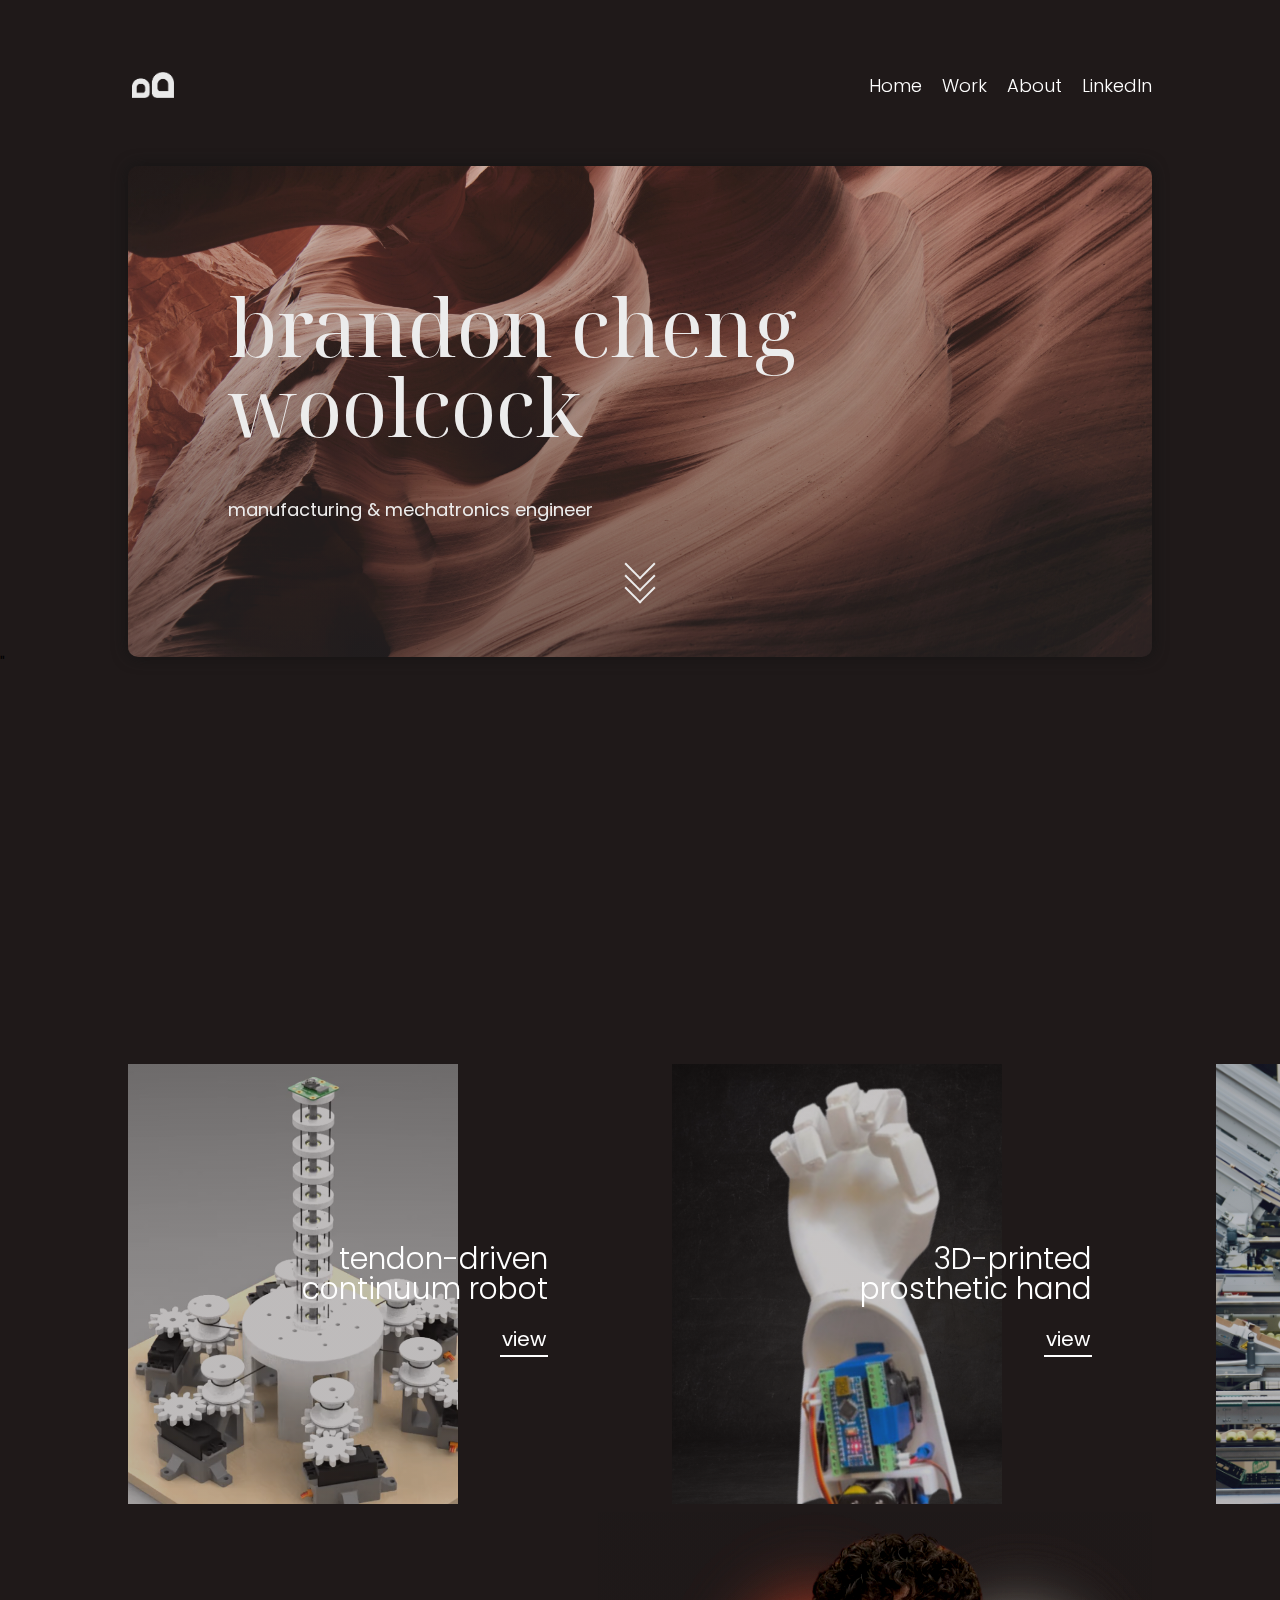
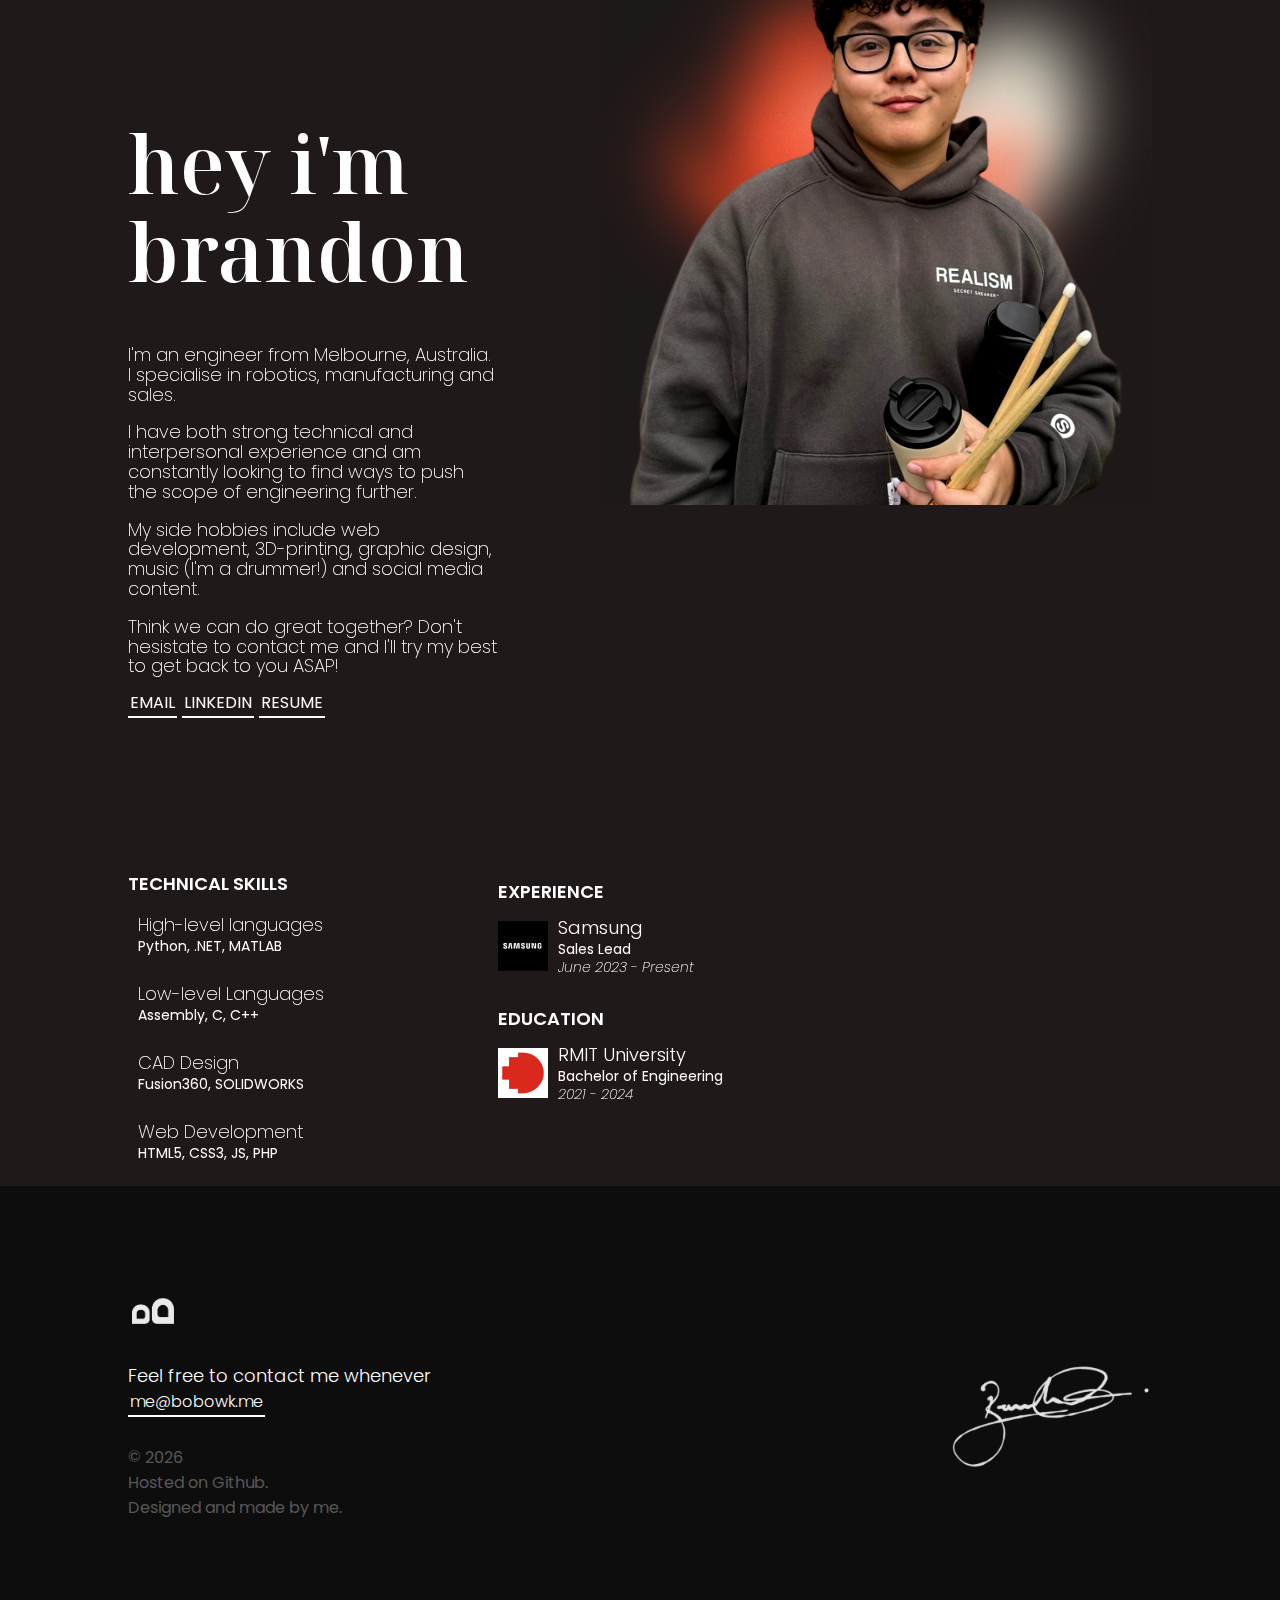
==== index.html @ 8b188c9b "Add files via upload" ====
<!DOCTYPE html>
<html>

<head>
    <title>
        bobowk | Brandon Woolcock
    </title>
    <meta name="viewport" content="width=device-width, initial-scale=1" />
    <link rel="stylesheet" href="https://cdnjs.cloudflare.com/ajax/libs/font-awesome/6.5.1/css/all.min.css"
        integrity="sha512-DTOQO9RWCH3ppGqcWaEA1BIZOC6xxalwEsw9c2QQeAIftl+Vegovlnee1c9QX4TctnWMn13TZye+giMm8e2LwA=="
        crossorigin="anonymous" referrerpolicy="no-referrer" />
    <link rel="stylesheet" type="text/css" href="css/style.css">
</head>

<body>
    <div id="home">
<div class="wrapper smooth-scroll" id="wrapper">
    <nav class="top-navbar poppins-medium ">
        <div class="logo"><img class="logo-img" src="resources/logo.png"><span></span></div>
        <div class="nav-left">
            <div class="nav-items" id="nav-items">
               
                <ul>
                    <li>
                        <a class="nav-item" href="#home">Home</a>
                    </li>
                    <li>
                        <a class="nav-item" href="#work">Work</a>
                    </li>
                    <li>
                        <a class="nav-item" href="#about">About</a>
                    </li>
                    <li>
                        <a class="nav-item" href="https://www.linkedin.com/in/brandon-woolcock" target="_blank">LinkedIn</a>
                    </li>
                    </ul>

            </div>
        </div>

        <a href="javascript:void(0);" class="nav-responsive-toggle" style="z-index:99999" onclick="toggleNav()">
            <i class="fas fa-bars"></i>
          </a>
    </nav>

<script>
    function toggleNav() {
      const navItems = document.getElementById('nav-items');
      const toggleIcon = document.getElementById('toggle-icon');
  
      if (navItems.style.display === 'none' || navItems.style.display === '') {
        navItems.style.display = 'flex';
        toggleIcon.classList.remove('fa-bars');
        toggleIcon.classList.add('fa-times');
      } else {
        navItems.style.display = 'none';
        toggleIcon.classList.remove('fa-times');
        toggleIcon.classList.add('fa-bars');
      }
    }
  </script>
  <div class="navbar-placeholder">
    
  </div>
    <div class="main-container" id="main-container">
        <div class="home" id="home">
            <div class="header rellax">
                <div class="rellax"  data-rellax-speed="2">
                    <p class="title">brandon cheng <br>woolcock</p>
                    <p>manufacturing & mechatronics engineer</p>
                   
                    
                </div>
                <div class="arrow-placeholder rellax"data-rellax-speed="1">
                    <div class="box">
                        <span></span>
                        <span></span>
                        <span></span>
                      </div>
                </div>
            </div>
        </div>
        </div>
        <div id="work" style="position:absolute;"></div>"
        <div class="work" >
            <div class="scrolling-wrapper rellax" data-rellax-speed="2">
                <div class="card start tdcr">
                    <div class="card-content">
                        <h2 class="poppins-light">tendon-driven <br> continuum robot</h2>
                        <a href="javascript:alert('Coming soon... Watch this space!')">view</a>
                    </div>
                </div>
                <div class="card prosthetic">
                    <div class="card-content">
                        <h2 class="poppins-light">3D-printed <br> prosthetic hand</h2>
                        <a href="https://www.linkedin.com/posts/brandon-woolcock_3d-printed-prosthetic-hand-proof-of-concept-activity-7055404508029341696-USkc" target="_blank">view</a>
                    </div>
                </div>
                <div class="card gripper">
                    <div class="card-content">
                        <h2 class="poppins-light">food-capable <br> robotic gripper</h2>
                        <a href="https://www.youtube.com/watch?v=5jEzqvH-kxo" target="_blank">view</a>
                    </div>
                </div>
                <div class="card end ccc">
                    <div class="card-content">
                        <h2 class="poppins-light">connect city <br> church</h2>
                        <a href="https://www.connectcity.church">view</a>
                    </div>
                </div>
              </div>
        </div>
        <div id="about"></div>
        <div class="about rellax" id="about">
            <div class="about-inner">
                <div class="about-info rellax" data-rellax-speed="2">
                    <p class="title">hey i'm <br>brandon</p>
                    <p class="content">I'm an engineer from Melbourne, Australia. I specialise in robotics, manufacturing and sales.</p>
                    <p class="content">I have both strong technical and interpersonal experience and am constantly looking to find ways to push the scope of engineering further.</p>
                    <p class="content">My side hobbies include web development, 3D-printing, graphic design, music (I'm a drummer!) and social media content.</p>
                    <p class="content">Think we can do great together? Don't hesistate to contact me and I'll try my best to get back to you ASAP!</p>
                    <a href="mailto:me@bobowk.me">EMAIL</a>
                    <a href="https://www.linkedin.com/in/brandon-woolcock" target="_blank">LINKEDIN</a>
                    <a href="resources/Brandon Woolcock Resume 2024.pdf" target="_blank">RESUME</a>
                </div>
                <div class="about-image ">
                        <p></p>
                </div>
            </div>
            <div class="skills2-inner">
                <div class="skills-container rellax" data-rellax-speed="2">
                    <p class="skills-title">Technical Skills</p>
                    <div class="skill">
                        <div class="skill-icon">
                            <i class="fa-brands fa-python" style="color:#fff;"></i>
                        </div>
                        <div class="skill-content">
                            <p style="font-weight:200;margin-bottom:0;">High-level languages</p>
                            <p style="font-size:14px;margin-top:5px;">Python, .NET, MATLAB</p>
                        </div>
                    </div>
                    <div class="skill">
                        <div class="skill-icon">
                            <i class="fa-solid fa-terminal" style="color:#fff;"></i>
                        </div>
                        <div class="skill-content">
                            <p style="font-weight:200;margin-bottom:0;">Low-level Languages</p>
                            <p style="font-size:14px;margin-top:5px;">Assembly, C, C++</p>
                        </div>
                    </div>
                    <div class="skill">
                        <div class="skill-icon">
                            <i class="fa-solid fa-pen-ruler"style="color:#fff;"></i>
                        </div>
                        <div class="skill-content">
                            <p style="font-weight:200;margin-bottom:0;">CAD Design</p>
                            <p style="font-size:14px;margin-top:5px;">Fusion360, SOLIDWORKS</p>
                        </div>
                    </div>
                    <div class="skill">
                        <div class="skill-icon">
                            <i class="fa-solid fa-code" style="color:#fff;"></i>
                        </div>
                        <div class="skill-content">
                            <p style="font-weight:200;margin-bottom:0;">Web Development</p>
                            <p style="font-size:14px;margin-top:5px;">HTML5, CSS3, JS, PHP</p>
                        </div>
                    </div>
                </div>
                <div class="education-experience rellax" data-rellax-speed="2">
                    <p class="skills-title" style="margin-bottom:18px;">Experience</p>
                    <div class="job">
                            
                            <div class="skill">
                                <div class="skill-icon">
                                    <img src="resources/samsung.jpeg" class="small-img" style="">
                                </div>
                                <div class="skill-content">
                                    <p style="font-weight:300;margin-bottom:0;margin-top:0;">Samsung</p>
                                </a>
                                    <p style="font-size:14px;margin-top:5px;margin-bottom:4px;">Sales Lead</p>
                                    <p style="font-size:14px;font-weight:200;margin-top:0px;margin-bottom:0;"><i>June 2023 - Present</i></p>
                                </div>
                            </div>

                    <br>
                 

                        </div>

                        <div class="job">
                            <p class="skills-title" style="margin-bottom:18px;">Education</p>
                         
                                <div class="skill">
                                    <div class="skill-icon">
                                       
                                <img src="resources/rmit_uni.jpeg" class="small-img" style="">
                                    </div>
                                    <div class="skill-content">
                                        <p style="font-weight:300;margin-bottom:0;margin-top:0;">RMIT University</p>
                                        <p style="font-size:14px;margin-top:5px;margin-bottom:4px;">Bachelor of Engineering</p>
                                        <p style="font-size:14px;font-weight:200;margin-top:0px;margin-bottom:0;"><i>2021 - 2024</i></p>
                                    </div>
                                </div>
                        <br>
                     
                            </div>
    
                    </div>
                </div>
            </div>
                </div>
            </div>
            
            </div>           
        </div>
        <footer class="">
            <div class="footer-col-1">
                <div class="logo"><img class="logo-img" src="resources/logo.png"><span></span></div>
                <p class="poppins-light" style="color:white;margin-bottom:0;">Feel free to contact me whenever</p>
                <a href="mailto:brwck@yahoo.com" class="poppins-light" style="">me@bobowk.me</a>
                <div class="copyright" class="poppins-light" style="color:rgb(88, 88, 88);margin-top:30px;">
                    &copy;
                    <span id="copyright">
                        <script>document.getElementById('copyright').appendChild(document.createTextNode(new Date().getFullYear()))</script>
                    </span>
                    <br>Hosted on Github.<br>
                    Designed and made by me.
                </div>
            </div>
            <div class="footer-col-2">
                <div class="logo"><img class="sig-img" src="resources/sig.png" style="filter:invert(1);float:right;"><span></span></div>
            </div>
            
        </footer>
    </div>
</div>

<script src="https://ajax.googleapis.com/ajax/libs/jquery/3.7.1/jquery.min.js"></script>
<script src="js/rellax.min.js"></script>
<script src="js/script.js"></script>
<script>
    var rellax = new Rellax('.rellax', {
        center: true
      });
</script>

</body>
</html>
---- css/style.css ----
@import url('https://fonts.googleapis.com/css2?family=Poppins:ital,wght@0,100;0,200;0,300;0,400;0,500;0,600;0,700;0,800;0,900;1,100;1,200;1,300;1,400;1,500;1,600;1,700;1,800;1,900&display=swap');
@import url('https://fonts.googleapis.com/css2?family=Noto+Serif+Display:ital,wght@0,100..900;1,100..900&display=swap');/*font classes*/
.poppins-thin {
    font-family: "Poppins", sans-serif;
    font-weight: 100;
    font-style: normal;
}
  
  .poppins-thin-italic {
    font-family: "Poppins", sans-serif;
    font-weight: 100;
    font-style: italic;
  }
  
  .poppins-extralight {
    font-family: "Poppins", sans-serif;
    font-weight: 200;
    font-style: normal;
  }
  
  .poppins-extralight-italic {
    font-family: "Poppins", sans-serif;
    font-weight: 200;
    font-style: italic;
  }
  
  .poppins-light {
    font-family: "Poppins", sans-serif;
    font-weight: 300;
    font-style: normal;
  }
  
  .poppins-light-italic {
    font-family: "Poppins", sans-serif;
    font-weight: 300;
    font-style: italic;
  }
  
  .poppins-regular {
    font-family: "Poppins", sans-serif;
    font-weight: 400;
    font-style: normal;
  }
  
  .poppins-regular-italic {
    font-family: "Poppins", sans-serif;
    font-weight: 400;
    font-style: italic;
  }
  
  .poppins-medium {
    font-family: "Poppins", sans-serif;
    font-weight: 500;
    font-style: normal;
  }
  
  .poppins-medium-italic {
    font-family: "Poppins", sans-serif;
    font-weight: 500;
    font-style: italic;
  }
  
  .poppins-semibold {
    font-family: "Poppins", sans-serif;
    font-weight: 600;
    font-style: normal;
  }
  
  .poppins-semibold-italic {
    font-family: "Poppins", sans-serif;
    font-weight: 600;
    font-style: italic;
  }
  
  .poppins-bold {
    font-family: "Poppins", sans-serif;
    font-weight: 700;
    font-style: normal;
  }
  
  .poppins-bold-italic {
    font-family: "Poppins", sans-serif;
    font-weight: 700;
    font-style: italic;
  }
  
  .poppins-extrabold {
    font-family: "Poppins", sans-serif;
    font-weight: 800;
    font-style: normal;
  }
  
  .poppins-extrabold-italic {
    font-family: "Poppins", sans-serif;
    font-weight: 800;
    font-style: italic;
  }
  
  .poppins-black {
    font-family: "Poppins", sans-serif;
    font-weight: 900;
    font-style: normal;
  }
  
  .poppins-black-italic {
    font-family: "Poppins", sans-serif;
    font-weight: 900;
    font-style: italic;
  }
  
/*web-page style*/
html, body{
    margin:0;
    font-family: "Poppins", sans-serif;
    font-style: normal;
    background:#1f1919;
    scroll-behavior: smooth;
}

/*NAVBAR*/
nav{
  color: black!important;
  display: flex;
  justify-content: space-between;
  align-items: center;
  box-sizing: border-box;
  padding: 60px 10vw 60px 10vw;
  font-size:18px;
  z-index:9999;
  font-weight:300!important;
  position:fixed;
  width:100vw;
}
.navbar-placeholder{

  padding: 60px 10vw 100px 10vw;
}
nav img, span{
    vertical-align:middle;
    display:inline; 
}
nav span{
    margin-left:10px;
}
.logo{
  display:inline-block;
}
.logo-img{
    height:50px;
    filter: invert(1);
}
ul {
  display: flex;
  list-style: none;
  padding: 0;
  margin: 0;
}

.nav-items>ul>li {
  margin-left: 20px;
}
.nav-items{
  text-align: right;
  display:block;
}
ul li a {
  color: white;
  text-decoration: none;
  transition: color 0.3s;
}

ul li a:hover {
  color: #7F7B82;
}
.nav-responsive-toggle{
  display:none;
}
p{
  font-size:18px;
}

/*HOME*/
.home{
  width:100%;
}
.arrow-placeholder{
  display: flex;
	flex-direction: column;
	align-items: center;
	justify-content: center;
  width:100%;
}
.box span {
	width: 20px;
	height: 20px;
  display: block;
	border-right: 2px solid #fff;
	border-bottom: 2px solid #fff;
	transform: rotate(45deg);
	margin: -10px;
	animation: animate 2s infinite;
  z-index:999;
}

.box span:nth-child(2) {
	animation-delay: -0.2s;
}

.box span:nth-child(3) {
	animation-delay: -0.4s;
}

@keyframes animate {
	0% {
		opacity: 0;
	}
	50% {
		opacity: 1;
		transform: rotate(45deg) translate(10px, 10px);
	}
	100% {
		opacity: 0;
	}
}
.header .title{
  font-size:5em;
  margin-top:50px!important;
  margin-bottom:50px;
  font-family: "Noto Serif Display", serif;
  font-optical-sizing: auto;
  font-weight:normal;
  line-height:1;
  min-height:0px;
}
.header{
  text-align:left;
  font-style: normal;
  display:flex;
  flex-direction:column;
  justify-content: center;
  align-items:flex-start;
  text-align:left;
  color:white;
  margin-left:10vw;
  margin-right:10vw;
  padding:80px 100px 80px 100px;
  background:linear-gradient(0deg, #15151885, #2121252c), url('../resources/splash-img.jpg');
  filter:contrast(0.85);
  background-size:cover;
  background-repeat:no-repeat;
  background-position:center;
  box-shadow:0px 0px 15px rgb(0, 0, 0, 0.9);
  border-radius:10px;
}

.scrolling-wrapper {
  overflow-x: scroll;
  overflow-y: hidden;
  white-space: nowrap;
}

.scrolling-wrapper-flexbox {
  display: flex;
  flex-wrap: nowrap;
  overflow-x: auto;
  
  .card {
    flex: 0 0 auto;
    margin-left: 3px;
  }
}

/*CARD*/ 
.card {
  width: 400px;
  height: 400px;
  display: inline-flex;
  flex-direction: column;
  justify-content: center;
  align-items: center;
  font-size:20px;
  color:white;
  padding:20px;
  margin-left:100px;
}
.card-content{
  align-self: end;
  text-align:right;
  line-height:1;
}
.card-content a{
  color:white!important;
  text-decoration:none;
  padding:2px;
  border-bottom:2px solid white;
}
.card-content a:hover {
  color: #7F7B82!important;

  border-bottom:2px solid #7F7B82;
  transition: all 0.3s;
}
.end{
  margin-right:10vw;
}
.start{
  margin-left:10vw;
}
.work{
  margin-top:200px;
  padding:80px 0 80px 0;
}
.scrolling-wrapper, .scrolling-wrapper-flexbox {
  margin-bottom: 20px;
  width: 100%;
  -webkit-overflow-scrolling: touch;
  &::-webkit-scrollbar {
    display: none;
  }
}
/*card background*/
.tdcr{
  background: linear-gradient(90deg, #362c2c47 75%, #1f1919 25%),url('../resources/tdcr.png')!important;
  background-size:cover!important;
  background-repeat:no-repeat!important;
}
.prosthetic{
  background: linear-gradient(90deg, #362c2c47 75%, #1f1919 25%),url('../resources/prosthetic.png')!important;
  background-size:cover!important;
  background-repeat:no-repeat!important;
}
.gripper{
  background: linear-gradient(90deg, #362c2c47 75%, #1f1919 25%),url('../resources/gripper.png')!important;
  background-size:cover!important;
  background-position:bottom!important;
  background-repeat:no-repeat!important;
}
.ccc{
  background: linear-gradient(90deg, #362c2c47 75%, #1f1919 25%),url('../resources/ccc-web.jpg')!important;
  background-size:cover!important;
  background-repeat:no-repeat!important;
}

/*about*/
.about{
  padding: 0px 10vw 60px 10vw;
  margin-top:200px;
  color:white;
  line-height:1;

}
.about-inner{
  display:flex;
  flex-direction:row;
}
.about .title{
  font-family: "Noto Serif Display", serif;
  font-optical-sizing: auto;
  font-weight:600!important;
  font-size:5em;
  margin-block-start: 0px!important;
  margin-block-end: 50px!important;
}
.about-info{
  width:40vw;
  margin-right:100px;
  font-weight:200;
  line-height:1.1;
}
.about-image{
  width:60vw;
  background: linear-gradient(90deg, #362c2c0a 100%, #1f1919 0%),url('../resources/brandon.png')!important;
  background-size:cover!important;
  background-position:top center!important;
  background-repeat:no-repeat!important;
  filter:contrast(1.2);
}
.skills-container{
  width:500px;
  margin-right:50px;
}
.skills-title{
  font-weight:600;
  
  text-transform:uppercase;
  display:block;
  margin-bottom:5px;
}
.skill{
  display:flex;
  align-items:center;
  }
  .skill-icon{
      float:left;
      font-size:20px;
      margin-right:10px;
  }
  .skill-content{
      display:inline-block;
      width:100%;
  }
  .bar {
    height: .2rem;
    background-color: #e4e9ef;
    border-radius: 5px;
    position: relative;
    margin-bottom:5px;
  }
   .progress {
    position: absolute;
    top: 0;
    left: 0;
    bottom: 0;
    background-color: #f89766;
    border-radius: 5px;
    box-shadow: 1px 2px 2px #6dd59455;
  }
  .about a{
    font-weight:400;
    color:white!important;
    text-decoration:none;
    padding:2px;
    border-bottom:2px solid white;
  }
  .about a:hover{
    color: #7F7B82!important;

    border-bottom:2px solid #7F7B82;
    transition: all 0.3s;
  }
.skills2-inner{
  display:flex;
  flex-direction:row;
  margin-top:20px;
}
.job {
  width: auto;
  margin-bottom:20px;
}
.details {
  width: 100%;
}
.small-img {
  width: 50px;
  float: left;
}
.education-experience{
  width:100%;
  align-self:flex-start;
}
.education-experience a{
  text-decoration:none!important;
  border-bottom:none;
}
.education-experience a:hover{
  text-decoration:none!important;
  border-bottom:none;
}
footer{
  padding: 100px 10vw 100px 10vw;
  background:rgb(14, 13, 13);
  margin-top:100px;

  display:flex;
  flex-direction:row;
}
footer a{
  font-weight:400;
  color:white!important;
  text-decoration:none;
  padding:2px;
  border-bottom:2px solid white;
}

footer a:hover{
  color: #7F7B82!important;

  border-bottom:2px solid #7F7B82;
  transition: all 0.3s;
}
.footer-col-1{
  width:100%;
}

.footer-col-2{
  width: 100%;
  display: flex;
  align-self: flex-end;
  justify-content: end;
}

.footer-col-2 img{
  width:200px;
}























/*RESPONSIVENESS*/
@media screen and (max-width: 850px) {
.card {
  width: 380px;
  height: 380px;
  display: inline-flex;
  flex-direction: column;
  justify-content: center;
  align-items: center;
  font-size:18px;
  color:white;
  padding:20px;
  margin-left:50px;
}
.logo{z-index:99999;}
.work{
  margin-top:300px;
  padding:80px 0 80px 0;
}
.card-content{
  align-self: end;
  text-align:right;
}
.end{
  margin-right:20px;
}
.start{
  margin-left:20px;
}
.nav-items{
  background: black;
    left: 0;
    text-align: left;
    top: 0;
    position: fixed;

  display: flex;

    z-index: 999;
    margin: 0;
    padding: 0;
    height: 100vh;
    visibility:hidden;
    align-items: center;
    justify-content: left;
    width: 100vw;
      transition: opacity 0.3s ease, visibility 0.3s ease; /* fade transition */
      opacity:0;
    font-size: 30px;
}
.nav-items.active {
  transition: opacity 0.3s ease, visibility 0.3s ease; /* fade transition */
  visibility:visible;
  opacity: 1;
}
li{
  margin:0!important;
width:100vw;
  border-bottom:1px solid white;
  padding: 30px;
}
ul{
  padding: 0px;
  display: block!important;
  list-style: none;
  text-align: left;
}
.nav-responsive-toggle{
  display:inline-block;
  font-size:25px;
  margin:0;
  color:white;
  float:right;
}
nav{
  padding: 30px 20px 30px 20px !important;
  font-size:16px;
}

.header .title{
  font-size:4rem;
  font-family: "Noto Serif Display", serif;
  font-optical-sizing: auto;
  font-weight:normal;
  line-height:1;
  margin-bottom:0px;
}
.header{
  text-align:left;
  font-style: normal;
  display:flex;
  flex-direction:column;
  justify-content: center;
  color:white;
  margin-left:20px;
  margin-right:20px;
  padding:0 20px 0px 20px;
  min-height:75vh;
  background:linear-gradient(0deg, #15151885, #2121252c), url('../resources/splash-img.jpg');
  filter:contrast(0.85);
  background-size:cover;
  background-repeat:no-repeat;
  background-position:center;
  box-shadow:0px 0px 15px rgb(0, 0, 0, 0.9);
  border-radius:10px;
}

/*about*/
.about{
  padding: 0px 20px 60px 20px;
  margin-top:200px;
  color:white;
  line-height:1;

}
.about-inner{
  display: flex;
  flex-direction: column;
  overflow:hidden;
}
.about .title{
  font-family: "Noto Serif Display", serif;
  text-align:left!important;
  font-optical-sizing: auto;
  font-weight:600!important;
  font-size:4em;
  margin-block-start: 0px!important;
  margin-block-end: 50px!important;
}
.about-info{
  text-align:left;
  width:100vw;
  margin-right:0;
  font-weight:200;
  line-height:1.1;
}
.about-image{
  width: 100%;
  min-height: 50vh;
  overflow: hidden;
}
.skill{
  display:flex;
  align-items:center;
  }
  .skill-icon{
      float:left;
      font-size:20px;
      margin-right:10px;  
  }
  .skill-content{
      display:inline-block;
      width:100vw;
      margin-right:20px;
  }
  .bar {
    height: .3rem;
    background-color: #e4e9ef;
    border-radius: 5px;
    position: relative;
    margin-bottom:10px;
  }
   .progress {
    position: absolute;
    top: 0;
    left: 0;
    bottom: 0;
    background-color: #f89766;
    border-radius: 5px;
    box-shadow: 1px 2px 2px #6dd59455;
  }
  .skills-container{
    margin-top:0px;
  }
  .skills2-inner{
    display:flex;
    flex-grow: 1;
    flex-basis: 0;
    flex-direction:column;
    margin-top:0px;
    
  }
  .education-experience{
    width:100%;
    word-wrap:wrap;
    margin-right:0;
  }
  .skills-container{
    width:100%;
    margin-right:0;
  }
  .job {
    width: 100%;
    margin-bottom:50px;
  }
  footer{
    display:flex;
    flex-direction:column;
  }
  .footer-col-2{
    width: 100%;
    display: flex;
    align-self: flex-start;
    justify-content: start;
  }
  
}
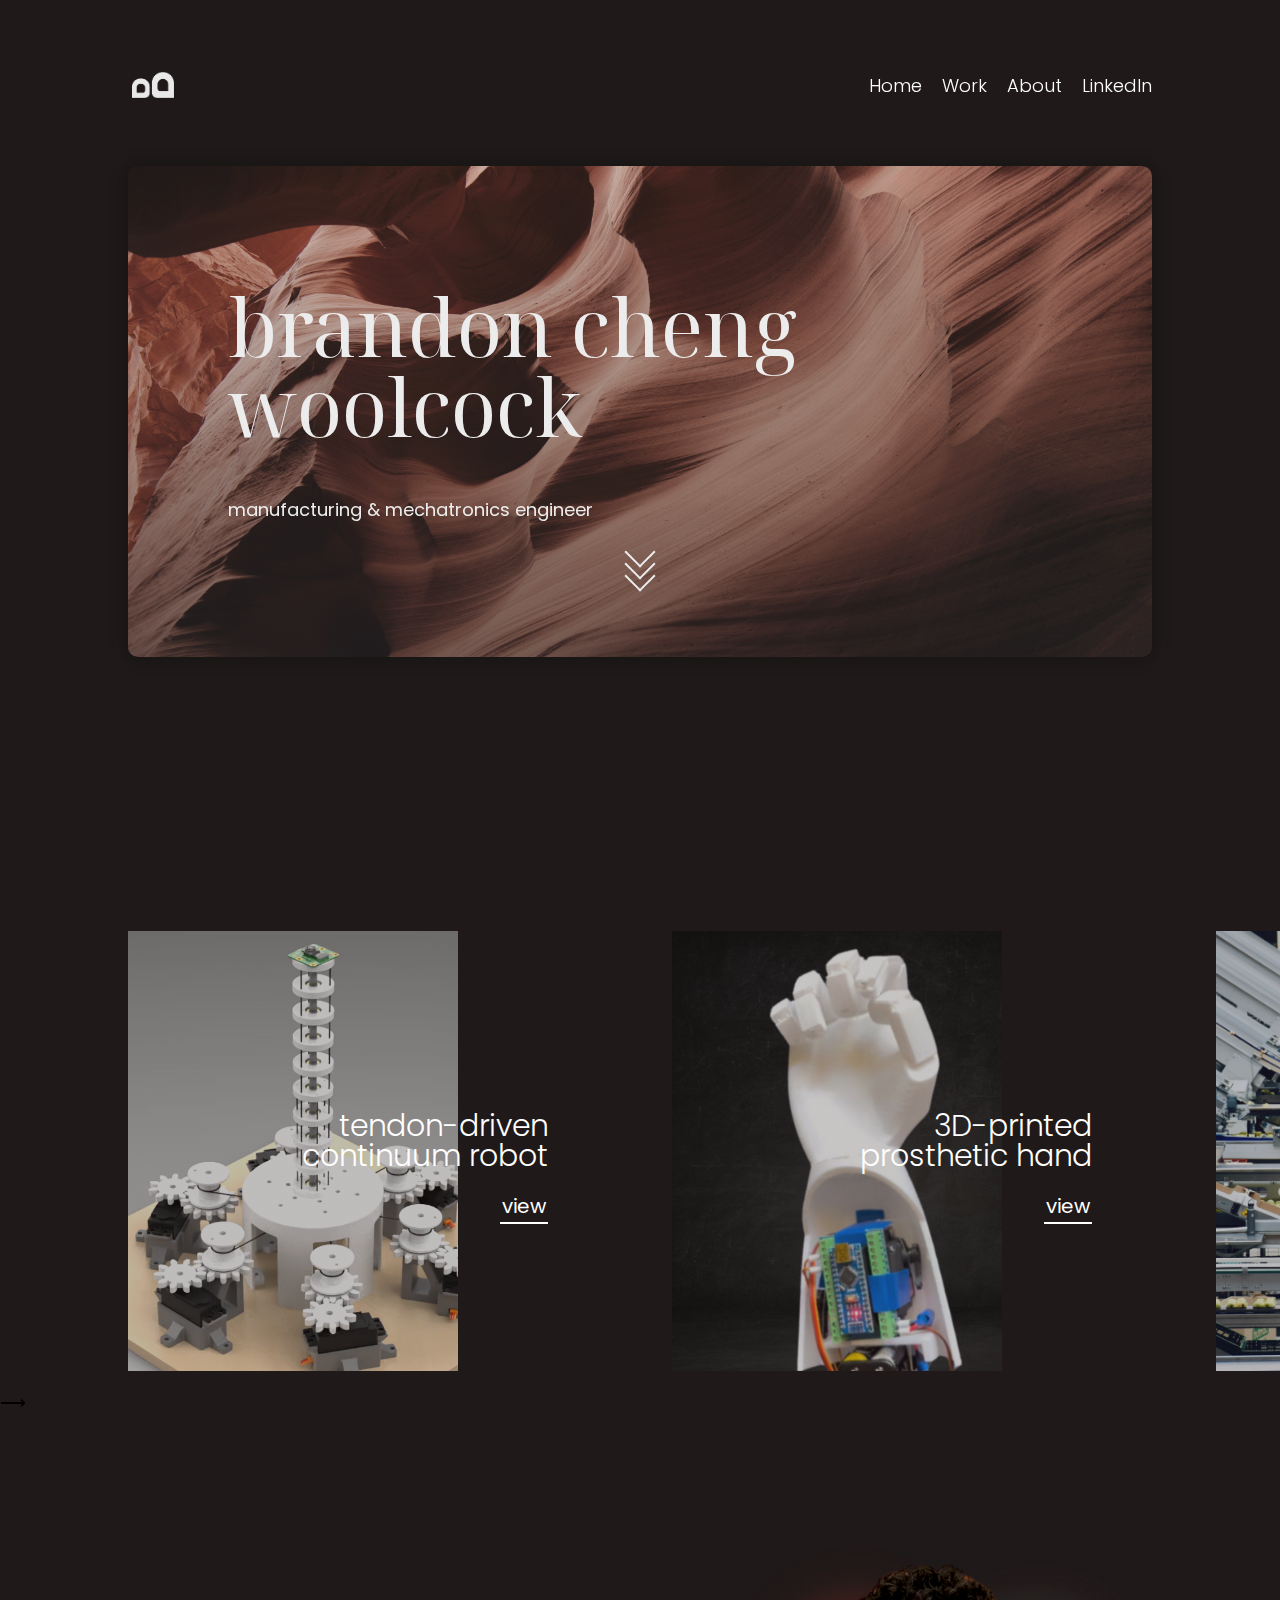
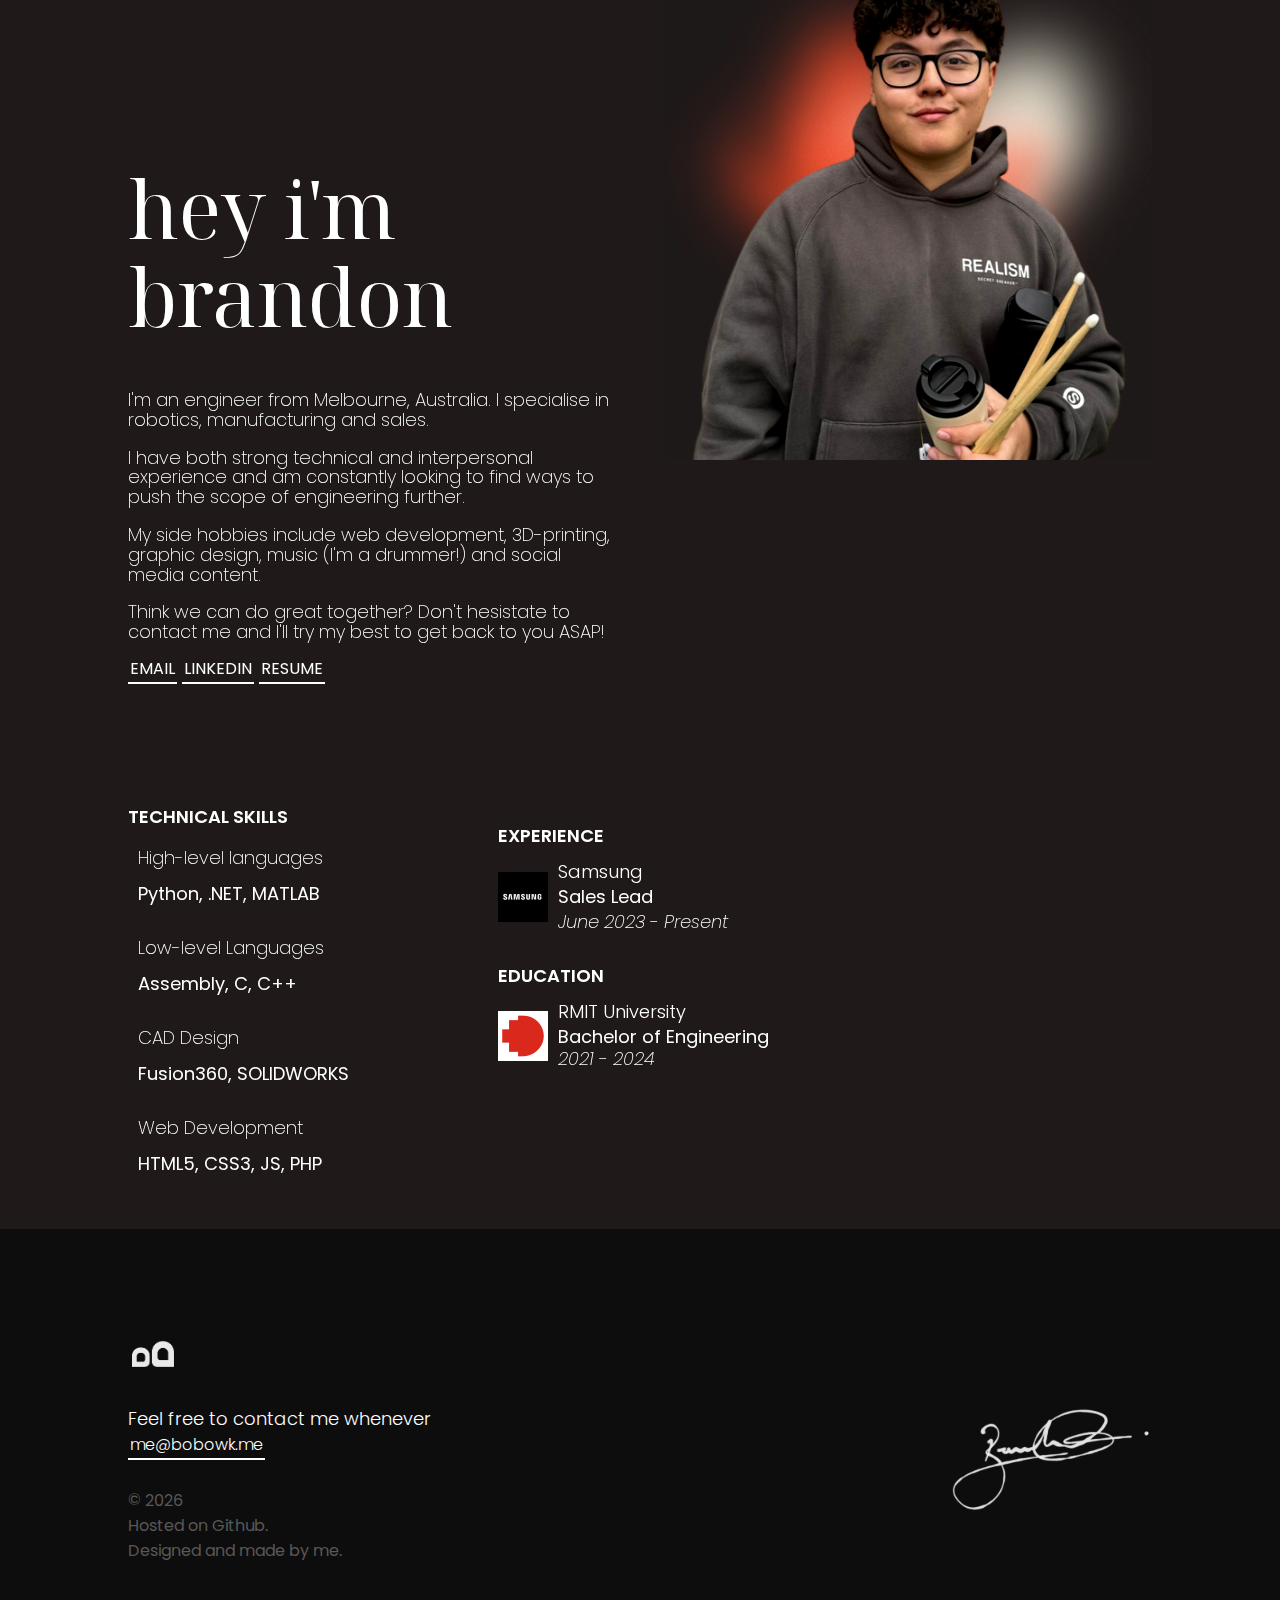
==== commit d1be0568: "Add files via upload" ====
--- a/index.html
+++ b/index.html
@@ -71,7 +71,7 @@
                    
                     
                 </div>
-                <div class="arrow-placeholder rellax"data-rellax-speed="1">
+                <div class="arrow-placeholder ">
                     <div class="box">
                         <span></span>
                         <span></span>
@@ -79,35 +79,39 @@
                       </div>
                 </div>
             </div>
-        </div>
-        </div>
-        <div id="work" style="position:absolute;"></div>"
-        <div class="work" >
-            <div class="scrolling-wrapper rellax" data-rellax-speed="2">
-                <div class="card start tdcr">
-                    <div class="card-content">
-                        <h2 class="poppins-light">tendon-driven <br> continuum robot</h2>
-                        <a href="javascript:alert('Coming soon... Watch this space!')">view</a>
+            
+        </div>
+        </div>
+        <div id="work" style="position:absolute;"></div>
+        <div class="work noselect " >
+            <div class="scrolling-wrapper noselect ">
+                <div class="card start noselect tdcr">
+                    <div class="card-content">
+                        <h2 class="noselect poppins-light">tendon-driven <br> continuum robot</h2>
+                        <a href="noselect javascript:alert('Coming soon... Watch this space!')">view</a>
                     </div>
                 </div>
                 <div class="card prosthetic">
                     <div class="card-content">
-                        <h2 class="poppins-light">3D-printed <br> prosthetic hand</h2>
-                        <a href="https://www.linkedin.com/posts/brandon-woolcock_3d-printed-prosthetic-hand-proof-of-concept-activity-7055404508029341696-USkc" target="_blank">view</a>
+                        <h2 class="noselect poppins-light">3D-printed <br> prosthetic hand</h2>
+                        <a href="noselect https://www.linkedin.com/posts/brandon-woolcock_3d-printed-prosthetic-hand-proof-of-concept-activity-7055404508029341696-USkc" target="_blank">view</a>
                     </div>
                 </div>
                 <div class="card gripper">
                     <div class="card-content">
-                        <h2 class="poppins-light">food-capable <br> robotic gripper</h2>
-                        <a href="https://www.youtube.com/watch?v=5jEzqvH-kxo" target="_blank">view</a>
+                        <h2 class="noselect poppins-light">food-capable <br> robotic gripper</h2>
+                        <a href="noselect https://www.youtube.com/watch?v=5jEzqvH-kxo" target="_blank">view</a>
                     </div>
                 </div>
                 <div class="card end ccc">
                     <div class="card-content">
-                        <h2 class="poppins-light">connect city <br> church</h2>
-                        <a href="https://www.connectcity.church">view</a>
-                    </div>
-                </div>
+                        <h2 class="noselect poppins-light">connect city <br> church</h2>
+                        <a href="noselect https://www.connectcity.church">view</a>
+                    </div>
+                </div>
+                
+              <p class="card-arrow ">&#10230;</p>
+             
               </div>
         </div>
         <div id="about"></div>
@@ -136,7 +140,7 @@
                         </div>
                         <div class="skill-content">
                             <p style="font-weight:200;margin-bottom:0;">High-level languages</p>
-                            <p style="font-size:14px;margin-top:5px;">Python, .NET, MATLAB</p>
+                            <p class="skill-span">Python, .NET, MATLAB</p>
                         </div>
                     </div>
                     <div class="skill">
@@ -145,7 +149,7 @@
                         </div>
                         <div class="skill-content">
                             <p style="font-weight:200;margin-bottom:0;">Low-level Languages</p>
-                            <p style="font-size:14px;margin-top:5px;">Assembly, C, C++</p>
+                            <p class="skill-span">Assembly, C, C++</p>
                         </div>
                     </div>
                     <div class="skill">
@@ -154,7 +158,7 @@
                         </div>
                         <div class="skill-content">
                             <p style="font-weight:200;margin-bottom:0;">CAD Design</p>
-                            <p style="font-size:14px;margin-top:5px;">Fusion360, SOLIDWORKS</p>
+                            <p class="skill-span">Fusion360, SOLIDWORKS</p>
                         </div>
                     </div>
                     <div class="skill">
@@ -163,7 +167,7 @@
                         </div>
                         <div class="skill-content">
                             <p style="font-weight:200;margin-bottom:0;">Web Development</p>
-                            <p style="font-size:14px;margin-top:5px;">HTML5, CSS3, JS, PHP</p>
+                            <p class="skill-span">HTML5, CSS3, JS, PHP</p>
                         </div>
                     </div>
                 </div>
@@ -178,8 +182,8 @@
                                 <div class="skill-content">
                                     <p style="font-weight:300;margin-bottom:0;margin-top:0;">Samsung</p>
                                 </a>
-                                    <p style="font-size:14px;margin-top:5px;margin-bottom:4px;">Sales Lead</p>
-                                    <p style="font-size:14px;font-weight:200;margin-top:0px;margin-bottom:0;"><i>June 2023 - Present</i></p>
+                                    <p class="skill-small" style="margin-top:.8vh;margin-bottom:.8vh;">Sales Lead</p>
+                                    <p class="skill-small" style="font-weight:200;margin-top:0px;margin-bottom:0;"><i>June 2023 - Present</i></p>
                                 </div>
                             </div>
 
@@ -198,8 +202,8 @@
                                     </div>
                                     <div class="skill-content">
                                         <p style="font-weight:300;margin-bottom:0;margin-top:0;">RMIT University</p>
-                                        <p style="font-size:14px;margin-top:5px;margin-bottom:4px;">Bachelor of Engineering</p>
-                                        <p style="font-size:14px;font-weight:200;margin-top:0px;margin-bottom:0;"><i>2021 - 2024</i></p>
+                                        <p class="skill-small" style="margin-top:.8vh;margin-bottom:4px;">Bachelor of Engineering</p>
+                                        <p class="skill-small" style="font-weight:200;margin-top:0px;margin-bottom:0;"><i>2021 - 2024</i></p>
                                     </div>
                                 </div>
                         <br>
--- a/css/style.css
+++ b/css/style.css
@@ -148,6 +148,7 @@
 .logo-img{
     height:50px;
     filter: invert(1);
+    
 }
 ul {
   display: flex;
@@ -340,7 +341,9 @@
   background-size:cover!important;
   background-repeat:no-repeat!important;
 }
-
+#work{
+  margin-top:150px;
+}
 /*about*/
 .about{
   padding: 0px 10vw 60px 10vw;
@@ -355,20 +358,21 @@
 }
 .about .title{
   font-family: "Noto Serif Display", serif;
+  text-align:left!important;
   font-optical-sizing: auto;
-  font-weight:600!important;
+  font-weight:normal!important;
   font-size:5em;
   margin-block-start: 0px!important;
   margin-block-end: 50px!important;
 }
 .about-info{
-  width:40vw;
-  margin-right:100px;
+  width:100%;
+  margin-right:50px;
   font-weight:200;
   line-height:1.1;
 }
 .about-image{
-  width:60vw;
+  width:100%;
   background: linear-gradient(90deg, #362c2c0a 100%, #1f1919 0%),url('../resources/brandon.png')!important;
   background-size:cover!important;
   background-position:top center!important;
@@ -534,6 +538,9 @@
   margin-top:300px;
   padding:80px 0 80px 0;
 }
+#work{
+  margin-top:150px;
+}
 .card-content{
   align-self: end;
   text-align:right;
@@ -561,7 +568,6 @@
     align-items: center;
     justify-content: left;
     width: 100vw;
-      transition: opacity 0.3s ease, visibility 0.3s ease; /* fade transition */
       opacity:0;
     font-size: 30px;
 }
@@ -639,7 +645,7 @@
   font-family: "Noto Serif Display", serif;
   text-align:left!important;
   font-optical-sizing: auto;
-  font-weight:600!important;
+  font-weight:normal!important;
   font-size:4em;
   margin-block-start: 0px!important;
   margin-block-end: 50px!important;
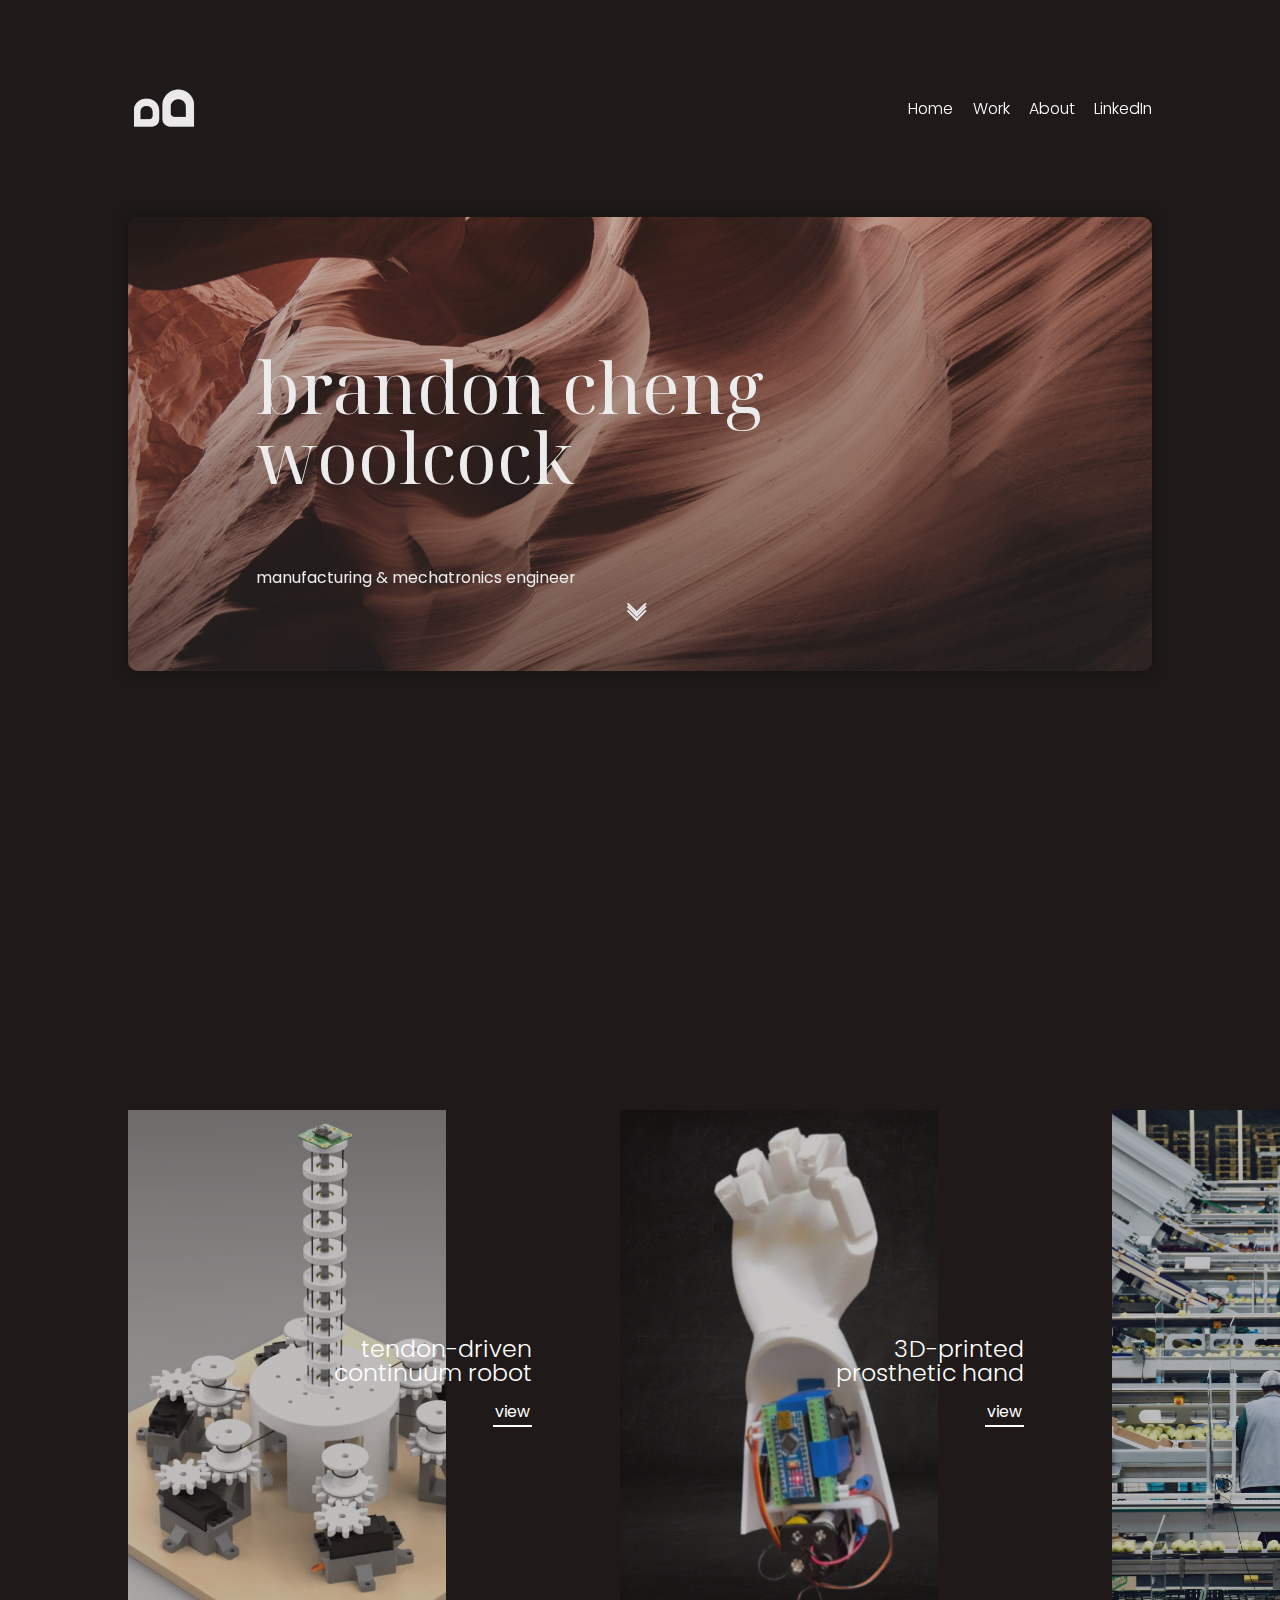
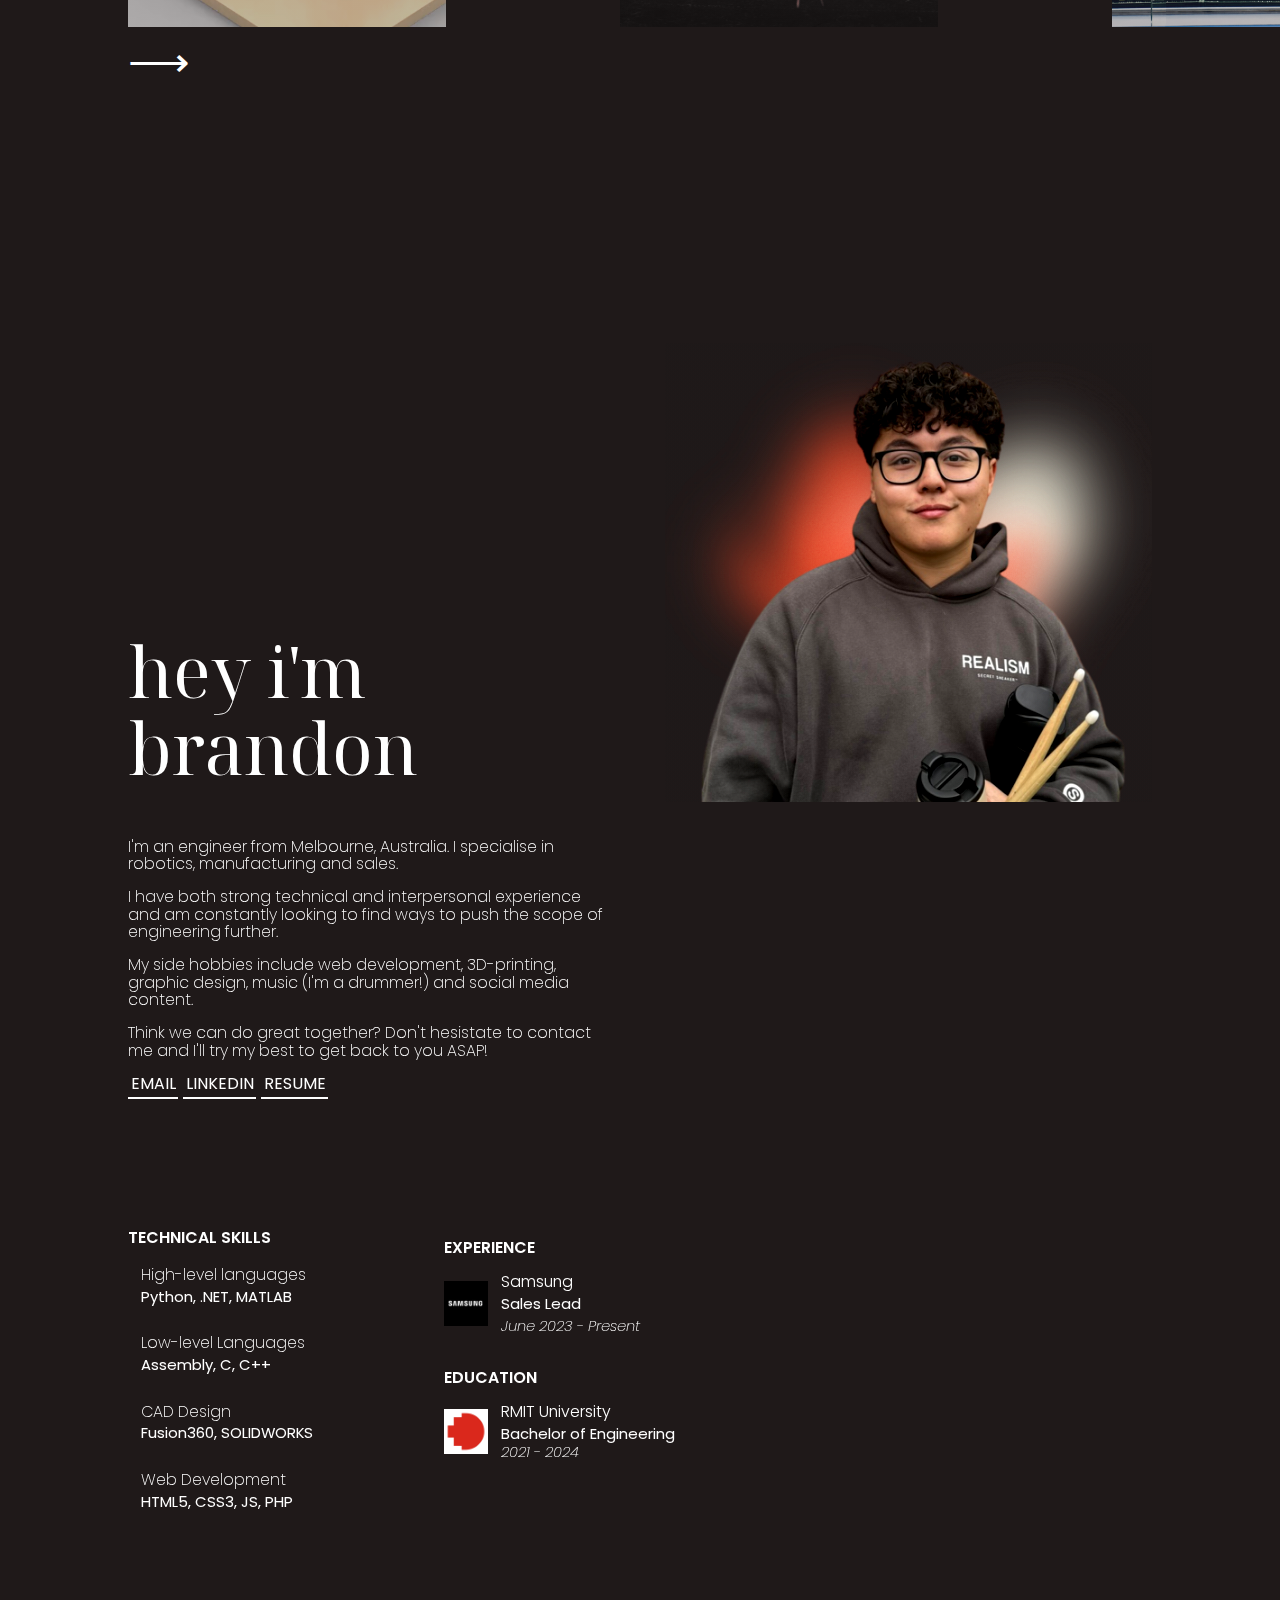
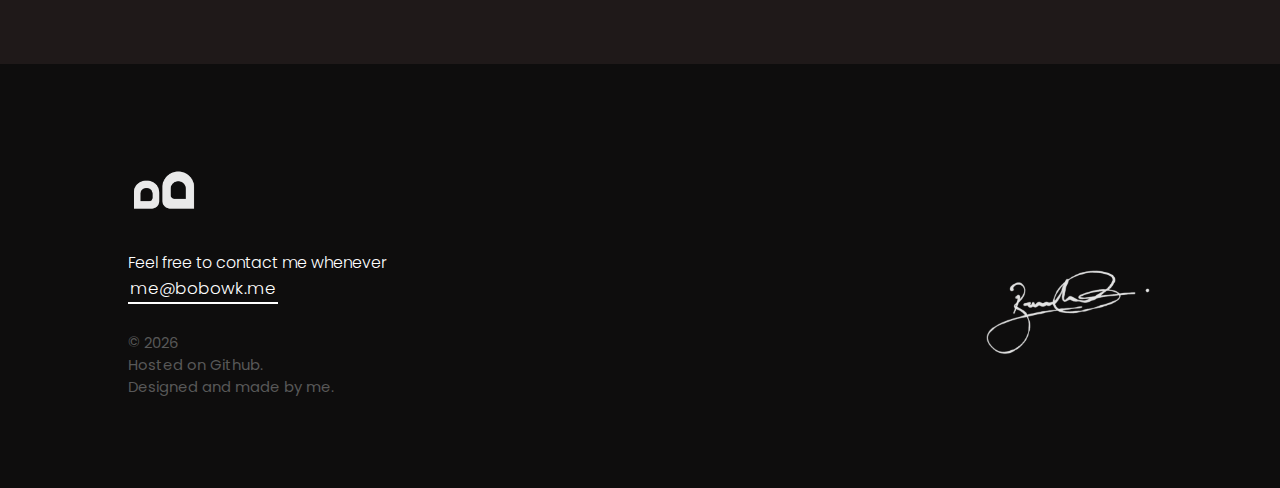
==== commit d031e843: "Add files via upload" ====
--- a/index.html
+++ b/index.html
@@ -125,7 +125,7 @@
                     <p class="content">Think we can do great together? Don't hesistate to contact me and I'll try my best to get back to you ASAP!</p>
                     <a href="mailto:me@bobowk.me">EMAIL</a>
                     <a href="https://www.linkedin.com/in/brandon-woolcock" target="_blank">LINKEDIN</a>
-                    <a href="resources/Brandon Woolcock Resume 2024.pdf" target="_blank">RESUME</a>
+                    <a href="resources/Brandon+Cheng+Woolcock.pdf" target="_blank">RESUME</a>
                 </div>
                 <div class="about-image ">
                         <p></p>
--- a/css/style.css
+++ b/css/style.css
@@ -107,7 +107,28 @@
     font-weight: 900;
     font-style: italic;
   }
-  
+  /* Smooth scroll stuff */
+html {
+  overflow-x: hidden;
+  overflow-y: scroll;
+}    
+
+.js-cont {
+  position: relative;
+  width: 100%;
+  height: 100%;
+}
+
+.js-scroll {
+  position: fixed;
+  z-index: 10;
+  top: 0;
+  left: 0;
+  overflow: hidden;
+  width: 100%;
+  will-change: transform;
+}
+
 /*web-page style*/
 html, body{
     margin:0;
@@ -124,8 +145,8 @@
   justify-content: space-between;
   align-items: center;
   box-sizing: border-box;
-  padding: 60px 10vw 60px 10vw;
-  font-size:18px;
+  padding: 8vh 10vw 8vh 10vw;
+  font-size:calc(3px + 1vw);
   z-index:9999;
   font-weight:300!important;
   position:fixed;
@@ -133,7 +154,7 @@
 }
 .navbar-placeholder{
 
-  padding: 60px 10vw 100px 10vw;
+  padding: 8vh 10vw 16vh 10vw;
 }
 nav img, span{
     vertical-align:middle;
@@ -146,7 +167,7 @@
   display:inline-block;
 }
 .logo-img{
-    height:50px;
+    height:8vh;
     filter: invert(1);
     
 }
@@ -158,7 +179,7 @@
 }
 
 .nav-items>ul>li {
-  margin-left: 20px;
+  margin-left: 1.5vw;
 }
 .nav-items{
   text-align: right;
@@ -177,7 +198,8 @@
   display:none;
 }
 p{
-  font-size:18px;
+
+  font-size:calc(3px + 1vw);
 }
 
 /*HOME*/
@@ -192,8 +214,8 @@
   width:100%;
 }
 .box span {
-	width: 20px;
-	height: 20px;
+	width: .9vw;
+	height: .9vw;
   display: block;
 	border-right: 2px solid #fff;
 	border-bottom: 2px solid #fff;
@@ -224,9 +246,9 @@
 	}
 }
 .header .title{
-  font-size:5em;
-  margin-top:50px!important;
-  margin-bottom:50px;
+  font-size:5.5vw;
+  margin-top:8vh!important;
+  margin-bottom:8vh;
   font-family: "Noto Serif Display", serif;
   font-optical-sizing: auto;
   font-weight:normal;
@@ -244,7 +266,7 @@
   color:white;
   margin-left:10vw;
   margin-right:10vw;
-  padding:80px 100px 80px 100px;
+  padding:5vw 10vw 5vw 10vw;
   background:linear-gradient(0deg, #15151885, #2121252c), url('../resources/splash-img.jpg');
   filter:contrast(0.85);
   background-size:cover;
@@ -273,16 +295,19 @@
 
 /*CARD*/ 
 .card {
-  width: 400px;
-  height: 400px;
+  width: 30vw;
+  height: 53vh;
   display: inline-flex;
   flex-direction: column;
   justify-content: center;
   align-items: center;
-  font-size:20px;
+  font-size:calc(3px + 1vw);
   color:white;
   padding:20px;
-  margin-left:100px;
+  margin-left:5vw;
+}
+.card-arrow{
+  margin-left:10vw;margin-top:10px;color:white;font-size:calc(30px + 1vw);font-family:Arial, Helvetica, sans-serif;
 }
 .card-content{
   align-self: end;
@@ -308,11 +333,21 @@
   margin-left:10vw;
 }
 .work{
-  margin-top:200px;
+    margin-top:40vh;
   padding:80px 0 80px 0;
+}
+.noselect {
+  -webkit-touch-callout: none; /* iOS Safari */
+    -webkit-user-select: none; /* Safari */
+     -khtml-user-select: none; /* Konqueror HTML */
+       -moz-user-select: none; /* Old versions of Firefox */
+        -ms-user-select: none; /* Internet Explorer/Edge */
+            user-select: none; /* Non-prefixed version, currently
+                                  supported by Chrome, Edge, Opera and Firefox */
 }
 .scrolling-wrapper, .scrolling-wrapper-flexbox {
   margin-bottom: 20px;
+  cursor:pointer;
   width: 100%;
   -webkit-overflow-scrolling: touch;
   &::-webkit-scrollbar {
@@ -347,7 +382,7 @@
 /*about*/
 .about{
   padding: 0px 10vw 60px 10vw;
-  margin-top:200px;
+  margin-top:40vh;
   color:white;
   line-height:1;
 
@@ -361,7 +396,7 @@
   text-align:left!important;
   font-optical-sizing: auto;
   font-weight:normal!important;
-  font-size:5em;
+  font-size:5.5vw;
   margin-block-start: 0px!important;
   margin-block-end: 50px!important;
 }
@@ -380,7 +415,7 @@
   filter:contrast(1.2);
 }
 .skills-container{
-  width:500px;
+  width:30vw;
   margin-right:50px;
 }
 .skills-title{
@@ -396,8 +431,10 @@
   }
   .skill-icon{
       float:left;
-      font-size:20px;
-      margin-right:10px;
+
+      font-size:calc(3px + 1vw);
+
+      margin-right:1vw;
   }
   .skill-content{
       display:inline-block;
@@ -421,9 +458,11 @@
   }
   .about a{
     font-weight:400;
+
+  font-size:calc(3px + 1vw);
     color:white!important;
     text-decoration:none;
-    padding:2px;
+    padding:.2vw;
     border-bottom:2px solid white;
   }
   .about a:hover{
@@ -445,7 +484,7 @@
   width: 100%;
 }
 .small-img {
-  width: 50px;
+  width: 3.5vw;
   float: left;
 }
 .education-experience{
@@ -461,9 +500,9 @@
   border-bottom:none;
 }
 footer{
-  padding: 100px 10vw 100px 10vw;
+  padding: 10vh 10vw 10vh 10vw;
   background:rgb(14, 13, 13);
-  margin-top:100px;
+  margin-top:25vh;
 
   display:flex;
   flex-direction:row;
@@ -485,7 +524,6 @@
 .footer-col-1{
   width:100%;
 }
-
 .footer-col-2{
   width: 100%;
   display: flex;
@@ -494,13 +532,21 @@
 }
 
 .footer-col-2 img{
-  width:200px;
-}
-
-
-
-
-
+  width:13vw;
+}
+footer a{
+  font-size:calc(4px + 1vw)!important;
+}
+.copyright{
+  font-size:calc(2px + 1vw);
+}
+
+.skill-span{
+  font-size:calc(2px + 1vw);margin-top:.8vh;
+}
+.skill-small{
+ font-size:calc(2px + 1vw);margin-top:.8vh;margin-bottom:.8vh;
+}
 
 
 
@@ -521,6 +567,24 @@
 
 /*RESPONSIVENESS*/
 @media screen and (max-width: 850px) {
+  footer a{
+    font-size:18px!important;
+  }
+  .about a{
+    font-size:18px!important;;
+  }
+  .skill-small{
+    font-size:18px;margin-top:.8vh;margin-bottom:.8vh;
+   }
+   footer a{
+    font-size:18px!important;
+  }
+  .copyright{
+    font-size:18px;
+  }
+  .footer-col-2 img{
+    width:200px;
+  }
 .card {
   width: 380px;
   height: 380px;
@@ -551,6 +615,10 @@
 .start{
   margin-left:20px;
 }
+.skill-span{
+  font-size:18px;margin-top:.8vh;
+}
+
 .nav-items{
   background: black;
     left: 0;
@@ -597,7 +665,7 @@
 }
 nav{
   padding: 30px 20px 30px 20px !important;
-  font-size:16px;
+  font-size:14px;
 }
 
 .header .title{
@@ -617,8 +685,7 @@
   color:white;
   margin-left:20px;
   margin-right:20px;
-  padding:0 20px 0px 20px;
-  min-height:75vh;
+  padding:15vh 20px 0vh 20px!important;
   background:linear-gradient(0deg, #15151885, #2121252c), url('../resources/splash-img.jpg');
   filter:contrast(0.85);
   background-size:cover;
@@ -627,11 +694,17 @@
   box-shadow:0px 0px 15px rgb(0, 0, 0, 0.9);
   border-radius:10px;
 }
-
+.arrow-placeholder{
+  margin-top:7.5vh;
+  margin-bottom:7.5vh;
+}
+.navbar-placeholder{
+  padding: 80px 20px 80px 20px !important;
+}
 /*about*/
 .about{
   padding: 0px 20px 60px 20px;
-  margin-top:200px;
+    margin-top:40vh;
   color:white;
   line-height:1;
 
@@ -726,5 +799,29 @@
     align-self: flex-start;
     justify-content: start;
   }
-  
-}
+  nav{
+    font-size:18px;
+  }
+  p{
+      font-size:18px;
+    
+  }
+  .small-img {
+    width: 50px;
+    float: left;
+  }
+  .card-arrow{
+    margin-left:20px;margin-top:10px;color:white;font-size:40px;font-family:Arial, Helvetica, sans-serif;
+  }
+  .box span {
+    width: 20px;
+    height: 20px;
+    display: block;
+    border-right: 2px solid #fff;
+    border-bottom: 2px solid #fff;
+    transform: rotate(45deg);
+    margin: -10px;
+    animation: animate 2s infinite;
+    z-index:999;
+  }
+}
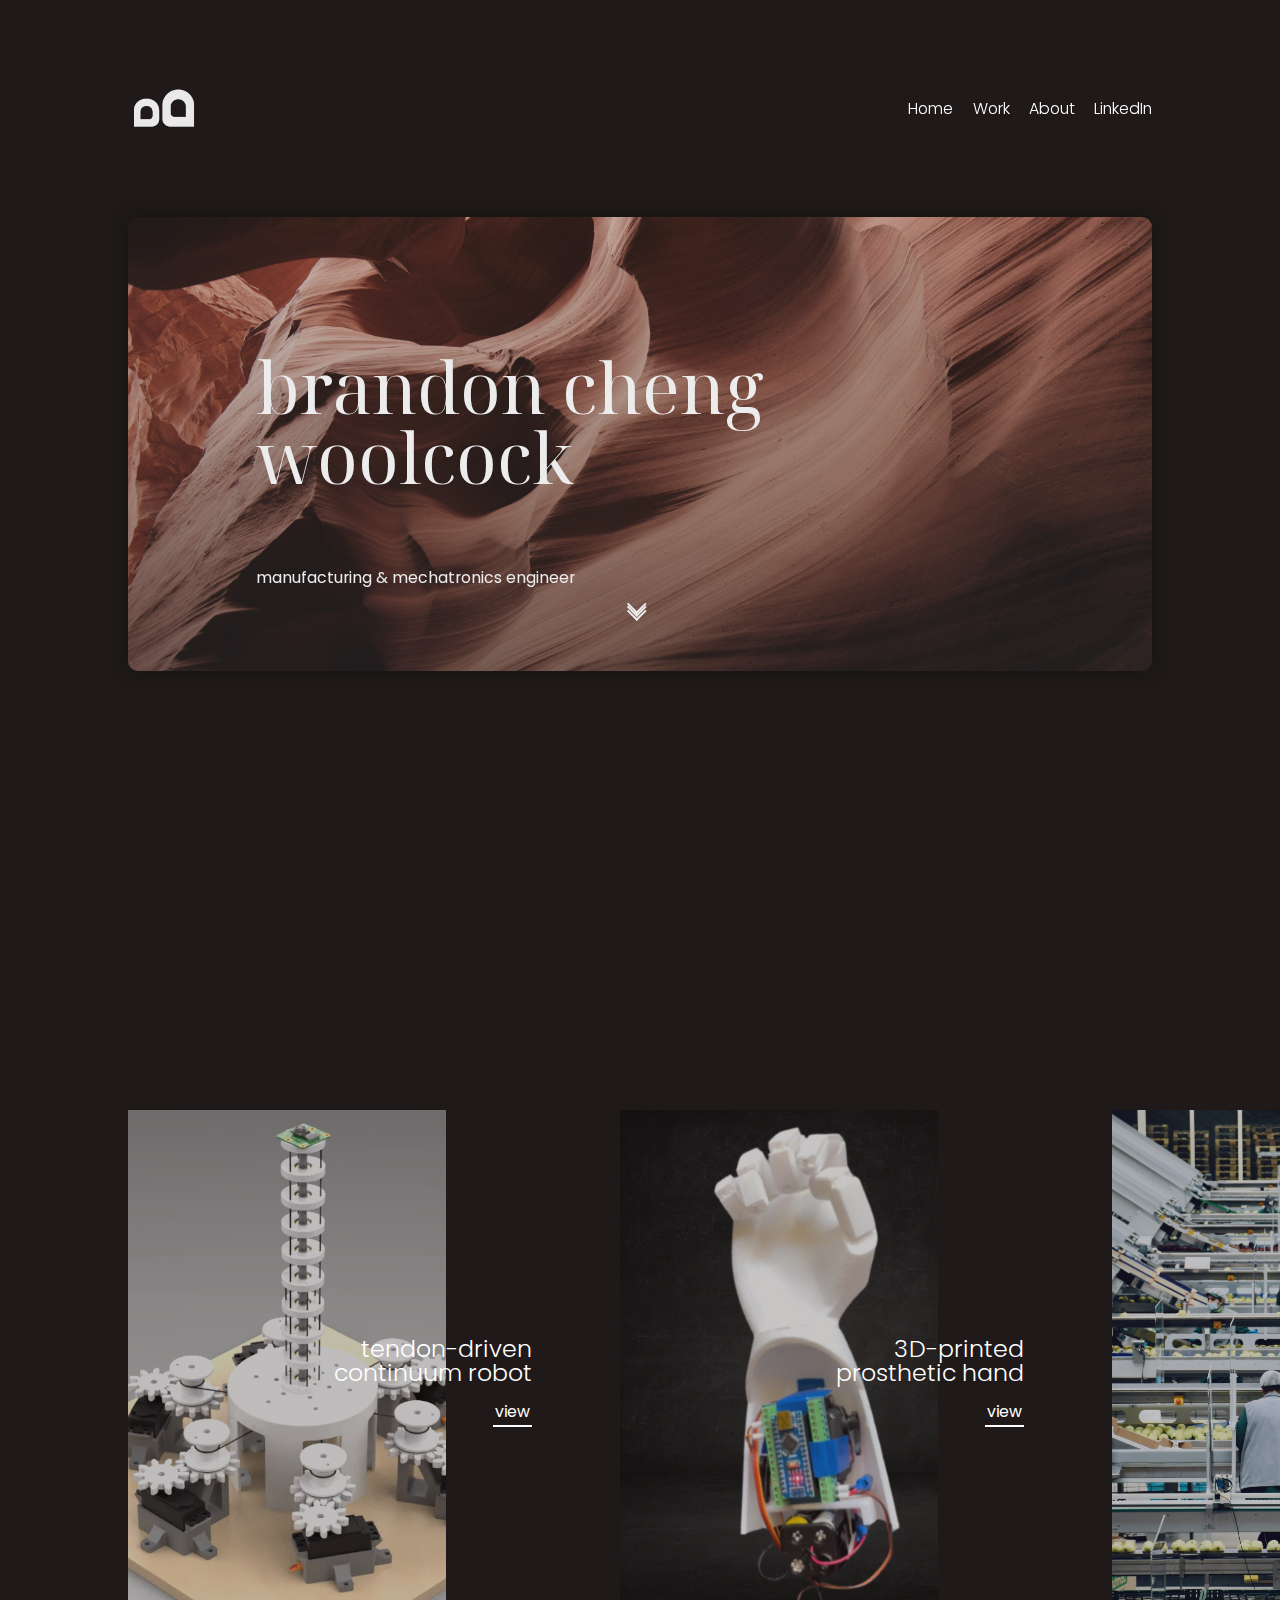
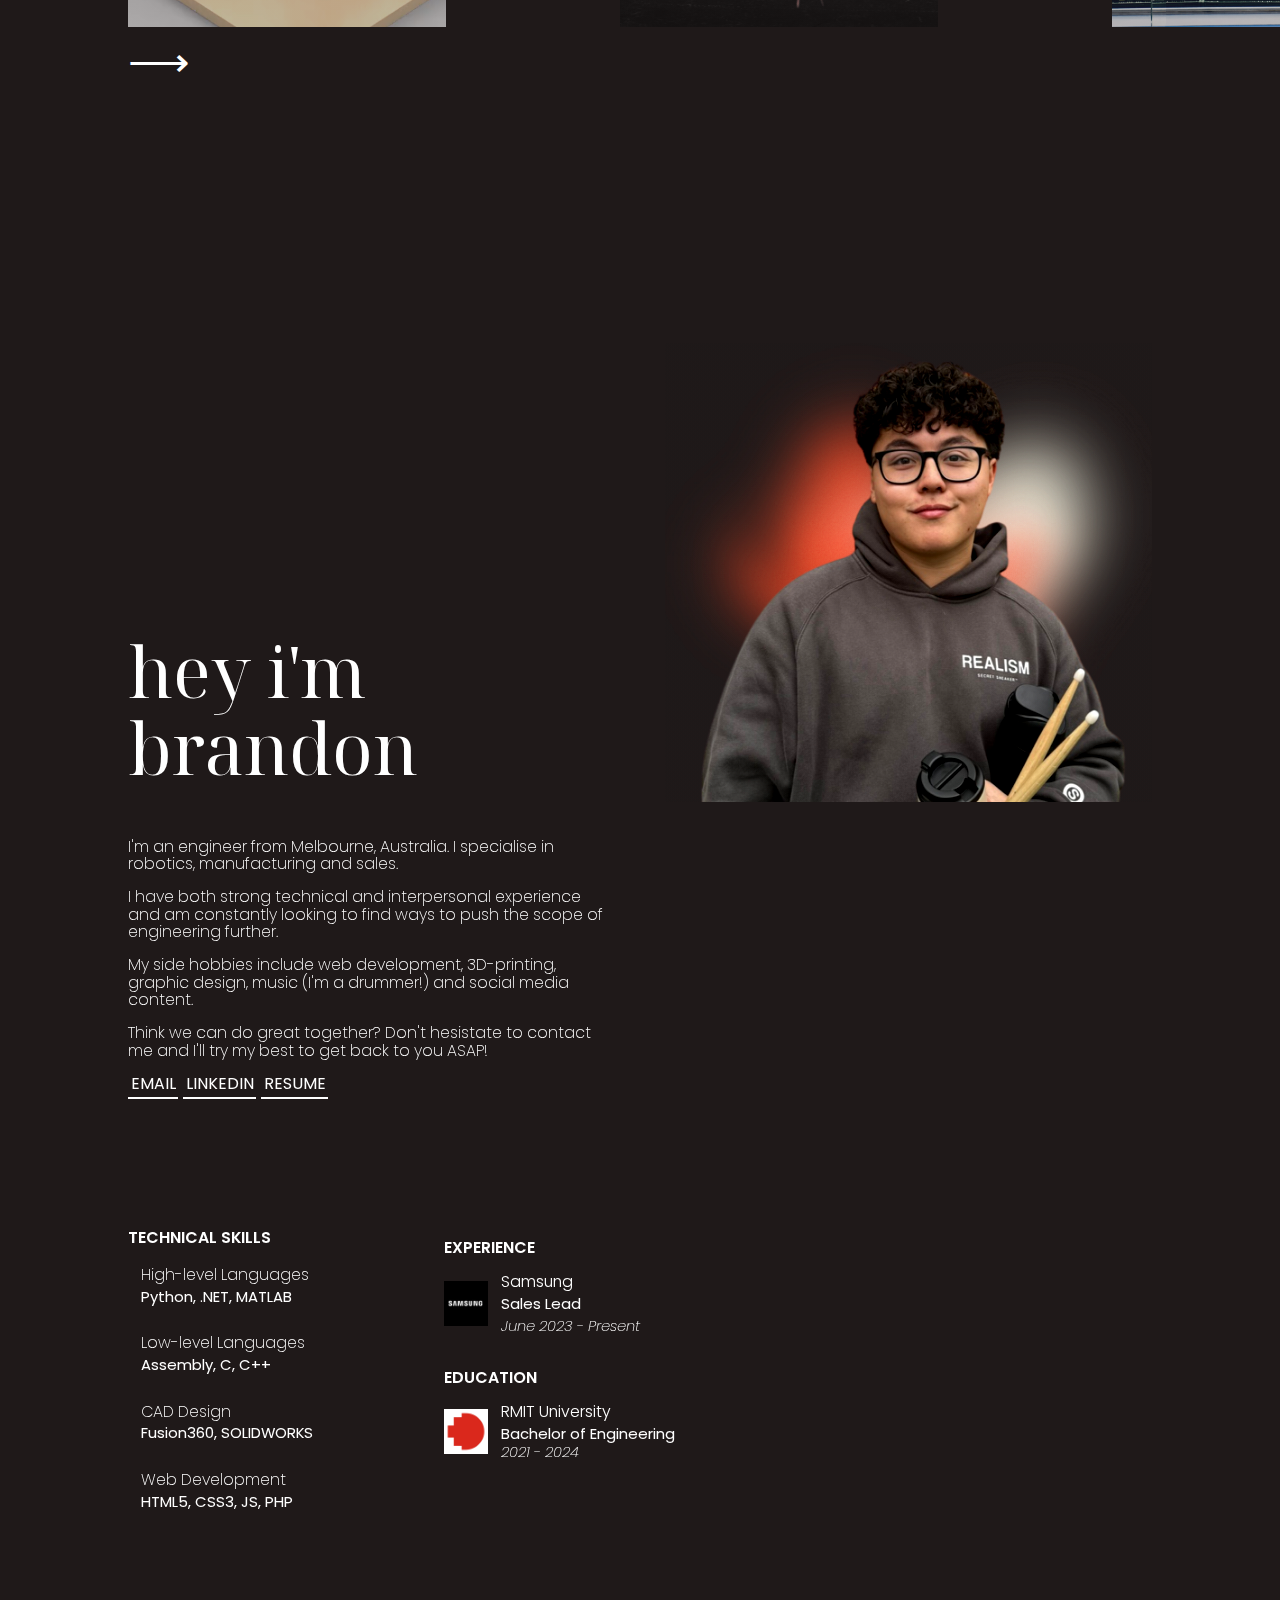
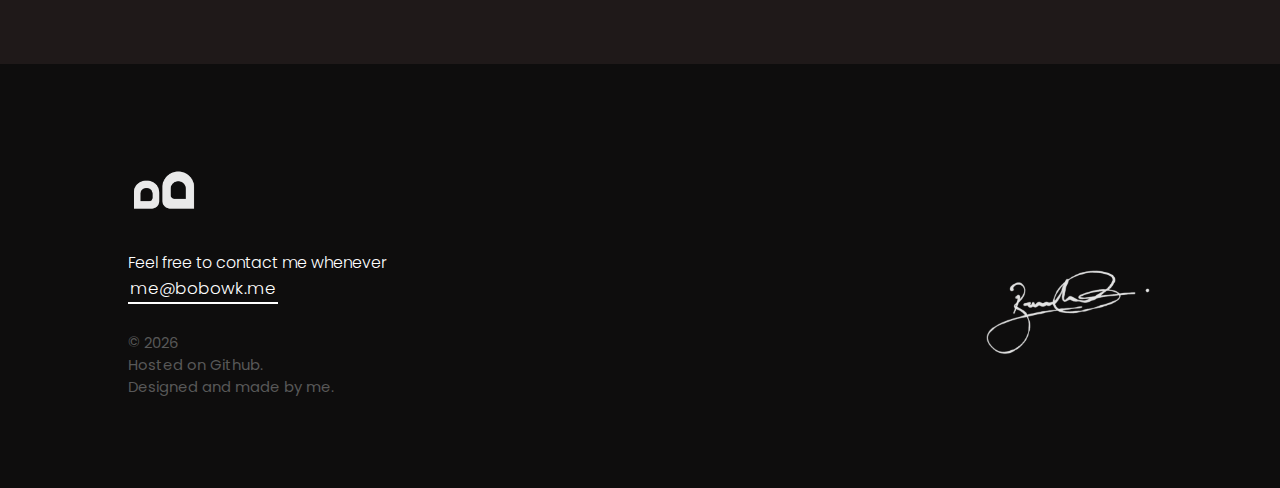
==== commit c002dcf5: "Add files via upload" ====
--- a/index.html
+++ b/index.html
@@ -139,7 +139,7 @@
                             <i class="fa-brands fa-python" style="color:#fff;"></i>
                         </div>
                         <div class="skill-content">
-                            <p style="font-weight:200;margin-bottom:0;">High-level languages</p>
+                            <p style="font-weight:200;margin-bottom:0;">High-level Languages</p>
                             <p class="skill-span">Python, .NET, MATLAB</p>
                         </div>
                     </div>
--- a/css/style.css
+++ b/css/style.css
@@ -356,25 +356,24 @@
 }
 /*card background*/
 .tdcr{
-  background: linear-gradient(90deg, #362c2c47 75%, #1f1919 25%),url('../resources/tdcr.png')!important;
-  background-size:cover!important;
-  background-repeat:no-repeat!important;
+  background: linear-gradient(90deg, rgba(54, 44, 44, 0.28) 75%, #1f1919 25%), 
+  url('../resources/tdcr.png') no-repeat top center;
+background-size: cover; /* Ensure the image covers the entire element */
 }
 .prosthetic{
-  background: linear-gradient(90deg, #362c2c47 75%, #1f1919 25%),url('../resources/prosthetic.png')!important;
-  background-size:cover!important;
-  background-repeat:no-repeat!important;
+  background: linear-gradient(90deg, rgba(54, 44, 44, 0.28) 75%, #1f1919 25%), 
+  url('../resources/prosthetic.png') no-repeat top center;
+background-size: cover; /* Ensure the image covers the entire element */
 }
 .gripper{
-  background: linear-gradient(90deg, #362c2c47 75%, #1f1919 25%),url('../resources/gripper.png')!important;
-  background-size:cover!important;
-  background-position:bottom!important;
-  background-repeat:no-repeat!important;
+  background: linear-gradient(90deg, rgba(54, 44, 44, 0.28) 75%, #1f1919 25%), 
+  url('../resources/gripper.png') no-repeat center center;
+background-size: cover; /* Ensure the image covers the entire element */
 }
 .ccc{
-  background: linear-gradient(90deg, #362c2c47 75%, #1f1919 25%),url('../resources/ccc-web.jpg')!important;
-  background-size:cover!important;
-  background-repeat:no-repeat!important;
+  background: linear-gradient(90deg, rgba(54, 44, 44, 0.28) 75%, #1f1919 25%), 
+  url('../resources/ccc-web.jpg') no-repeat center center;
+background-size: cover; /* Ensure the image covers the entire element */
 }
 #work{
   margin-top:150px;
@@ -586,7 +585,7 @@
     width:200px;
   }
 .card {
-  width: 380px;
+  width: 80vw;
   height: 380px;
   display: inline-flex;
   flex-direction: column;
@@ -725,7 +724,6 @@
 }
 .about-info{
   text-align:left;
-  width:100vw;
   margin-right:0;
   font-weight:200;
   line-height:1.1;
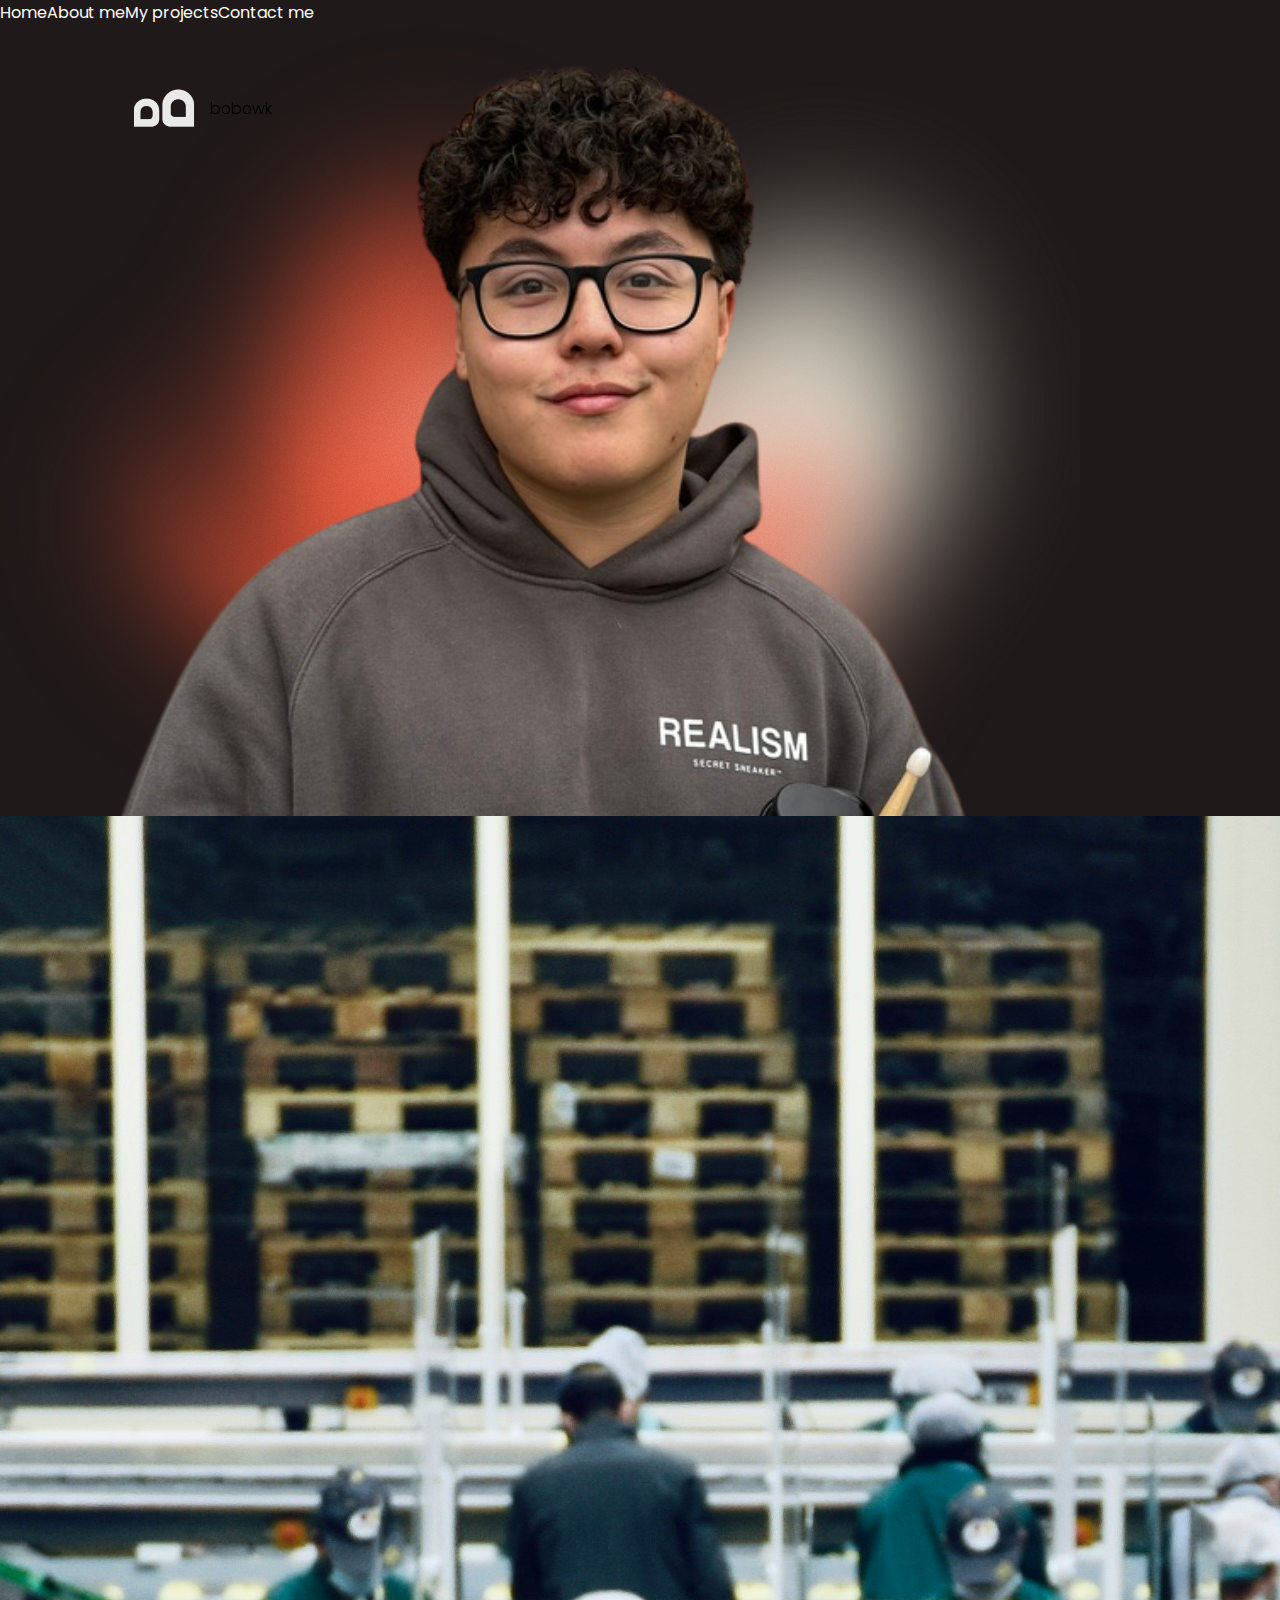
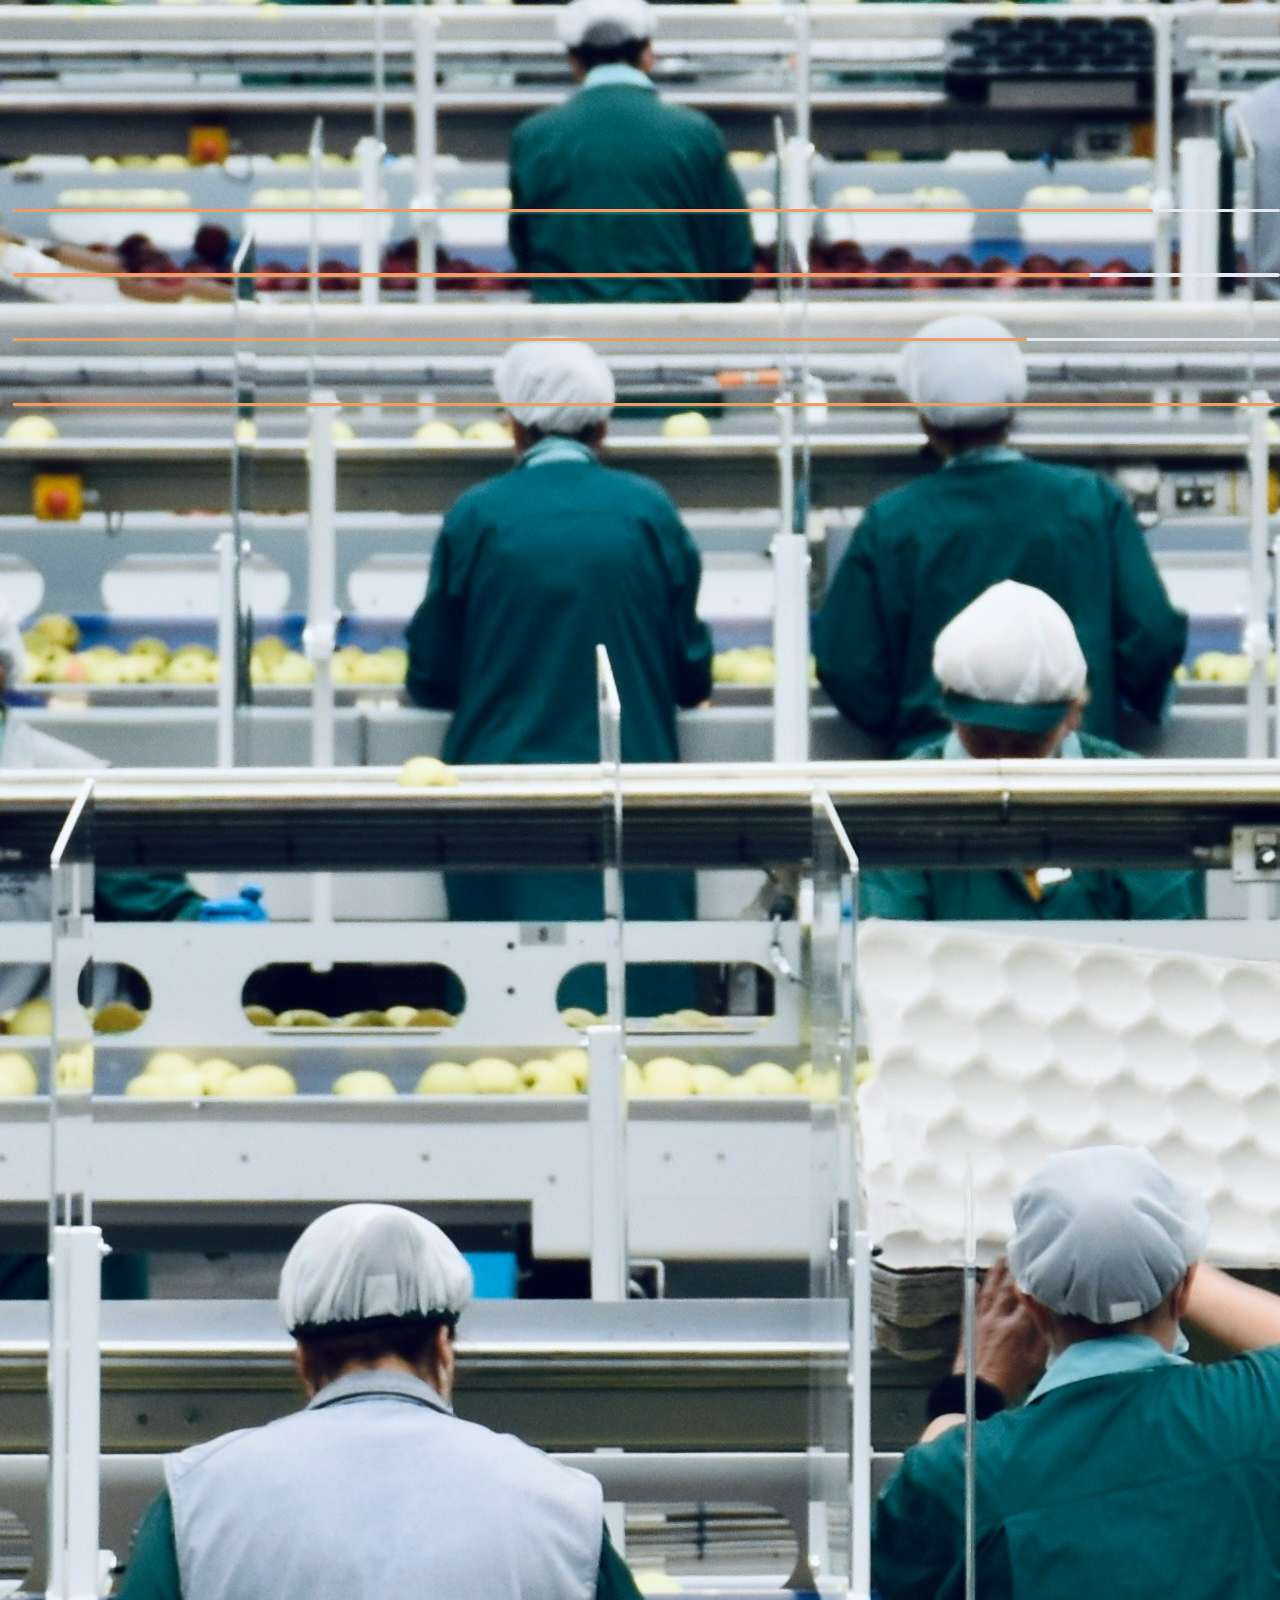
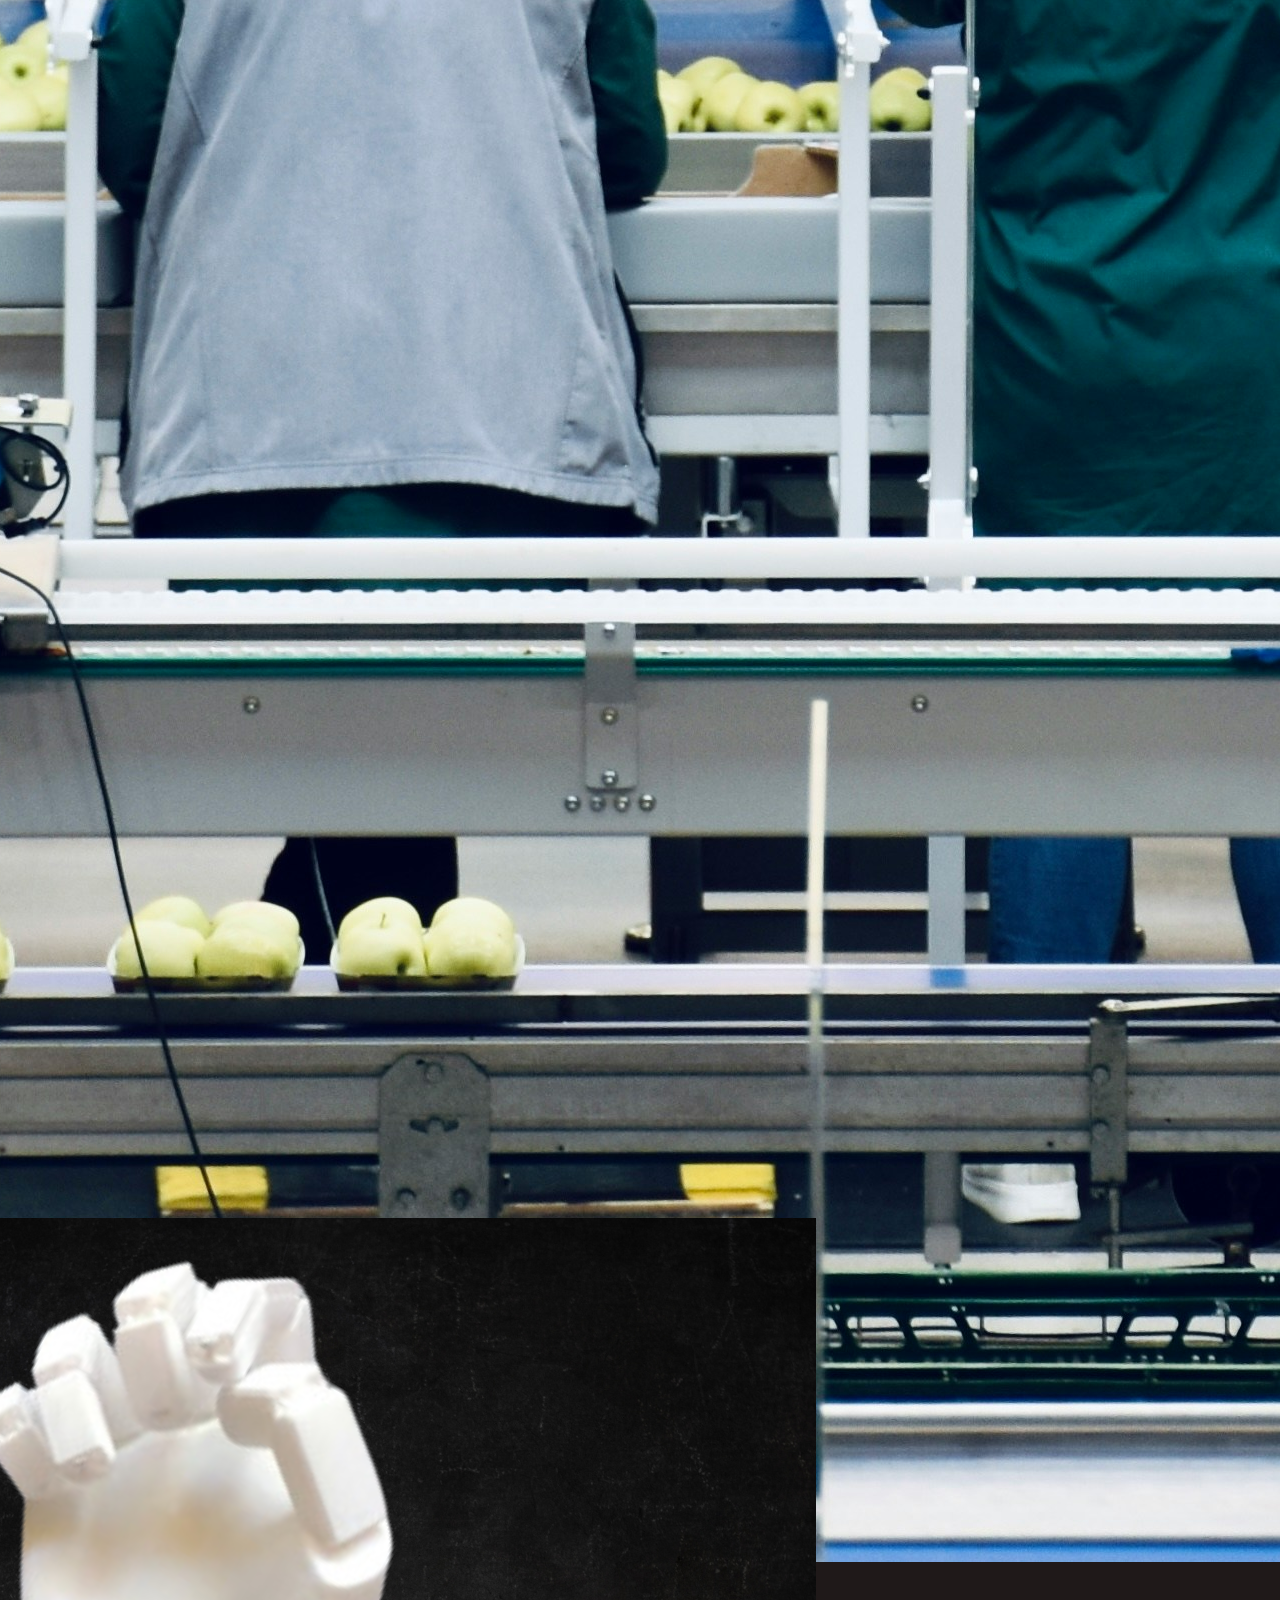
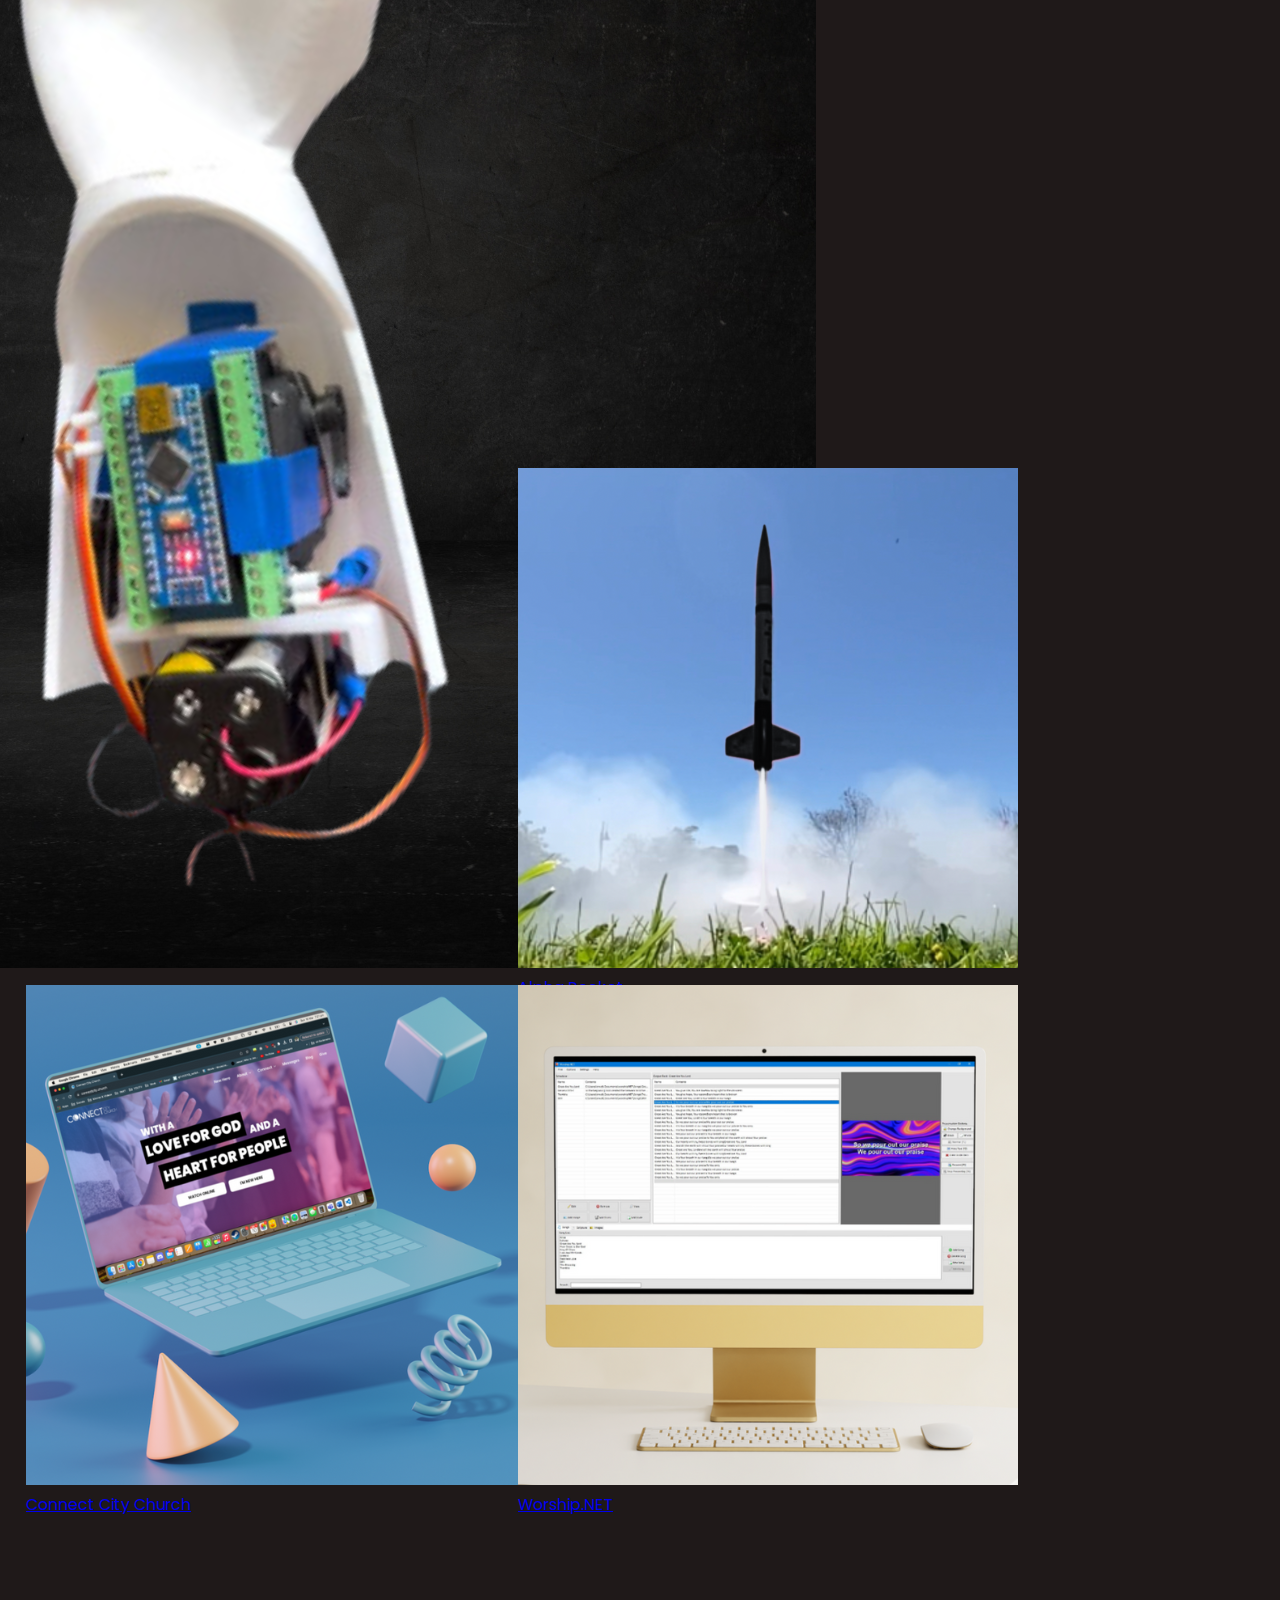
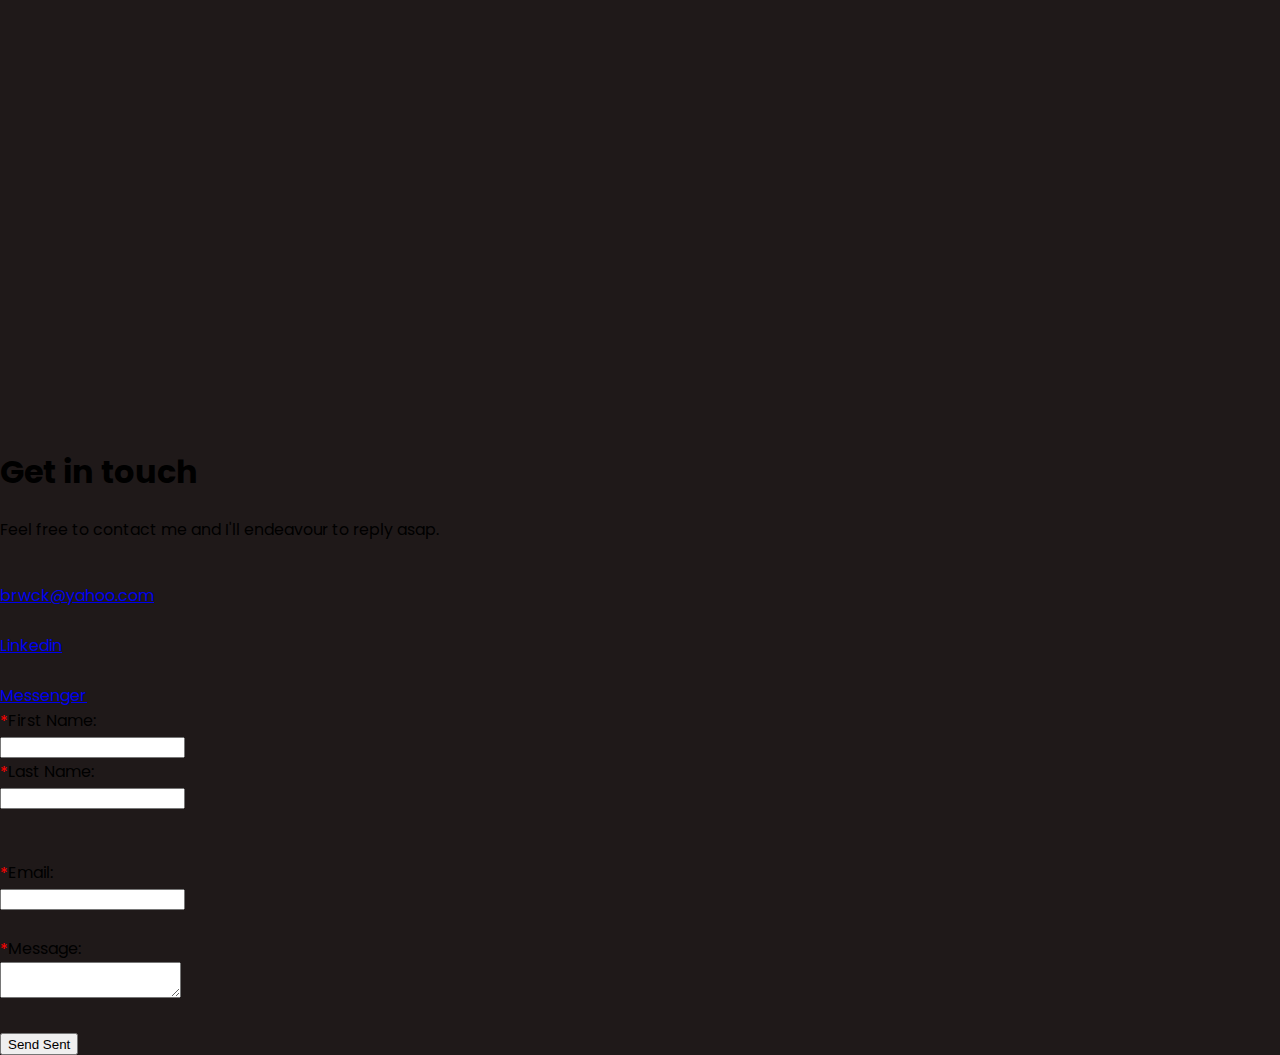
==== commit 6250a98e: "Add files via upload" ====
--- a/index.html
+++ b/index.html
@@ -10,244 +10,484 @@
         integrity="sha512-DTOQO9RWCH3ppGqcWaEA1BIZOC6xxalwEsw9c2QQeAIftl+Vegovlnee1c9QX4TctnWMn13TZye+giMm8e2LwA=="
         crossorigin="anonymous" referrerpolicy="no-referrer" />
     <link rel="stylesheet" type="text/css" href="css/style.css">
+    <script src="https://ajax.googleapis.com/ajax/libs/jquery/3.7.1/jquery.min.js"></script>
+    <script src="https://cdnjs.cloudflare.com/ajax/libs/gsap/3.12.2/gsap.min.js" integrity="sha512-16esztaSRplJROstbIIdwX3N97V1+pZvV33ABoG1H2OyTttBxEGkTsoIVsiP1iaTtM8b3+hu2kB6pQ4Clr5yug==" crossorigin="anonymous" referrerpolicy="no-referrer"></script>
 </head>
 
 <body>
-    <div id="home">
-<div class="wrapper smooth-scroll" id="wrapper">
+<div class="wrapper">
     <nav class="top-navbar poppins-medium ">
-        <div class="logo"><img class="logo-img" src="resources/logo.png"><span></span></div>
-        <div class="nav-left">
-            <div class="nav-items" id="nav-items">
-               
-                <ul>
-                    <li>
-                        <a class="nav-item" href="#home">Home</a>
-                    </li>
-                    <li>
-                        <a class="nav-item" href="#work">Work</a>
-                    </li>
-                    <li>
-                        <a class="nav-item" href="#about">About</a>
-                    </li>
-                    <li>
-                        <a class="nav-item" href="https://www.linkedin.com/in/brandon-woolcock" target="_blank">LinkedIn</a>
-                    </li>
-                    </ul>
+        <div class="nav-item logo"><img class="logo-img" src="resources/logo.png"><span>bobowk</span></div>
+    </nav>
+
+    <div class="container" id="container ">
+        <div id="nav">
+            <ul>
+                <li>
+                    <a class="active" href="#section01">
+                        <div class="label">Home</div>
+                    </a>
+                </li>
+                <li>
+                    <a href="#section02">
+                        <div class="label">About me</div>
+                    </a>
+                </li>
+                <li>
+                    <a href="#section03">
+                        <div class="label">My projects</div>
+                    </a>
+                </li>
+                <li>
+                    <a href="#section04">
+                        <div class="label">Contact me</div>
+                    </a>
+                </li>
+            </ul>
+        </div>
+        <section class="panel fade section" id="section01">
+            <div class="image-container start-container" id="start-container">
+                <div class="image-left">
+                    <img src="resources/brandon.png" class="image-round">
+                </div>
+                <div class="image-container-text">
+                    <h1>Hi, I'm Brandon!</h1>
+                    <p>I'm a mechatronics engineer ready to innovate & collaborate to build a better future together.
+                    </p>
+                    <a href="http://www.linkedin.com/in/brandon-woolcock" target="_blank"><i
+                            class="fa-brands fa-linkedin"></i></a>&nbsp;&nbsp;
+                    <a href="https://m.me/bobowk2" target="_blank"><i class="fa-brands fa-facebook-messenger"> </i>
+                    </a>&nbsp;
+                    <a href="https://instagram.com/bo.wk" target="_blank"><i
+                            class="fa-brands fa-instagram"></i></i></a>&nbsp;&nbsp;
+                    <a href="resources/Brandon Woolcock Resume 2024.pdf" target="_blank"><i
+                            class="fa-solid fa-file-arrow-down"></i></i></i></a>
+
+                    <span href="#" class="scroll-down" address="true"></span>
+                </div>
 
             </div>
-        </div>
-
-        <a href="javascript:void(0);" class="nav-responsive-toggle" style="z-index:99999" onclick="toggleNav()">
-            <i class="fas fa-bars"></i>
-          </a>
-    </nav>
-
-<script>
-    function toggleNav() {
-      const navItems = document.getElementById('nav-items');
-      const toggleIcon = document.getElementById('toggle-icon');
-  
-      if (navItems.style.display === 'none' || navItems.style.display === '') {
-        navItems.style.display = 'flex';
-        toggleIcon.classList.remove('fa-bars');
-        toggleIcon.classList.add('fa-times');
-      } else {
-        navItems.style.display = 'none';
-        toggleIcon.classList.remove('fa-times');
-        toggleIcon.classList.add('fa-bars');
-      }
-    }
-  </script>
-  <div class="navbar-placeholder">
-    
-  </div>
-    <div class="main-container" id="main-container">
-        <div class="home" id="home">
-            <div class="header rellax">
-                <div class="rellax"  data-rellax-speed="2">
-                    <p class="title">brandon cheng <br>woolcock</p>
-                    <p>manufacturing & mechatronics engineer</p>
-                   
-                    
-                </div>
-                <div class="arrow-placeholder ">
-                    <div class="box">
-                        <span></span>
-                        <span></span>
-                        <span></span>
-                      </div>
-                </div>
-            </div>
-            
-        </div>
-        </div>
-        <div id="work" style="position:absolute;"></div>
-        <div class="work noselect " >
-            <div class="scrolling-wrapper noselect ">
-                <div class="card start noselect tdcr">
-                    <div class="card-content">
-                        <h2 class="noselect poppins-light">tendon-driven <br> continuum robot</h2>
-                        <a href="noselect javascript:alert('Coming soon... Watch this space!')">view</a>
+        </section>
+        <section class="panel fade section" id="section02">
+            <div class="image-container text-center">
+
+                <div class="inner-container">
+                    <h1>About me</h1>
+                    <p>Learn more about my professional history.</p><br>
+                    <div class="info-card-container">
+                        <div class="info-card">
+                            <button class="accordian-toggle" onclick="toggleAccordian('skills')">
+                                <p class="card-title">Skills</p>
+                            </button>
+
+                            <div class="accordian-info" id="skills">
+                                <div class="skill">
+                                    <div class="skill-icon">
+                                        <i class="fa-brands fa-python" style="color:#4584B6;"></i>
+                                    </div>
+                                    <div class="skill-content">
+                                        <p>High-level languages</p>
+                                        <div class="bar">
+                                            <div class="progress" style="width: 90%;"></div>
+                                        </div>
+                                    </div>
+                                </div>
+                                <div class="skill">
+                                    <div class="skill-icon">
+                                        <i class="fa-solid fa-terminal" style="color:#0432ff;"></i>
+                                    </div>
+                                    <div class="skill-content">
+                                        <p>Low-level Languages</p>
+                                        <div class="bar">
+                                            <div class="progress" style="width: 85%;"></div>
+                                        </div>
+                                    </div>
+                                </div>
+                                <div class="skill">
+                                    <div class="skill-icon">
+                                        <i class="fa-solid fa-pen-ruler"style="color:#8a04ff;"></i>
+                                    </div>
+                                    <div class="skill-content">
+                                        <p>CAD Design</p>
+                                        <div class="bar">
+                                            <div class="progress" style="width: 80%;"></div>
+                                        </div>
+                                    </div>
+                                </div>
+                                <div class="skill">
+                                    <div class="skill-icon">
+                                        <i class="fa-solid fa-code" style="color:#ff0468;"></i>
+                                    </div>
+                                    <div class="skill-content">
+                                        <p>Web-development</p>
+                                        <div class="bar">
+                                            <div class="progress" style="width: 100%;"></div>
+                                        </div>
+                                    </div>
+                                </div>
+                            </div>
+
+                        </div>
+                        <div class="info-card">
+                            <button class="accordian-toggle" onclick="toggleAccordian('experience')">
+                                <p class="card-title">Experience</p>
+                            </button>
+                            <div class="accordian-info" id="experience">
+                                <div class="inner-info-card">
+                                    <div class="job">
+                                        <a  target="_blank" href="https://www.linkedin.com/company/samsungaustralia"
+                                            style="color:black;line-height:1;">
+                                            <img src="resources/samsung.jpeg" class="small-img">
+
+
+                                            <div class="details">
+
+                                                <span
+                                                    style="font-weight:500;vertical-align:middle;font-size:18px;margin-left:10px;line-height:1;">Samsung
+                                                    Australia</span><br>
+                                                <span
+                                                    style="font-weight:400;vertical-align:middle;font-size:16px;margin-left:10px;line-height:1;">Experience
+                                                    Consultant</span>
+                                        </a>
+                                        <br>
+                                        <span
+                                            style="font-weight:300;vertical-align:middle;font-size:14px;margin-left:40px;line-height:1;">June
+                                            2023 - Present</span>
+
+                                    </div><br>
+                                    <div class="job">
+                                        <a target="_blank" href="https://www.linkedin.com/company/foodworkssupermarkets/"
+                                            style="color:black;line-height:1;">
+                                            <img src="resources/foodworks.jpeg" class="small-img">
+
+
+                                            <div class="details">
+
+                                                <span
+                                                    style="font-weight:500;vertical-align:middle;font-size:18px;margin-left:10px;line-height:1;">Foodworks
+                                                    </span><br>
+                                                <span
+                                                    style="font-weight:400;vertical-align:middle;font-size:16px;margin-left:10px;line-height:1;">Duty Manager</span>
+                                        </a>
+                                        <br>
+                                        <span
+                                            style="font-weight:300;vertical-align:middle;font-size:14px;margin-left:40px;line-height:1;">Apr 2021
+                                             - Mar 2023</span>
+
+                                    </div>
+                                </div>
+                            </div>
+                        </div>
                     </div>
                 </div>
-                <div class="card prosthetic">
-                    <div class="card-content">
-                        <h2 class="noselect poppins-light">3D-printed <br> prosthetic hand</h2>
-                        <a href="noselect https://www.linkedin.com/posts/brandon-woolcock_3d-printed-prosthetic-hand-proof-of-concept-activity-7055404508029341696-USkc" target="_blank">view</a>
-                    </div>
-                </div>
-                <div class="card gripper">
-                    <div class="card-content">
-                        <h2 class="noselect poppins-light">food-capable <br> robotic gripper</h2>
-                        <a href="noselect https://www.youtube.com/watch?v=5jEzqvH-kxo" target="_blank">view</a>
-                    </div>
-                </div>
-                <div class="card end ccc">
-                    <div class="card-content">
-                        <h2 class="noselect poppins-light">connect city <br> church</h2>
-                        <a href="noselect https://www.connectcity.church">view</a>
-                    </div>
-                </div>
-                
-              <p class="card-arrow ">&#10230;</p>
-             
-              </div>
-        </div>
-        <div id="about"></div>
-        <div class="about rellax" id="about">
-            <div class="about-inner">
-                <div class="about-info rellax" data-rellax-speed="2">
-                    <p class="title">hey i'm <br>brandon</p>
-                    <p class="content">I'm an engineer from Melbourne, Australia. I specialise in robotics, manufacturing and sales.</p>
-                    <p class="content">I have both strong technical and interpersonal experience and am constantly looking to find ways to push the scope of engineering further.</p>
-                    <p class="content">My side hobbies include web development, 3D-printing, graphic design, music (I'm a drummer!) and social media content.</p>
-                    <p class="content">Think we can do great together? Don't hesistate to contact me and I'll try my best to get back to you ASAP!</p>
-                    <a href="mailto:me@bobowk.me">EMAIL</a>
-                    <a href="https://www.linkedin.com/in/brandon-woolcock" target="_blank">LINKEDIN</a>
-                    <a href="resources/Brandon+Cheng+Woolcock.pdf" target="_blank">RESUME</a>
-                </div>
-                <div class="about-image ">
-                        <p></p>
-                </div>
-            </div>
-            <div class="skills2-inner">
-                <div class="skills-container rellax" data-rellax-speed="2">
-                    <p class="skills-title">Technical Skills</p>
-                    <div class="skill">
-                        <div class="skill-icon">
-                            <i class="fa-brands fa-python" style="color:#fff;"></i>
-                        </div>
-                        <div class="skill-content">
-                            <p style="font-weight:200;margin-bottom:0;">High-level Languages</p>
-                            <p class="skill-span">Python, .NET, MATLAB</p>
-                        </div>
-                    </div>
-                    <div class="skill">
-                        <div class="skill-icon">
-                            <i class="fa-solid fa-terminal" style="color:#fff;"></i>
-                        </div>
-                        <div class="skill-content">
-                            <p style="font-weight:200;margin-bottom:0;">Low-level Languages</p>
-                            <p class="skill-span">Assembly, C, C++</p>
-                        </div>
-                    </div>
-                    <div class="skill">
-                        <div class="skill-icon">
-                            <i class="fa-solid fa-pen-ruler"style="color:#fff;"></i>
-                        </div>
-                        <div class="skill-content">
-                            <p style="font-weight:200;margin-bottom:0;">CAD Design</p>
-                            <p class="skill-span">Fusion360, SOLIDWORKS</p>
-                        </div>
-                    </div>
-                    <div class="skill">
-                        <div class="skill-icon">
-                            <i class="fa-solid fa-code" style="color:#fff;"></i>
-                        </div>
-                        <div class="skill-content">
-                            <p style="font-weight:200;margin-bottom:0;">Web Development</p>
-                            <p class="skill-span">HTML5, CSS3, JS, PHP</p>
-                        </div>
-                    </div>
-                </div>
-                <div class="education-experience rellax" data-rellax-speed="2">
-                    <p class="skills-title" style="margin-bottom:18px;">Experience</p>
-                    <div class="job">
-                            
-                            <div class="skill">
-                                <div class="skill-icon">
-                                    <img src="resources/samsung.jpeg" class="small-img" style="">
-                                </div>
-                                <div class="skill-content">
-                                    <p style="font-weight:300;margin-bottom:0;margin-top:0;">Samsung</p>
-                                </a>
-                                    <p class="skill-small" style="margin-top:.8vh;margin-bottom:.8vh;">Sales Lead</p>
-                                    <p class="skill-small" style="font-weight:200;margin-top:0px;margin-bottom:0;"><i>June 2023 - Present</i></p>
-                                </div>
+                <div class="info-card">
+                    <button class="accordian-toggle" onclick="toggleAccordian('education')">
+                        <p class="card-title">Education</p>
+                    </button>
+                    <div class="accordian-info" id="education">
+                        <div class="inner-info-card">
+                            <img src="resources/rmit_uni.jpeg" class="small-img">
+                            <div class="details">
+                                <span
+                                    style="font-weight:500;vertical-align:middle;font-size:18px;margin-left:10px;line-height:1;">RMIT
+                                    University</span><br>
+                                <span
+                                    style="font-weight:300;vertical-align:middle;font-size:14px;margin-left:10px;line-height:1;">2020
+                                    - 2024</span><br>
+
                             </div>
 
-                    <br>
-                 
-
-                        </div>
-
-                        <div class="job">
-                            <p class="skills-title" style="margin-bottom:18px;">Education</p>
-                         
-                                <div class="skill">
-                                    <div class="skill-icon">
-                                       
-                                <img src="resources/rmit_uni.jpeg" class="small-img" style="">
-                                    </div>
-                                    <div class="skill-content">
-                                        <p style="font-weight:300;margin-bottom:0;margin-top:0;">RMIT University</p>
-                                        <p class="skill-small" style="margin-top:.8vh;margin-bottom:4px;">Bachelor of Engineering</p>
-                                        <p class="skill-small" style="font-weight:200;margin-top:0px;margin-bottom:0;"><i>2021 - 2024</i></p>
-                                    </div>
-                                </div>
-                        <br>
-                     
-                            </div>
-    
+
+                        </div>
+                        <p
+                            style="font-weight:400;vertical-align:middle;font-size:16px;padding-left:40px;line-height:1.4;">
+                            Bachelor of Engineering (Manufacturing & Mechatronics Engineering) (Honours)</p>
                     </div>
                 </div>
             </div>
+
+    </div>
+    </section>
+    <script>
+        function toggleAccordian(id) {
+            if (window.innerWidth < 850) {
+                var panel = document.getElementById('experience');
+                var panelSkills = document.getElementById('skills');
+                var panelEducation = document.getElementById('education');
+
+                // Hide all panels except the clicked one
+                if (panel.id !== id) {
+                    panel.style.display = 'none';
+                }
+                if (panelSkills.id !== id) {
+                    panelSkills.style.display = 'none';
+                }
+                if (panelEducation.id !== id) {
+                    panelEducation.style.display = 'none';
+                }
+
+                // Toggle display of the clicked panel
+                var clickedPanel = document.getElementById(id);
+                if (clickedPanel.style.display === 'block') {
+                    clickedPanel.style.display = 'none';
+                } else {
+                    clickedPanel.style.display = 'block';
+                }
+            }
+        }
+        window.addEventListener('resize', function (event) {
+            if (window.innerWidth > 850) {
+                var panel = document.getElementById('experience').style.display = 'block';
+                var panel = document.getElementById('skills').style.display = 'block';
+                var panel = document.getElementById('education').style.display = 'block';
+
+            } else {
+                var panel = document.getElementById('experience').style.display = 'none';
+                var panel = document.getElementById('skills').style.display = 'none';
+                var panel = document.getElementById('education').style.display = 'none';
+            }
+        });
+    </script>
+    <section class="panel fade section" id="section03">
+        <div class="image-container text-center">
+
+            <div class="inner-container">
+
+                <h1>My projects</h1>
+                <p style="margin:0 10px 0 10px;">Here's a list of projects I've been incredibly lucky to have worked on.</p><br>
+
+                <div class="card-container">
+                    <div class="card-collection">
+                        <div class="card card-150">
+                            <a href="javascript:alert('Coming soon... Watch this space!')" target=""> <img
+                                    src="resources/Pub_2019-amanov-ijrr.jpeg" class="img-250"><br>
+                                Continuum Robot</a>
+                        </div>
+                        <div class="card card-150">
+                            <a href="https://www.youtube.com/watch?v=5jEzqvH-kxo" id="video1" target="_blank"><img src="resources/gripper.png"
+                                    class="img-250"><br>
+                                Robot Gripper</a>
+                        </div>
+                        <div class="card card-150">
+                            <a href="https://www.linkedin.com/posts/brandon-woolcock_3d-printed-prosthetic-hand-proof-of-concept-activity-7055404508029341696-USkc" target="_blank"><img src="resources/prosthetic.png"
+                                    class="img-250"><br>
+                                Prosthetic Hand</a>
+                        </div>
+                        <div class="card card-150">
+                            <a href="https://www.linkedin.com/posts/brandon-woolcock_engineering-activity-6892755799437910016-_wcl" target="_blank"> <img src="resources/rocket.png"
+                                    class="img-250"><br>
+                                Alpha Rocket</a>
+                        </div>
+                        <div class="card card-150">
+                            <a href="http://www.connectcity.church" target="_blank"><img src="resources/cccweb.png"
+                                    class="img-250"><br>
+                                Connect City Church</a>
+                        </div>
+                        <div class="card card-150">
+                            <a href="https://sourceforge.net/projects/worship-net/" target="_blank"> <img src="resources/worshipnet.png"
+                                    class="img-250"><br>
+                                Worship.NET</a>
+                        </div>
+                        <div class="card card-150">
+                            <!--margin placeholder-->
+                            <span style="opacity:0;">.</span>
+                        </div>
+                    </div>
                 </div>
             </div>
-            
-            </div>           
+
+
         </div>
-        <footer class="">
-            <div class="footer-col-1">
-                <div class="logo"><img class="logo-img" src="resources/logo.png"><span></span></div>
-                <p class="poppins-light" style="color:white;margin-bottom:0;">Feel free to contact me whenever</p>
-                <a href="mailto:brwck@yahoo.com" class="poppins-light" style="">me@bobowk.me</a>
-                <div class="copyright" class="poppins-light" style="color:rgb(88, 88, 88);margin-top:30px;">
-                    &copy;
-                    <span id="copyright">
-                        <script>document.getElementById('copyright').appendChild(document.createTextNode(new Date().getFullYear()))</script>
-                    </span>
-                    <br>Hosted on Github.<br>
-                    Designed and made by me.
-                </div>
+
+        </div>
+    </section>
+
+    <section class="panel fade section" id="section04">
+        <div class="image-container text-center">
+
+            <div class="inner-container">
+                <h1>Get in touch</h1>
+                <p>Feel free to contact me and I'll endeavour to reply asap.</p><br>
+                <a href="mailto:brwck@yahoo.com"><i class="fa-solid fa-envelope"></i> brwck@yahoo.com</a><br><br>
+                <a href="http://www.linkedin.com/in/brandon-woolcock" target="_blank"><i
+                        class="fa-brands fa-linkedin"></i> Linkedin</a><br><br>
+                <a href="http://m.me/bobowk2" target="_blank"><i class="fa-brands fa-facebook-messenger"> </i>
+                    Messenger</a>
+                            
+                        <form method="post" action="">
+                            <div class="name">
+                                <label for="fname"><span style="color:red">*</span>First Name:</label><br>
+                                <input type="fname" required> <br>
+                            </div>
+                            <div class="name">
+                                <label for="lname"><span style="color:red">*</span>Last Name:</label><br>
+                                <input type="lname" required>
+                            </div>
+                            <br><br>
+                            <label for="email"><span style="color:red">*</span>Email:</label><br>
+                            <input type="email" required><br><br>
+                            <label for="message"><span style="color:red">*</span>Message:</label><br>
+                            <textarea name="message" required> </textarea>
+                            <br><br>
+                            <script>
+                                window.console = window.console || function(t) {};
+                              </script>
+                              
+                                
+                                
+                                <script>
+                                if (document.location.search.match(/type=embed/gi)) {
+                                  window.parent.postMessage("resize", "*");
+                                }
+                              </script>
+                              
+                              
+                              <body translate="no" data-new-gr-c-s-check-loaded="14.997.0" data-gr-ext-installed="">
+                                <button class="button" style="">
+                                  <span class="default">Send</span>
+                                  <span class="success">Sent</span>
+                                  <div class="left"></div>
+                                  <div class="right"></div>
+                              </button>
+                              
+                                  <script src="https://cpwebassets.codepen.io/assets/common/stopExecutionOnTimeout-157cd5b220a5c80d4ff8e0e70ac069bffd87a61252088146915e8726e5d9f147.js"></script>
+                              
+                                <script src="https://cdnjs.cloudflare.com/ajax/libs/gsap/3.2.6/gsap.min.js"></script>
+                                    <script id="rendered-js">
+                              document.querySelectorAll('.button').forEach(button => {
+                              
+                                let getVar = variable => getComputedStyle(button).getPropertyValue(variable);
+                              
+                                button.addEventListener('click', e => {
+                              
+                                  if (!button.classList.contains('active')) {
+                              
+                                    button.classList.add('active');
+                              
+                                    gsap.to(button, {
+                                      keyframes: [{
+                                        '--left-wing-first-x': 50,
+                                        '--left-wing-first-y': 100,
+                                        '--right-wing-second-x': 50,
+                                        '--right-wing-second-y': 100,
+                                        duration: .2,
+                                        onComplete() {
+                                          gsap.set(button, {
+                                            '--left-wing-first-y': 0,
+                                            '--left-wing-second-x': 40,
+                                            '--left-wing-second-y': 100,
+                                            '--left-wing-third-x': 0,
+                                            '--left-wing-third-y': 100,
+                                            '--left-body-third-x': 40,
+                                            '--right-wing-first-x': 50,
+                                            '--right-wing-first-y': 0,
+                                            '--right-wing-second-x': 60,
+                                            '--right-wing-second-y': 100,
+                                            '--right-wing-third-x': 100,
+                                            '--right-wing-third-y': 100,
+                                            '--right-body-third-x': 60 });
+                              
+                                        } },
+                                      {
+                                        '--left-wing-third-x': 20,
+                                        '--left-wing-third-y': 90,
+                                        '--left-wing-second-y': 90,
+                                        '--left-body-third-y': 90,
+                                        '--right-wing-third-x': 80,
+                                        '--right-wing-third-y': 90,
+                                        '--right-body-third-y': 90,
+                                        '--right-wing-second-y': 90,
+                                        duration: .2 },
+                                      {
+                                        '--rotate': 50,
+                                        '--left-wing-third-y': 95,
+                                        '--left-wing-third-x': 27,
+                                        '--right-body-third-x': 45,
+                                        '--right-wing-second-x': 45,
+                                        '--right-wing-third-x': 60,
+                                        '--right-wing-third-y': 83,
+                                        duration: .25 },
+                                      {
+                                        '--rotate': 55,
+                                        '--plane-x': -8,
+                                        '--plane-y': 24,
+                                        duration: .2 },
+                                      {
+                                        '--rotate': 40,
+                                        '--plane-x': 45,
+                                        '--plane-y': -180,
+                                        '--plane-opacity': 0,
+                                        duration: .3,
+                                        onComplete() {
+                                          setTimeout(() => {
+                                            button.removeAttribute('style');
+                                            gsap.fromTo(button, {
+                                              opacity: 0,
+                                              y: -8 },
+                                            {
+                                              opacity: 1,
+                                              y: 0,
+                                              clearProps: true,
+                                              duration: .3,
+                                              onComplete() {
+                                                button.classList.remove('active');
+                                              } });
+                              
+                                          }, 2000);
+                                        } }] });
+                              
+                              
+                              
+                                    gsap.to(button, {
+                                      keyframes: [{
+                                        '--text-opacity': 0,
+                                        '--border-radius': 0,
+                                        '--left-wing-background': getVar('--primary-darkest'),
+                                        '--right-wing-background': getVar('--primary-darkest'),
+                                        duration: .1 },
+                                      {
+                                        '--left-wing-background': getVar('--primary'),
+                                        '--right-wing-background': getVar('--primary'),
+                                        duration: .1 },
+                                      {
+                                        '--left-body-background': getVar('--primary-dark'),
+                                        '--right-body-background': getVar('--primary-darkest'),
+                                        duration: .4 },
+                                      {
+                                        '--success-opacity': 1,
+                                        '--success-scale': 1,
+                                        duration: .25,
+                                        delay: .25 }] });
+                              
+                              
+                              
+                                  }
+                              
+                                });
+                              
+                              });
+                              //# sourceURL=pen.js
+                                  </script>
+                              
+                                
+                              
+                              
+                              
+                              
+                               
+                              </body></html>
+                            </form>
+                            
+                        
             </div>
-            <div class="footer-col-2">
-                <div class="logo"><img class="sig-img" src="resources/sig.png" style="filter:invert(1);float:right;"><span></span></div>
-            </div>
-            
-        </footer>
+
+        </div>
+    </section>
     </div>
-</div>
-
-<script src="https://ajax.googleapis.com/ajax/libs/jquery/3.7.1/jquery.min.js"></script>
-<script src="js/rellax.min.js"></script>
-<script src="js/script.js"></script>
-<script>
-    var rellax = new Rellax('.rellax', {
-        center: true
-      });
-</script>
-
+
+    <script src="js/script.js"></script>
+  
+        </div>
 </body>
+
 </html>--- a/css/style.css
+++ b/css/style.css
@@ -636,7 +636,7 @@
     justify-content: left;
     width: 100vw;
       opacity:0;
-    font-size: 30px;
+    font-size: 20px;
 }
 .nav-items.active {
   transition: opacity 0.3s ease, visibility 0.3s ease; /* fade transition */
@@ -723,7 +723,7 @@
   margin-block-end: 50px!important;
 }
 .about-info{
-  text-align:left;
+  text-align:left;  
   margin-right:0;
   font-weight:200;
   line-height:1.1;
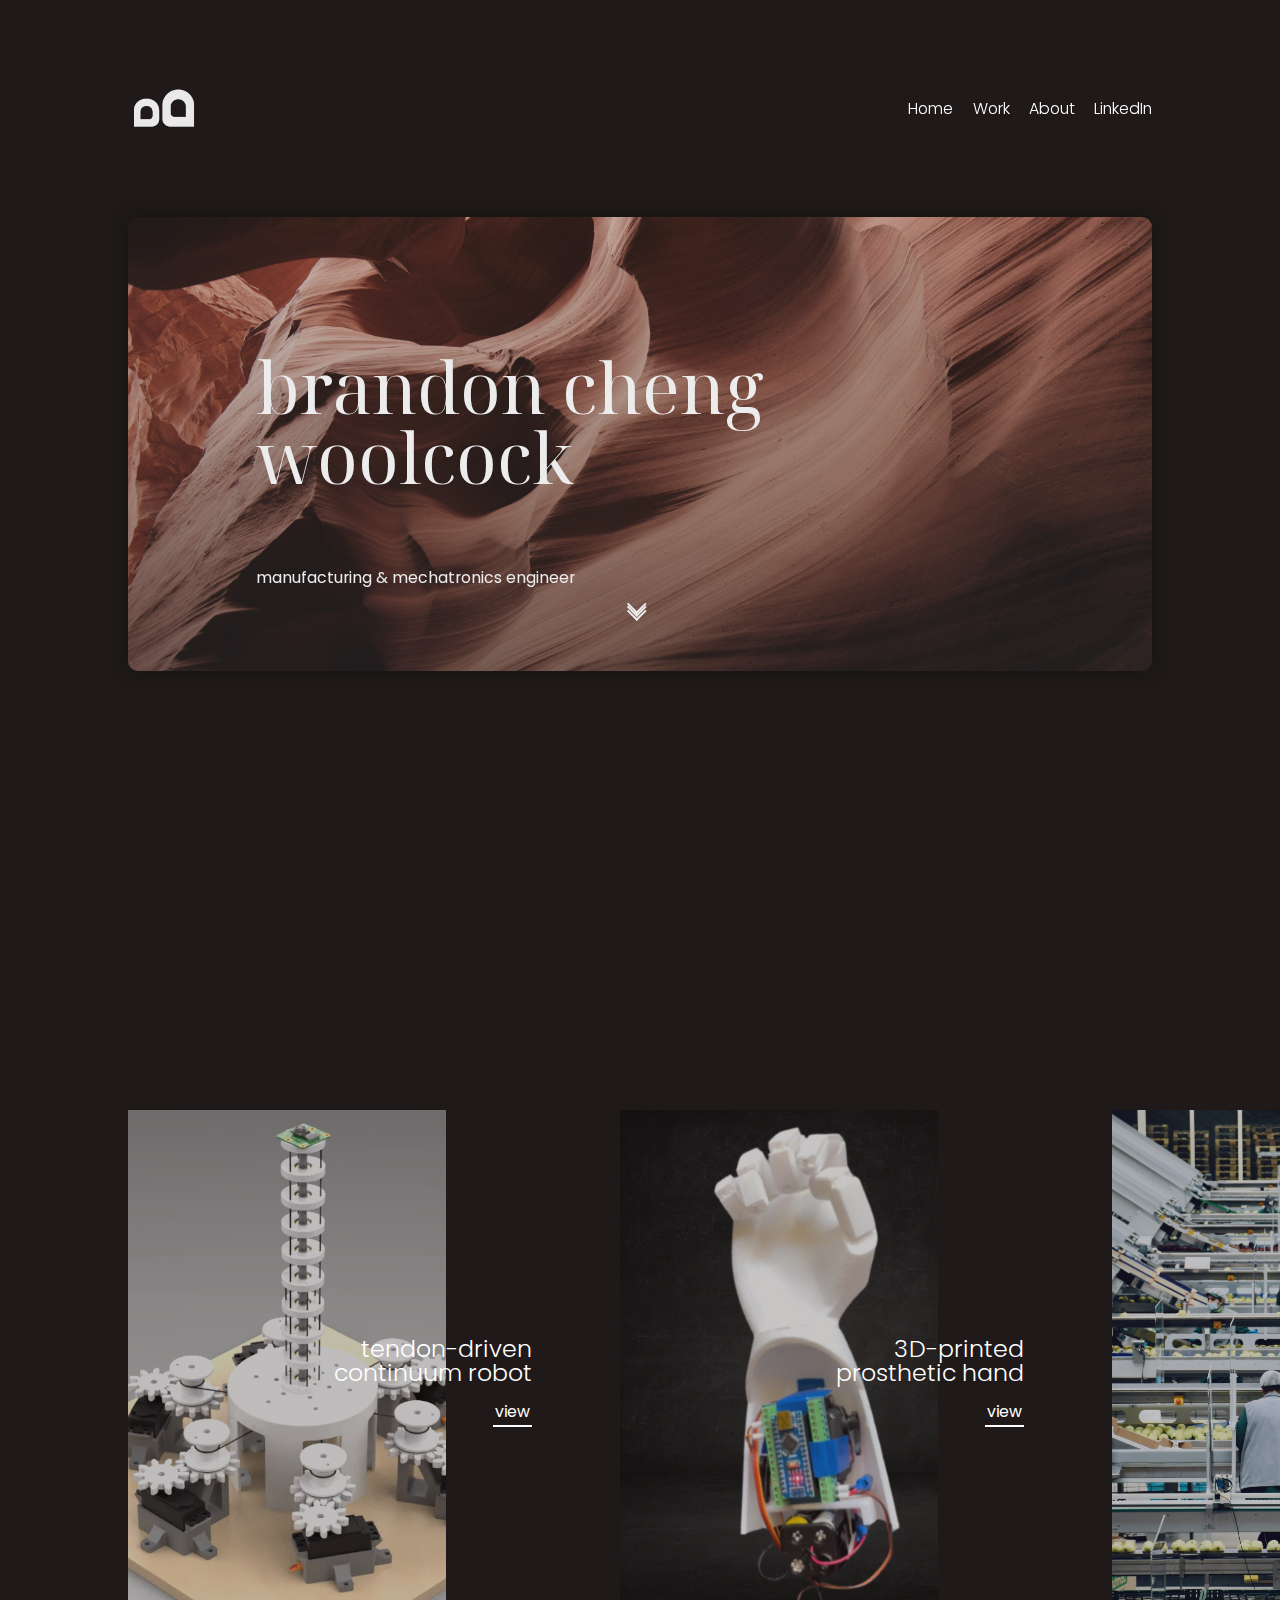
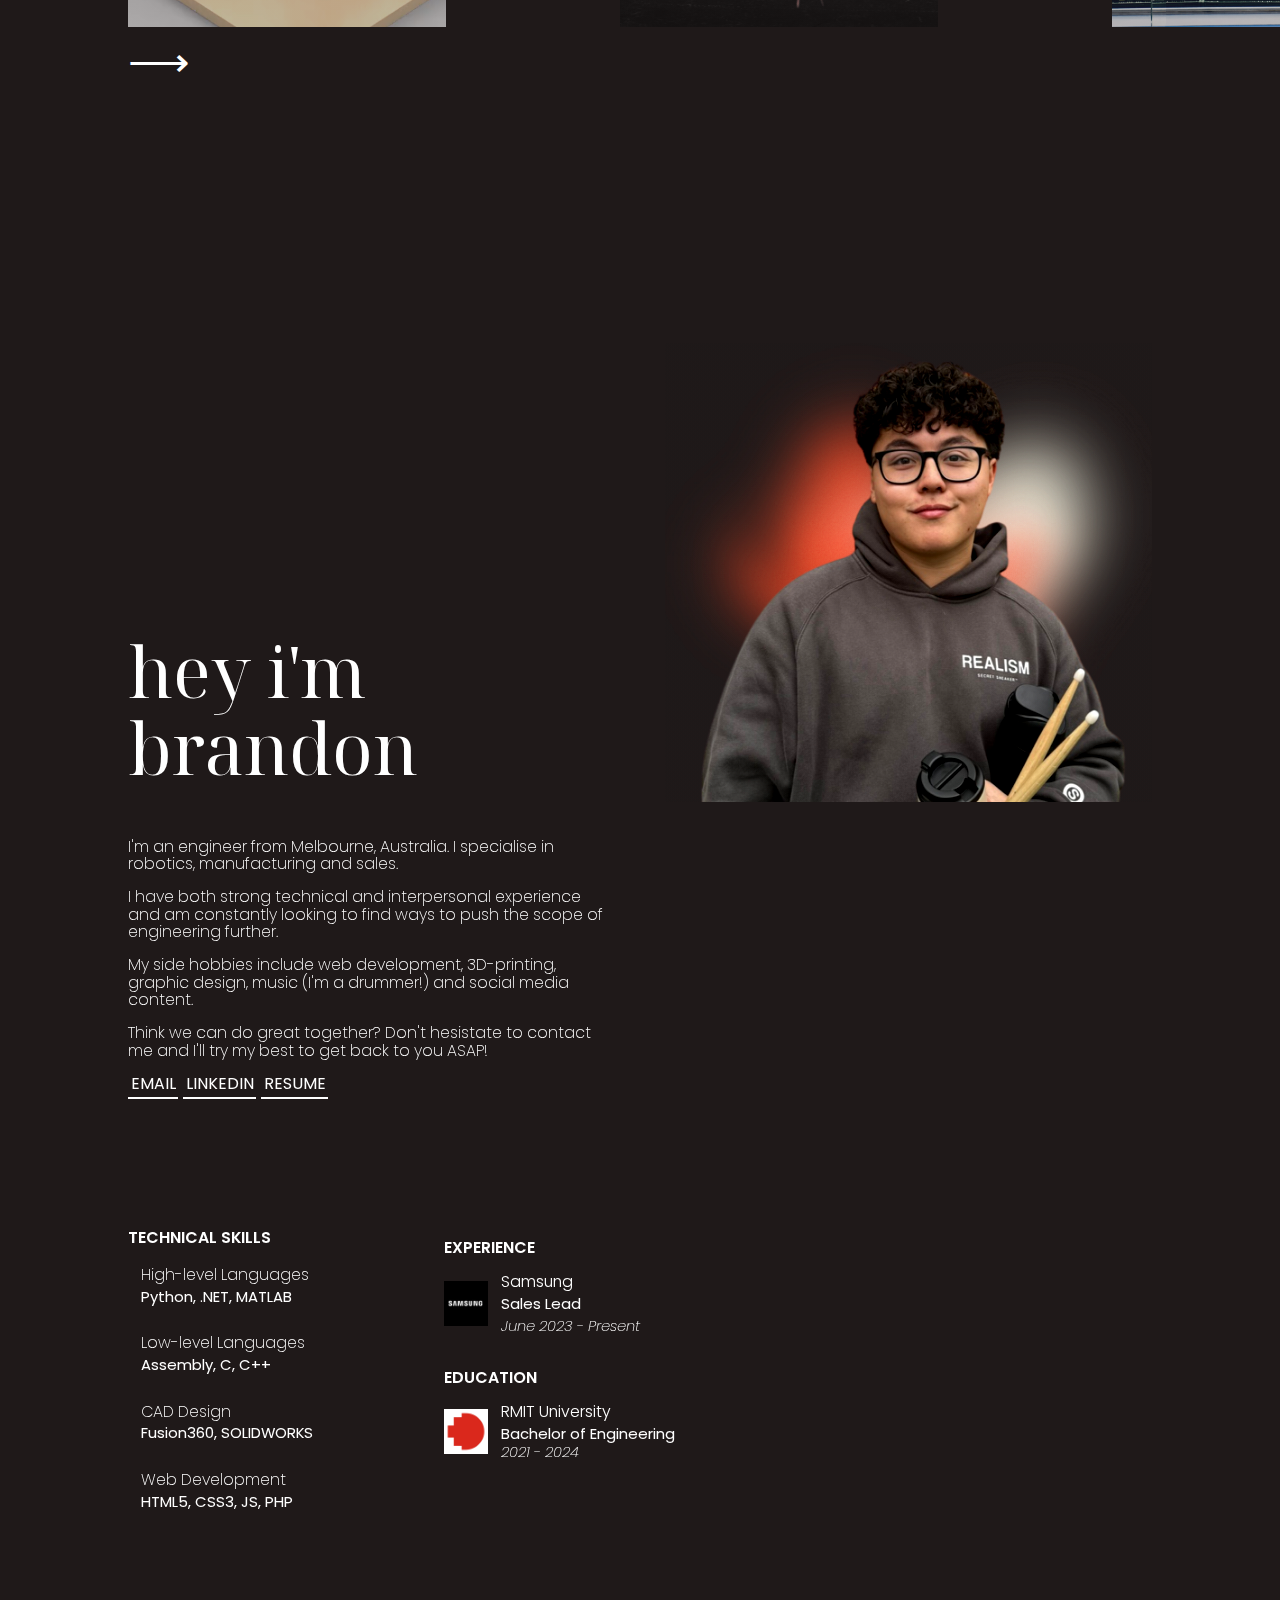
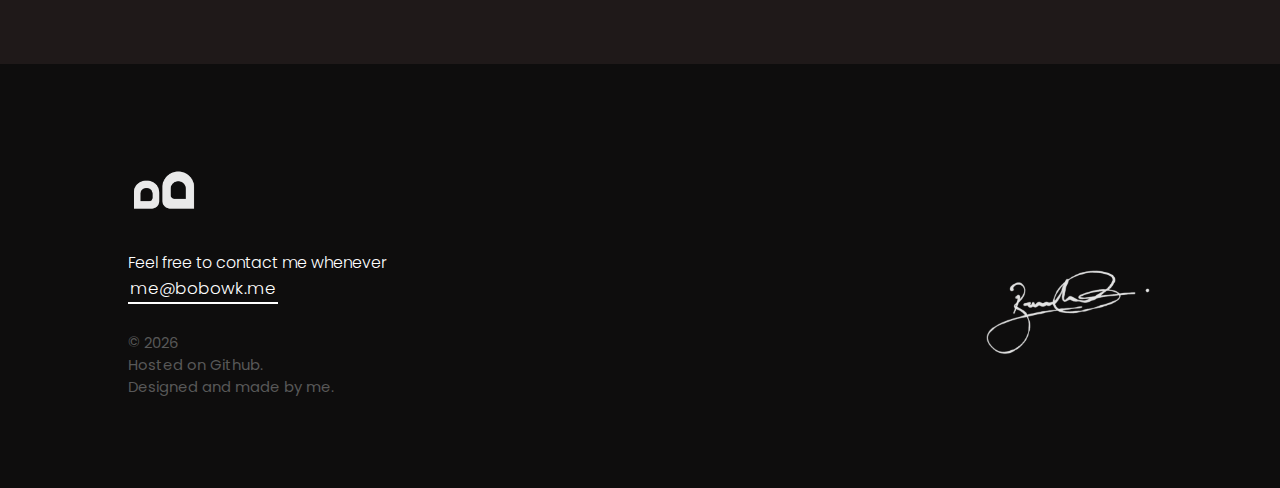
==== commit ac52cfc3: "Add files via upload" ====
--- a/index.html
+++ b/index.html
@@ -10,484 +10,244 @@
         integrity="sha512-DTOQO9RWCH3ppGqcWaEA1BIZOC6xxalwEsw9c2QQeAIftl+Vegovlnee1c9QX4TctnWMn13TZye+giMm8e2LwA=="
         crossorigin="anonymous" referrerpolicy="no-referrer" />
     <link rel="stylesheet" type="text/css" href="css/style.css">
-    <script src="https://ajax.googleapis.com/ajax/libs/jquery/3.7.1/jquery.min.js"></script>
-    <script src="https://cdnjs.cloudflare.com/ajax/libs/gsap/3.12.2/gsap.min.js" integrity="sha512-16esztaSRplJROstbIIdwX3N97V1+pZvV33ABoG1H2OyTttBxEGkTsoIVsiP1iaTtM8b3+hu2kB6pQ4Clr5yug==" crossorigin="anonymous" referrerpolicy="no-referrer"></script>
 </head>
 
 <body>
-<div class="wrapper">
+    <div id="home">
+<div class="wrapper smooth-scroll" id="wrapper">
     <nav class="top-navbar poppins-medium ">
-        <div class="nav-item logo"><img class="logo-img" src="resources/logo.png"><span>bobowk</span></div>
+        <div class="logo"><img class="logo-img" src="resources/logo.png"><span></span></div>
+        <div class="nav-left">
+            <div class="nav-items" id="nav-items">
+               
+                <ul>
+                    <li>
+                        <a class="nav-item" href="#home">Home</a>
+                    </li>
+                    <li>
+                        <a class="nav-item" href="#work">Work</a>
+                    </li>
+                    <li>
+                        <a class="nav-item" href="#about">About</a>
+                    </li>
+                    <li>
+                        <a class="nav-item" href="https://www.linkedin.com/in/brandon-woolcock" target="_blank">LinkedIn</a>
+                    </li>
+                    </ul>
+
+            </div>
+        </div>
+
+        <a href="javascript:void(0);" class="nav-responsive-toggle" style="z-index:99999" onclick="toggleNav()">
+            <i class="fas fa-bars"></i>
+          </a>
     </nav>
 
-    <div class="container" id="container ">
-        <div id="nav">
-            <ul>
-                <li>
-                    <a class="active" href="#section01">
-                        <div class="label">Home</div>
-                    </a>
-                </li>
-                <li>
-                    <a href="#section02">
-                        <div class="label">About me</div>
-                    </a>
-                </li>
-                <li>
-                    <a href="#section03">
-                        <div class="label">My projects</div>
-                    </a>
-                </li>
-                <li>
-                    <a href="#section04">
-                        <div class="label">Contact me</div>
-                    </a>
-                </li>
-            </ul>
-        </div>
-        <section class="panel fade section" id="section01">
-            <div class="image-container start-container" id="start-container">
-                <div class="image-left">
-                    <img src="resources/brandon.png" class="image-round">
-                </div>
-                <div class="image-container-text">
-                    <h1>Hi, I'm Brandon!</h1>
-                    <p>I'm a mechatronics engineer ready to innovate & collaborate to build a better future together.
-                    </p>
-                    <a href="http://www.linkedin.com/in/brandon-woolcock" target="_blank"><i
-                            class="fa-brands fa-linkedin"></i></a>&nbsp;&nbsp;
-                    <a href="https://m.me/bobowk2" target="_blank"><i class="fa-brands fa-facebook-messenger"> </i>
-                    </a>&nbsp;
-                    <a href="https://instagram.com/bo.wk" target="_blank"><i
-                            class="fa-brands fa-instagram"></i></i></a>&nbsp;&nbsp;
-                    <a href="resources/Brandon Woolcock Resume 2024.pdf" target="_blank"><i
-                            class="fa-solid fa-file-arrow-down"></i></i></i></a>
-
-                    <span href="#" class="scroll-down" address="true"></span>
-                </div>
-
-            </div>
-        </section>
-        <section class="panel fade section" id="section02">
-            <div class="image-container text-center">
-
-                <div class="inner-container">
-                    <h1>About me</h1>
-                    <p>Learn more about my professional history.</p><br>
-                    <div class="info-card-container">
-                        <div class="info-card">
-                            <button class="accordian-toggle" onclick="toggleAccordian('skills')">
-                                <p class="card-title">Skills</p>
-                            </button>
-
-                            <div class="accordian-info" id="skills">
+<script>
+    function toggleNav() {
+      const navItems = document.getElementById('nav-items');
+      const toggleIcon = document.getElementById('toggle-icon');
+  
+      if (navItems.style.display === 'none' || navItems.style.display === '') {
+        navItems.style.display = 'flex';
+        toggleIcon.classList.remove('fa-bars');
+        toggleIcon.classList.add('fa-times');
+      } else {
+        navItems.style.display = 'none';
+        toggleIcon.classList.remove('fa-times');
+        toggleIcon.classList.add('fa-bars');
+      }
+    }
+  </script>
+  <div class="navbar-placeholder">
+    
+  </div>
+    <div class="main-container" id="main-container">
+        <div class="home" id="home">
+            <div class="header rellax">
+                <div class="rellax"  data-rellax-speed="2">
+                    <p class="title">brandon cheng <br>woolcock</p>
+                    <p>manufacturing & mechatronics engineer</p>
+                   
+                    
+                </div>
+                <div class="arrow-placeholder ">
+                    <div class="box">
+                        <span></span>
+                        <span></span>
+                        <span></span>
+                      </div>
+                </div>
+            </div>
+            
+        </div>
+        </div>
+        <div id="work" style="position:absolute;"></div>
+        <div class="work noselect " >
+            <div class="scrolling-wrapper noselect ">
+                <div class="card start noselect tdcr">
+                    <div class="card-content">
+                        <h2 class="noselect poppins-light">tendon-driven <br> continuum robot</h2>
+                        <a noselect href="javascript:alert('Coming soon... Watch this space!')">view</a>
+                    </div>
+                </div>
+                <div class="card prosthetic">
+                    <div class="card-content">
+                        <h2 class="noselect poppins-light">3D-printed <br> prosthetic hand</h2>
+                        <a noselect href="https://www.linkedin.com/posts/brandon-woolcock_3d-printed-prosthetic-hand-proof-of-concept-activity-7055404508029341696-USkc" target="_blank">view</a>
+                    </div>
+                </div>
+                <div class="card gripper">
+                    <div class="card-content">
+                        <h2 class="noselect poppins-light">food-capable <br> robotic gripper</h2>
+                        <a noselect href="https://www.youtube.com/watch?v=5jEzqvH-kxo" target="_blank">view</a>
+                    </div>
+                </div>
+                <div class="card end ccc">
+                    <div class="card-content">
+                        <h2 class="noselect poppins-light">connect city <br> church</h2>
+                        <a noselect href="https://www.connectcity.church">view</a>
+                    </div>
+                </div>
+                
+              <p class="card-arrow ">&#10230;</p>
+             
+              </div>
+        </div>
+        <div id="about"></div>
+        <div class="about rellax" id="about">
+            <div class="about-inner">
+                <div class="about-info rellax" data-rellax-speed="2">
+                    <p class="title">hey i'm <br>brandon</p>
+                    <p class="content">I'm an engineer from Melbourne, Australia. I specialise in robotics, manufacturing and sales.</p>
+                    <p class="content">I have both strong technical and interpersonal experience and am constantly looking to find ways to push the scope of engineering further.</p>
+                    <p class="content">My side hobbies include web development, 3D-printing, graphic design, music (I'm a drummer!) and social media content.</p>
+                    <p class="content">Think we can do great together? Don't hesistate to contact me and I'll try my best to get back to you ASAP!</p>
+                    <a href="mailto:me@bobowk.me">EMAIL</a>
+                    <a href="https://www.linkedin.com/in/brandon-woolcock" target="_blank">LINKEDIN</a>
+                    <a href="resources/Brandon+Cheng+Woolcock.pdf" target="_blank">RESUME</a>
+                </div>
+                <div class="about-image ">
+                        <p></p>
+                </div>
+            </div>
+            <div class="skills2-inner">
+                <div class="skills-container rellax" data-rellax-speed="2">
+                    <p class="skills-title">Technical Skills</p>
+                    <div class="skill">
+                        <div class="skill-icon">
+                            <i class="fa-brands fa-python" style="color:#fff;"></i>
+                        </div>
+                        <div class="skill-content">
+                            <p style="font-weight:200;margin-bottom:0;">High-level Languages</p>
+                            <p class="skill-span">Python, .NET, MATLAB</p>
+                        </div>
+                    </div>
+                    <div class="skill">
+                        <div class="skill-icon">
+                            <i class="fa-solid fa-terminal" style="color:#fff;"></i>
+                        </div>
+                        <div class="skill-content">
+                            <p style="font-weight:200;margin-bottom:0;">Low-level Languages</p>
+                            <p class="skill-span">Assembly, C, C++</p>
+                        </div>
+                    </div>
+                    <div class="skill">
+                        <div class="skill-icon">
+                            <i class="fa-solid fa-pen-ruler"style="color:#fff;"></i>
+                        </div>
+                        <div class="skill-content">
+                            <p style="font-weight:200;margin-bottom:0;">CAD Design</p>
+                            <p class="skill-span">Fusion360, SOLIDWORKS</p>
+                        </div>
+                    </div>
+                    <div class="skill">
+                        <div class="skill-icon">
+                            <i class="fa-solid fa-code" style="color:#fff;"></i>
+                        </div>
+                        <div class="skill-content">
+                            <p style="font-weight:200;margin-bottom:0;">Web Development</p>
+                            <p class="skill-span">HTML5, CSS3, JS, PHP</p>
+                        </div>
+                    </div>
+                </div>
+                <div class="education-experience rellax" data-rellax-speed="2">
+                    <p class="skills-title" style="margin-bottom:18px;">Experience</p>
+                    <div class="job">
+                            
+                            <div class="skill">
+                                <div class="skill-icon">
+                                    <img src="resources/samsung.jpeg" class="small-img" style="">
+                                </div>
+                                <div class="skill-content">
+                                    <p style="font-weight:300;margin-bottom:0;margin-top:0;">Samsung</p>
+                                </a>
+                                    <p class="skill-small" style="margin-top:.8vh;margin-bottom:.8vh;">Sales Lead</p>
+                                    <p class="skill-small" style="font-weight:200;margin-top:0px;margin-bottom:0;"><i>June 2023 - Present</i></p>
+                                </div>
+                            </div>
+
+                    <br>
+                 
+
+                        </div>
+
+                        <div class="job">
+                            <p class="skills-title" style="margin-bottom:18px;">Education</p>
+                         
                                 <div class="skill">
                                     <div class="skill-icon">
-                                        <i class="fa-brands fa-python" style="color:#4584B6;"></i>
+                                       
+                                <img src="resources/rmit_uni.jpeg" class="small-img" style="">
                                     </div>
                                     <div class="skill-content">
-                                        <p>High-level languages</p>
-                                        <div class="bar">
-                                            <div class="progress" style="width: 90%;"></div>
-                                        </div>
+                                        <p style="font-weight:300;margin-bottom:0;margin-top:0;">RMIT University</p>
+                                        <p class="skill-small" style="margin-top:.8vh;margin-bottom:4px;">Bachelor of Engineering</p>
+                                        <p class="skill-small" style="font-weight:200;margin-top:0px;margin-bottom:0;"><i>2021 - 2024</i></p>
                                     </div>
                                 </div>
-                                <div class="skill">
-                                    <div class="skill-icon">
-                                        <i class="fa-solid fa-terminal" style="color:#0432ff;"></i>
-                                    </div>
-                                    <div class="skill-content">
-                                        <p>Low-level Languages</p>
-                                        <div class="bar">
-                                            <div class="progress" style="width: 85%;"></div>
-                                        </div>
-                                    </div>
-                                </div>
-                                <div class="skill">
-                                    <div class="skill-icon">
-                                        <i class="fa-solid fa-pen-ruler"style="color:#8a04ff;"></i>
-                                    </div>
-                                    <div class="skill-content">
-                                        <p>CAD Design</p>
-                                        <div class="bar">
-                                            <div class="progress" style="width: 80%;"></div>
-                                        </div>
-                                    </div>
-                                </div>
-                                <div class="skill">
-                                    <div class="skill-icon">
-                                        <i class="fa-solid fa-code" style="color:#ff0468;"></i>
-                                    </div>
-                                    <div class="skill-content">
-                                        <p>Web-development</p>
-                                        <div class="bar">
-                                            <div class="progress" style="width: 100%;"></div>
-                                        </div>
-                                    </div>
-                                </div>
+                        <br>
+                     
                             </div>
-
-                        </div>
-                        <div class="info-card">
-                            <button class="accordian-toggle" onclick="toggleAccordian('experience')">
-                                <p class="card-title">Experience</p>
-                            </button>
-                            <div class="accordian-info" id="experience">
-                                <div class="inner-info-card">
-                                    <div class="job">
-                                        <a  target="_blank" href="https://www.linkedin.com/company/samsungaustralia"
-                                            style="color:black;line-height:1;">
-                                            <img src="resources/samsung.jpeg" class="small-img">
-
-
-                                            <div class="details">
-
-                                                <span
-                                                    style="font-weight:500;vertical-align:middle;font-size:18px;margin-left:10px;line-height:1;">Samsung
-                                                    Australia</span><br>
-                                                <span
-                                                    style="font-weight:400;vertical-align:middle;font-size:16px;margin-left:10px;line-height:1;">Experience
-                                                    Consultant</span>
-                                        </a>
-                                        <br>
-                                        <span
-                                            style="font-weight:300;vertical-align:middle;font-size:14px;margin-left:40px;line-height:1;">June
-                                            2023 - Present</span>
-
-                                    </div><br>
-                                    <div class="job">
-                                        <a target="_blank" href="https://www.linkedin.com/company/foodworkssupermarkets/"
-                                            style="color:black;line-height:1;">
-                                            <img src="resources/foodworks.jpeg" class="small-img">
-
-
-                                            <div class="details">
-
-                                                <span
-                                                    style="font-weight:500;vertical-align:middle;font-size:18px;margin-left:10px;line-height:1;">Foodworks
-                                                    </span><br>
-                                                <span
-                                                    style="font-weight:400;vertical-align:middle;font-size:16px;margin-left:10px;line-height:1;">Duty Manager</span>
-                                        </a>
-                                        <br>
-                                        <span
-                                            style="font-weight:300;vertical-align:middle;font-size:14px;margin-left:40px;line-height:1;">Apr 2021
-                                             - Mar 2023</span>
-
-                                    </div>
-                                </div>
-                            </div>
-                        </div>
-                    </div>
-                </div>
-                <div class="info-card">
-                    <button class="accordian-toggle" onclick="toggleAccordian('education')">
-                        <p class="card-title">Education</p>
-                    </button>
-                    <div class="accordian-info" id="education">
-                        <div class="inner-info-card">
-                            <img src="resources/rmit_uni.jpeg" class="small-img">
-                            <div class="details">
-                                <span
-                                    style="font-weight:500;vertical-align:middle;font-size:18px;margin-left:10px;line-height:1;">RMIT
-                                    University</span><br>
-                                <span
-                                    style="font-weight:300;vertical-align:middle;font-size:14px;margin-left:10px;line-height:1;">2020
-                                    - 2024</span><br>
-
-                            </div>
-
-
-                        </div>
-                        <p
-                            style="font-weight:400;vertical-align:middle;font-size:16px;padding-left:40px;line-height:1.4;">
-                            Bachelor of Engineering (Manufacturing & Mechatronics Engineering) (Honours)</p>
-                    </div>
-                </div>
-            </div>
-
+    
+                    </div>
+                </div>
+            </div>
+                </div>
+            </div>
+            
+            </div>           
+        </div>
+        <footer class="">
+            <div class="footer-col-1">
+                <div class="logo"><img class="logo-img" src="resources/logo.png"><span></span></div>
+                <p class="poppins-light" style="color:white;margin-bottom:0;">Feel free to contact me whenever</p>
+                <a href="mailto:brwck@yahoo.com" class="poppins-light" style="">me@bobowk.me</a>
+                <div class="copyright" class="poppins-light" style="color:rgb(88, 88, 88);margin-top:30px;">
+                    &copy;
+                    <span id="copyright">
+                        <script>document.getElementById('copyright').appendChild(document.createTextNode(new Date().getFullYear()))</script>
+                    </span>
+                    <br>Hosted on Github.<br>
+                    Designed and made by me.
+                </div>
+            </div>
+            <div class="footer-col-2">
+                <div class="logo"><img class="sig-img" src="resources/sig.png" style="filter:invert(1);float:right;"><span></span></div>
+            </div>
+            
+        </footer>
     </div>
-    </section>
-    <script>
-        function toggleAccordian(id) {
-            if (window.innerWidth < 850) {
-                var panel = document.getElementById('experience');
-                var panelSkills = document.getElementById('skills');
-                var panelEducation = document.getElementById('education');
-
-                // Hide all panels except the clicked one
-                if (panel.id !== id) {
-                    panel.style.display = 'none';
-                }
-                if (panelSkills.id !== id) {
-                    panelSkills.style.display = 'none';
-                }
-                if (panelEducation.id !== id) {
-                    panelEducation.style.display = 'none';
-                }
-
-                // Toggle display of the clicked panel
-                var clickedPanel = document.getElementById(id);
-                if (clickedPanel.style.display === 'block') {
-                    clickedPanel.style.display = 'none';
-                } else {
-                    clickedPanel.style.display = 'block';
-                }
-            }
-        }
-        window.addEventListener('resize', function (event) {
-            if (window.innerWidth > 850) {
-                var panel = document.getElementById('experience').style.display = 'block';
-                var panel = document.getElementById('skills').style.display = 'block';
-                var panel = document.getElementById('education').style.display = 'block';
-
-            } else {
-                var panel = document.getElementById('experience').style.display = 'none';
-                var panel = document.getElementById('skills').style.display = 'none';
-                var panel = document.getElementById('education').style.display = 'none';
-            }
-        });
-    </script>
-    <section class="panel fade section" id="section03">
-        <div class="image-container text-center">
-
-            <div class="inner-container">
-
-                <h1>My projects</h1>
-                <p style="margin:0 10px 0 10px;">Here's a list of projects I've been incredibly lucky to have worked on.</p><br>
-
-                <div class="card-container">
-                    <div class="card-collection">
-                        <div class="card card-150">
-                            <a href="javascript:alert('Coming soon... Watch this space!')" target=""> <img
-                                    src="resources/Pub_2019-amanov-ijrr.jpeg" class="img-250"><br>
-                                Continuum Robot</a>
-                        </div>
-                        <div class="card card-150">
-                            <a href="https://www.youtube.com/watch?v=5jEzqvH-kxo" id="video1" target="_blank"><img src="resources/gripper.png"
-                                    class="img-250"><br>
-                                Robot Gripper</a>
-                        </div>
-                        <div class="card card-150">
-                            <a href="https://www.linkedin.com/posts/brandon-woolcock_3d-printed-prosthetic-hand-proof-of-concept-activity-7055404508029341696-USkc" target="_blank"><img src="resources/prosthetic.png"
-                                    class="img-250"><br>
-                                Prosthetic Hand</a>
-                        </div>
-                        <div class="card card-150">
-                            <a href="https://www.linkedin.com/posts/brandon-woolcock_engineering-activity-6892755799437910016-_wcl" target="_blank"> <img src="resources/rocket.png"
-                                    class="img-250"><br>
-                                Alpha Rocket</a>
-                        </div>
-                        <div class="card card-150">
-                            <a href="http://www.connectcity.church" target="_blank"><img src="resources/cccweb.png"
-                                    class="img-250"><br>
-                                Connect City Church</a>
-                        </div>
-                        <div class="card card-150">
-                            <a href="https://sourceforge.net/projects/worship-net/" target="_blank"> <img src="resources/worshipnet.png"
-                                    class="img-250"><br>
-                                Worship.NET</a>
-                        </div>
-                        <div class="card card-150">
-                            <!--margin placeholder-->
-                            <span style="opacity:0;">.</span>
-                        </div>
-                    </div>
-                </div>
-            </div>
-
-
-        </div>
-
-        </div>
-    </section>
-
-    <section class="panel fade section" id="section04">
-        <div class="image-container text-center">
-
-            <div class="inner-container">
-                <h1>Get in touch</h1>
-                <p>Feel free to contact me and I'll endeavour to reply asap.</p><br>
-                <a href="mailto:brwck@yahoo.com"><i class="fa-solid fa-envelope"></i> brwck@yahoo.com</a><br><br>
-                <a href="http://www.linkedin.com/in/brandon-woolcock" target="_blank"><i
-                        class="fa-brands fa-linkedin"></i> Linkedin</a><br><br>
-                <a href="http://m.me/bobowk2" target="_blank"><i class="fa-brands fa-facebook-messenger"> </i>
-                    Messenger</a>
-                            
-                        <form method="post" action="">
-                            <div class="name">
-                                <label for="fname"><span style="color:red">*</span>First Name:</label><br>
-                                <input type="fname" required> <br>
-                            </div>
-                            <div class="name">
-                                <label for="lname"><span style="color:red">*</span>Last Name:</label><br>
-                                <input type="lname" required>
-                            </div>
-                            <br><br>
-                            <label for="email"><span style="color:red">*</span>Email:</label><br>
-                            <input type="email" required><br><br>
-                            <label for="message"><span style="color:red">*</span>Message:</label><br>
-                            <textarea name="message" required> </textarea>
-                            <br><br>
-                            <script>
-                                window.console = window.console || function(t) {};
-                              </script>
-                              
-                                
-                                
-                                <script>
-                                if (document.location.search.match(/type=embed/gi)) {
-                                  window.parent.postMessage("resize", "*");
-                                }
-                              </script>
-                              
-                              
-                              <body translate="no" data-new-gr-c-s-check-loaded="14.997.0" data-gr-ext-installed="">
-                                <button class="button" style="">
-                                  <span class="default">Send</span>
-                                  <span class="success">Sent</span>
-                                  <div class="left"></div>
-                                  <div class="right"></div>
-                              </button>
-                              
-                                  <script src="https://cpwebassets.codepen.io/assets/common/stopExecutionOnTimeout-157cd5b220a5c80d4ff8e0e70ac069bffd87a61252088146915e8726e5d9f147.js"></script>
-                              
-                                <script src="https://cdnjs.cloudflare.com/ajax/libs/gsap/3.2.6/gsap.min.js"></script>
-                                    <script id="rendered-js">
-                              document.querySelectorAll('.button').forEach(button => {
-                              
-                                let getVar = variable => getComputedStyle(button).getPropertyValue(variable);
-                              
-                                button.addEventListener('click', e => {
-                              
-                                  if (!button.classList.contains('active')) {
-                              
-                                    button.classList.add('active');
-                              
-                                    gsap.to(button, {
-                                      keyframes: [{
-                                        '--left-wing-first-x': 50,
-                                        '--left-wing-first-y': 100,
-                                        '--right-wing-second-x': 50,
-                                        '--right-wing-second-y': 100,
-                                        duration: .2,
-                                        onComplete() {
-                                          gsap.set(button, {
-                                            '--left-wing-first-y': 0,
-                                            '--left-wing-second-x': 40,
-                                            '--left-wing-second-y': 100,
-                                            '--left-wing-third-x': 0,
-                                            '--left-wing-third-y': 100,
-                                            '--left-body-third-x': 40,
-                                            '--right-wing-first-x': 50,
-                                            '--right-wing-first-y': 0,
-                                            '--right-wing-second-x': 60,
-                                            '--right-wing-second-y': 100,
-                                            '--right-wing-third-x': 100,
-                                            '--right-wing-third-y': 100,
-                                            '--right-body-third-x': 60 });
-                              
-                                        } },
-                                      {
-                                        '--left-wing-third-x': 20,
-                                        '--left-wing-third-y': 90,
-                                        '--left-wing-second-y': 90,
-                                        '--left-body-third-y': 90,
-                                        '--right-wing-third-x': 80,
-                                        '--right-wing-third-y': 90,
-                                        '--right-body-third-y': 90,
-                                        '--right-wing-second-y': 90,
-                                        duration: .2 },
-                                      {
-                                        '--rotate': 50,
-                                        '--left-wing-third-y': 95,
-                                        '--left-wing-third-x': 27,
-                                        '--right-body-third-x': 45,
-                                        '--right-wing-second-x': 45,
-                                        '--right-wing-third-x': 60,
-                                        '--right-wing-third-y': 83,
-                                        duration: .25 },
-                                      {
-                                        '--rotate': 55,
-                                        '--plane-x': -8,
-                                        '--plane-y': 24,
-                                        duration: .2 },
-                                      {
-                                        '--rotate': 40,
-                                        '--plane-x': 45,
-                                        '--plane-y': -180,
-                                        '--plane-opacity': 0,
-                                        duration: .3,
-                                        onComplete() {
-                                          setTimeout(() => {
-                                            button.removeAttribute('style');
-                                            gsap.fromTo(button, {
-                                              opacity: 0,
-                                              y: -8 },
-                                            {
-                                              opacity: 1,
-                                              y: 0,
-                                              clearProps: true,
-                                              duration: .3,
-                                              onComplete() {
-                                                button.classList.remove('active');
-                                              } });
-                              
-                                          }, 2000);
-                                        } }] });
-                              
-                              
-                              
-                                    gsap.to(button, {
-                                      keyframes: [{
-                                        '--text-opacity': 0,
-                                        '--border-radius': 0,
-                                        '--left-wing-background': getVar('--primary-darkest'),
-                                        '--right-wing-background': getVar('--primary-darkest'),
-                                        duration: .1 },
-                                      {
-                                        '--left-wing-background': getVar('--primary'),
-                                        '--right-wing-background': getVar('--primary'),
-                                        duration: .1 },
-                                      {
-                                        '--left-body-background': getVar('--primary-dark'),
-                                        '--right-body-background': getVar('--primary-darkest'),
-                                        duration: .4 },
-                                      {
-                                        '--success-opacity': 1,
-                                        '--success-scale': 1,
-                                        duration: .25,
-                                        delay: .25 }] });
-                              
-                              
-                              
-                                  }
-                              
-                                });
-                              
-                              });
-                              //# sourceURL=pen.js
-                                  </script>
-                              
-                                
-                              
-                              
-                              
-                              
-                               
-                              </body></html>
-                            </form>
-                            
-                        
-            </div>
-
-        </div>
-    </section>
-    </div>
-
-    <script src="js/script.js"></script>
-  
-        </div>
+</div>
+
+<script src="https://ajax.googleapis.com/ajax/libs/jquery/3.7.1/jquery.min.js"></script>
+<script src="js/rellax.min.js"></script>
+<script src="js/script.js"></script>
+<script>
+    var rellax = new Rellax('.rellax', {
+        center: true
+      });
+</script>
+
 </body>
-
 </html>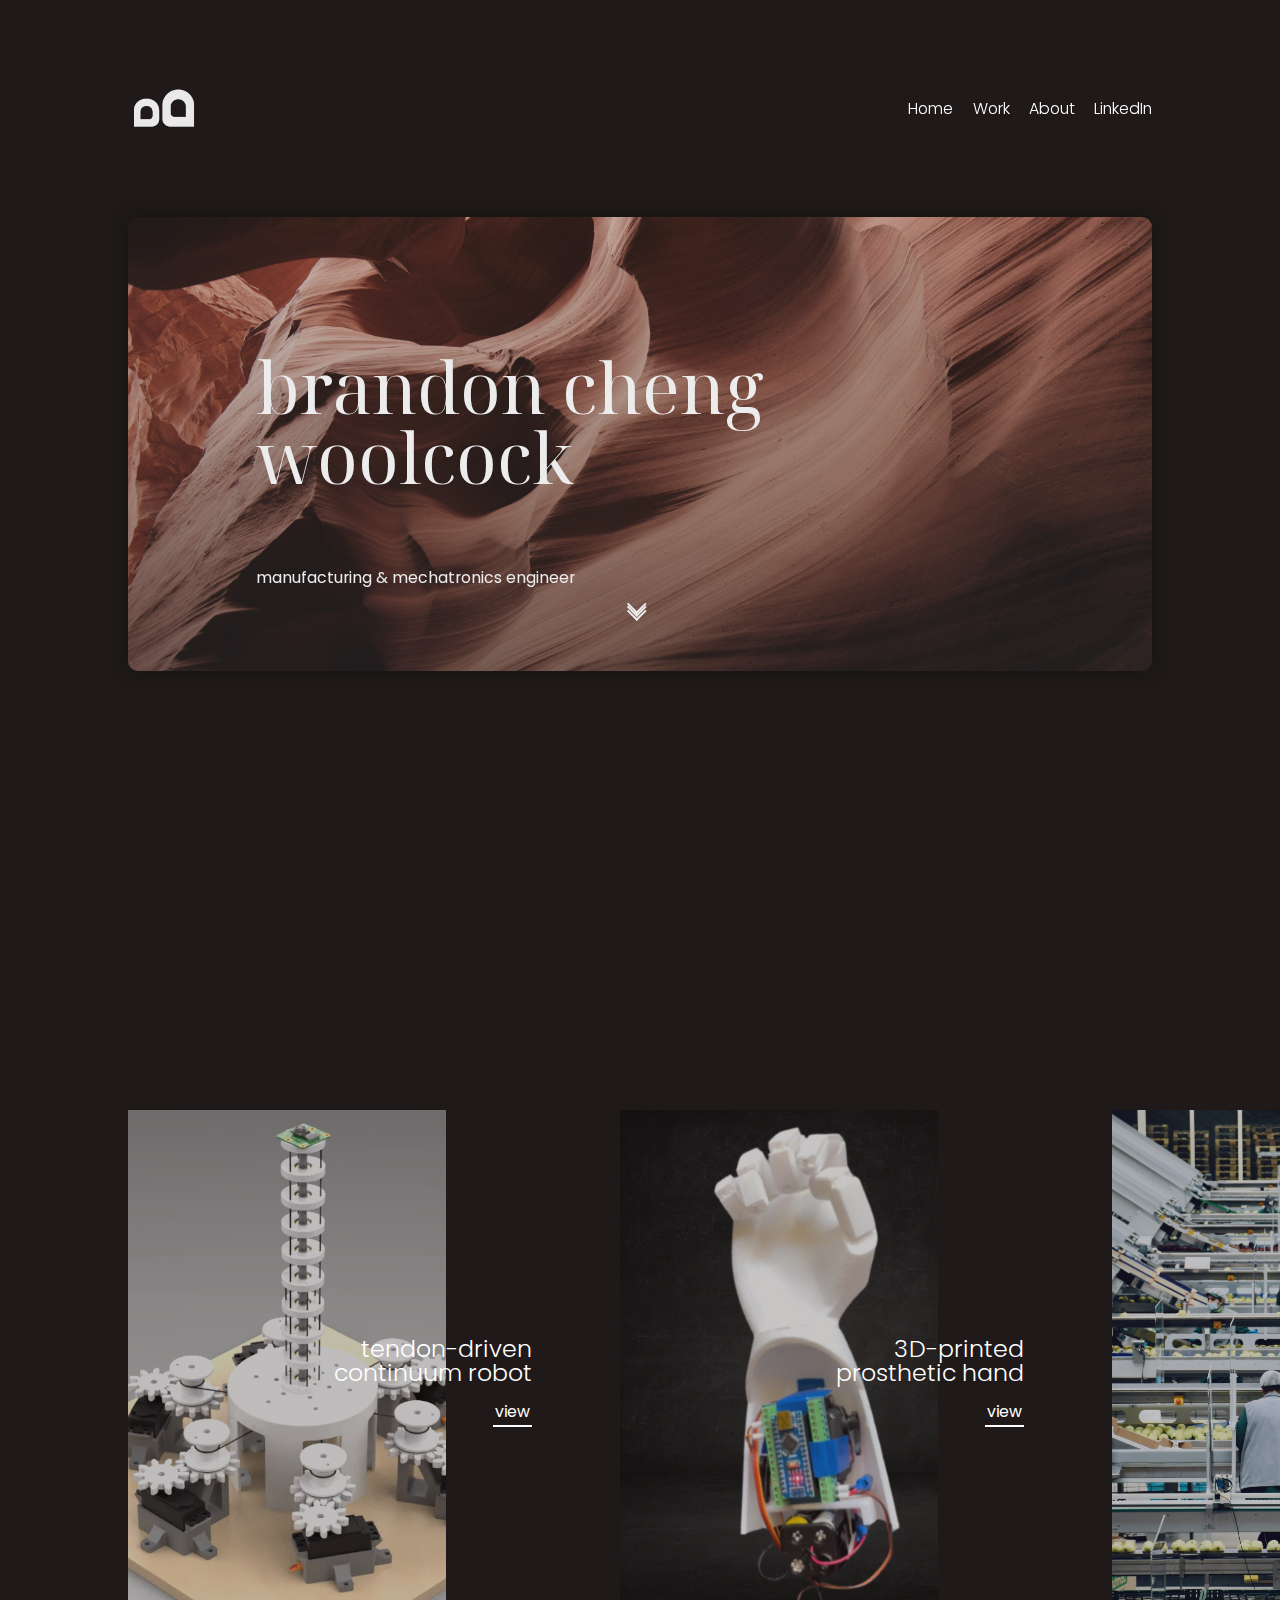
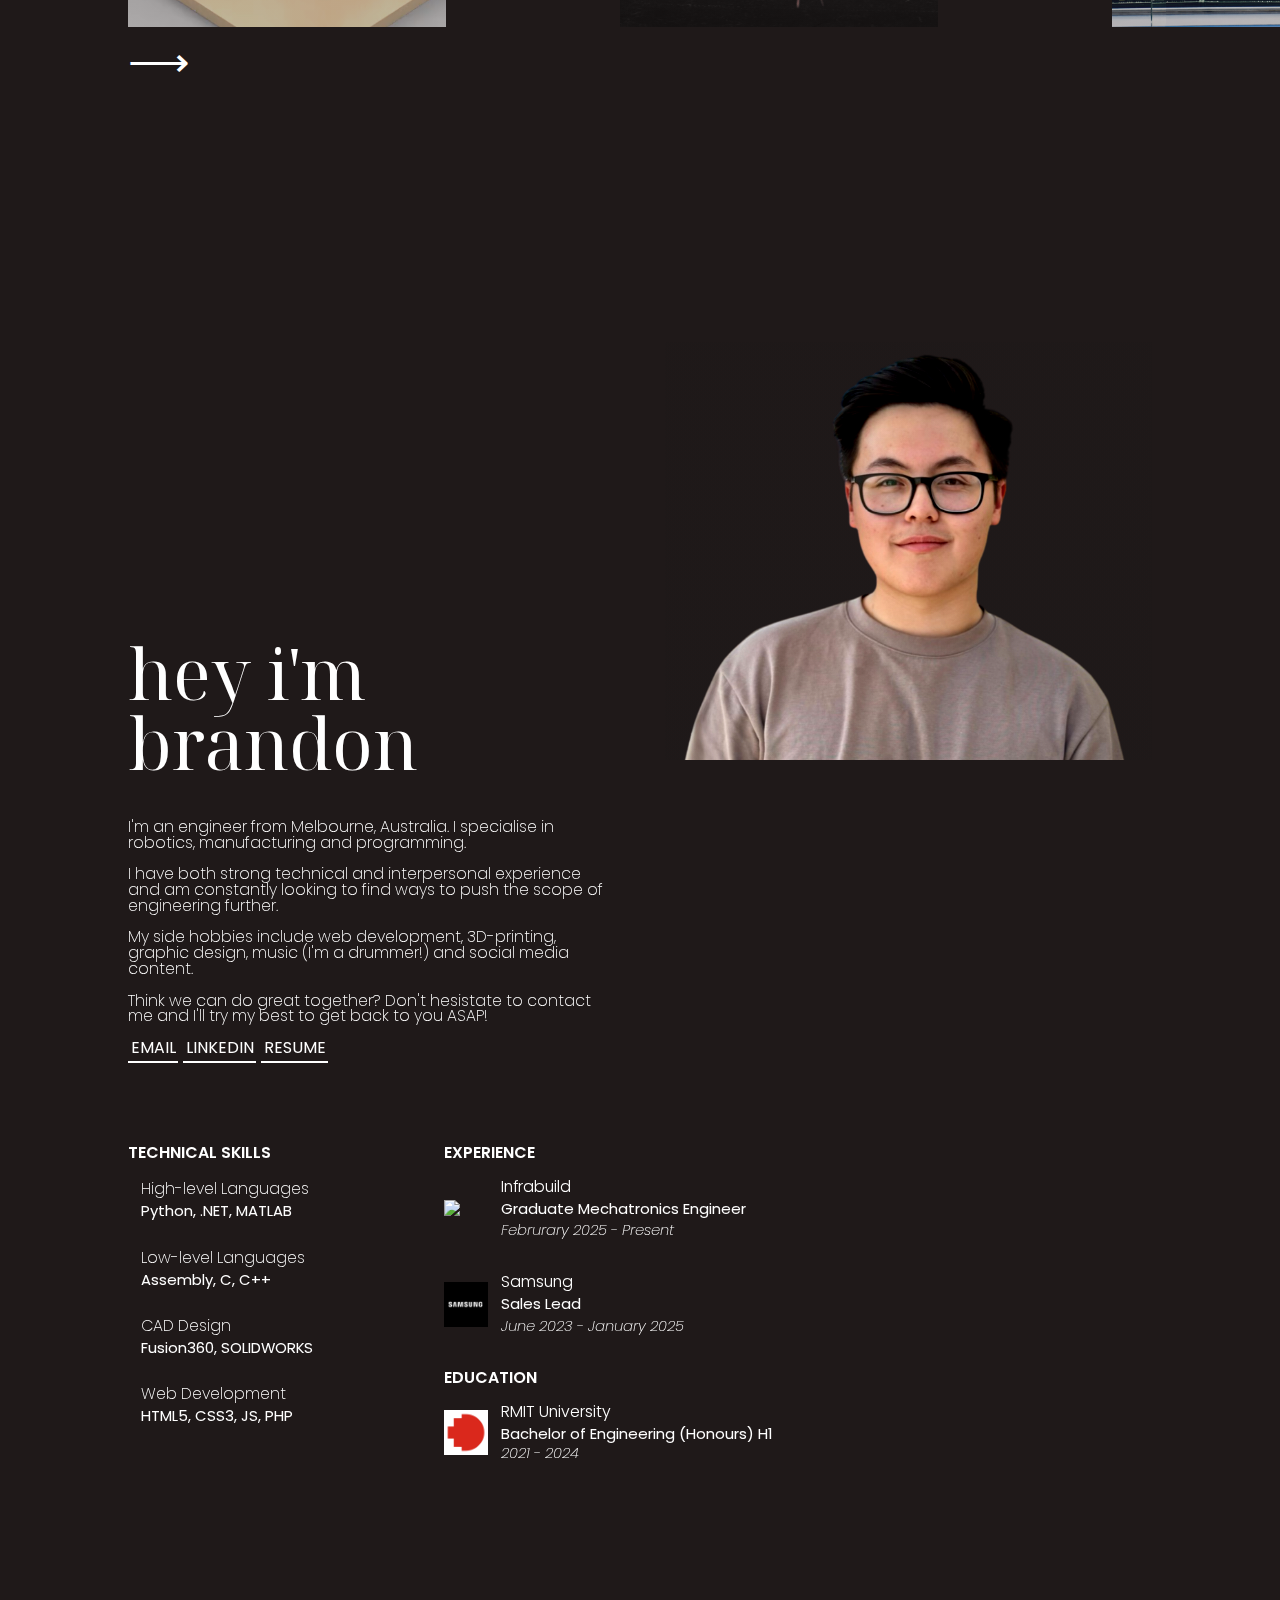
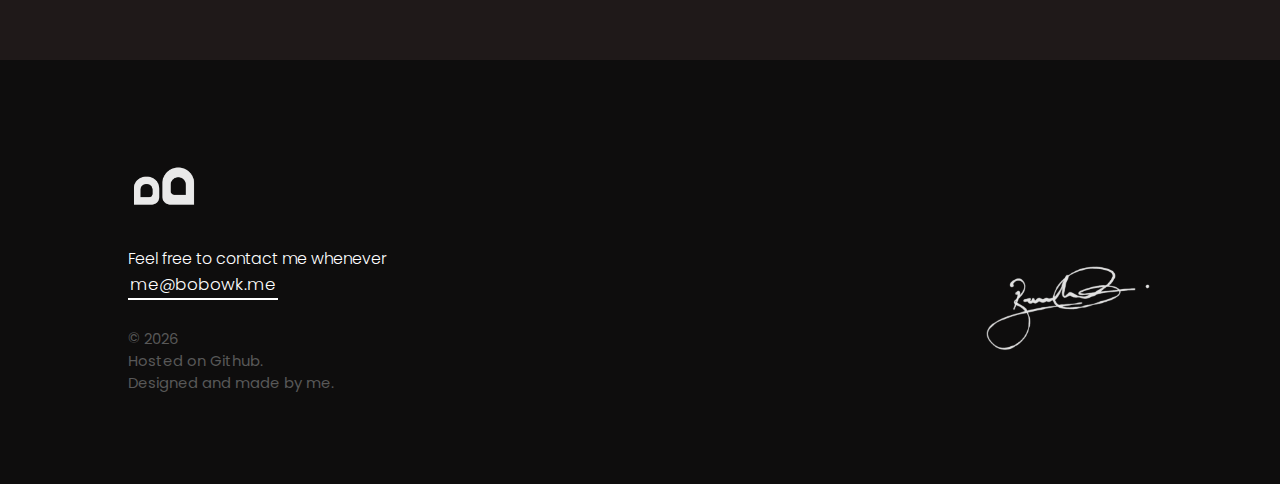
==== commit 5a2d27cf: "Add files via upload" ====
--- a/index.html
+++ b/index.html
@@ -88,25 +88,25 @@
                 <div class="card start noselect tdcr">
                     <div class="card-content">
                         <h2 class="noselect poppins-light">tendon-driven <br> continuum robot</h2>
-                        <a noselect href="javascript:alert('Coming soon... Watch this space!')">view</a>
+                        <a noselect target="_blank"  href="https://www.linkedin.com/posts/brandon-woolcock_robotics-engineering-capstoneproject-activity-7264964513844609024-RcgE">view</a>
                     </div>
                 </div>
                 <div class="card prosthetic">
                     <div class="card-content">
                         <h2 class="noselect poppins-light">3D-printed <br> prosthetic hand</h2>
-                        <a noselect href="https://www.linkedin.com/posts/brandon-woolcock_3d-printed-prosthetic-hand-proof-of-concept-activity-7055404508029341696-USkc" target="_blank">view</a>
+                        <a noselect target="_blank"  href="https://www.linkedin.com/posts/brandon-woolcock_3d-printed-prosthetic-hand-proof-of-concept-activity-7055404508029341696-USkc" target="_blank">view</a>
                     </div>
                 </div>
                 <div class="card gripper">
                     <div class="card-content">
                         <h2 class="noselect poppins-light">food-capable <br> robotic gripper</h2>
-                        <a noselect href="https://www.youtube.com/watch?v=5jEzqvH-kxo" target="_blank">view</a>
+                        <a noselect target="_blank"  href="https://www.youtube.com/watch?v=5jEzqvH-kxo" target="_blank">view</a>
                     </div>
                 </div>
                 <div class="card end ccc">
                     <div class="card-content">
                         <h2 class="noselect poppins-light">connect city <br> church</h2>
-                        <a noselect href="https://www.connectcity.church">view</a>
+                        <a noselect target="_blank" href="https://connectcity.church">view</a>
                     </div>
                 </div>
                 
@@ -119,7 +119,7 @@
             <div class="about-inner">
                 <div class="about-info rellax" data-rellax-speed="2">
                     <p class="title">hey i'm <br>brandon</p>
-                    <p class="content">I'm an engineer from Melbourne, Australia. I specialise in robotics, manufacturing and sales.</p>
+                    <p class="content">I'm an engineer from Melbourne, Australia. I specialise in robotics, manufacturing and programming.</p>
                     <p class="content">I have both strong technical and interpersonal experience and am constantly looking to find ways to push the scope of engineering further.</p>
                     <p class="content">My side hobbies include web development, 3D-printing, graphic design, music (I'm a drummer!) and social media content.</p>
                     <p class="content">Think we can do great together? Don't hesistate to contact me and I'll try my best to get back to you ASAP!</p>
@@ -173,6 +173,25 @@
                 </div>
                 <div class="education-experience rellax" data-rellax-speed="2">
                     <p class="skills-title" style="margin-bottom:18px;">Experience</p>
+                    <div class="job">
+                            
+                        <div class="skill">
+                            <div class="skill-icon">
+                                <img src="resources/infrabuild.png" class="small-img" style="">
+                            </div>
+                            <div class="skill-content">
+                                <p style="font-weight:300;margin-bottom:0;margin-top:0;">Infrabuild</p>
+                            </a>
+                                <p class="skill-small" style="margin-top:.8vh;margin-bottom:.8vh;">Graduate Mechatronics Engineer</p>
+                                <p class="skill-small" style="font-weight:200;margin-top:0px;margin-bottom:0;"><i>Februrary 2025 - Present</i></p>
+                            </div>
+                        </div>
+
+                <br>
+             
+
+                    </div>
+
                     <div class="job">
                             
                             <div class="skill">
@@ -183,7 +202,7 @@
                                     <p style="font-weight:300;margin-bottom:0;margin-top:0;">Samsung</p>
                                 </a>
                                     <p class="skill-small" style="margin-top:.8vh;margin-bottom:.8vh;">Sales Lead</p>
-                                    <p class="skill-small" style="font-weight:200;margin-top:0px;margin-bottom:0;"><i>June 2023 - Present</i></p>
+                                    <p class="skill-small" style="font-weight:200;margin-top:0px;margin-bottom:0;"><i>June 2023 - January 2025</i></p>
                                 </div>
                             </div>
 
@@ -202,7 +221,7 @@
                                     </div>
                                     <div class="skill-content">
                                         <p style="font-weight:300;margin-bottom:0;margin-top:0;">RMIT University</p>
-                                        <p class="skill-small" style="margin-top:.8vh;margin-bottom:4px;">Bachelor of Engineering</p>
+                                        <p class="skill-small" style="margin-top:.8vh;margin-bottom:4px;">Bachelor of Engineering (Honours) H1</p>
                                         <p class="skill-small" style="font-weight:200;margin-top:0px;margin-bottom:0;"><i>2021 - 2024</i></p>
                                     </div>
                                 </div>
--- a/css/style.css
+++ b/css/style.css
@@ -397,13 +397,13 @@
   font-weight:normal!important;
   font-size:5.5vw;
   margin-block-start: 0px!important;
-  margin-block-end: 50px!important;
+  margin-block-end: 40px!important;
 }
 .about-info{
   width:100%;
   margin-right:50px;
   font-weight:200;
-  line-height:1.1;
+  line-height:1;
 }
 .about-image{
   width:100%;
@@ -473,7 +473,7 @@
 .skills2-inner{
   display:flex;
   flex-direction:row;
-  margin-top:20px;
+  margin-top:0px;
 }
 .job {
   width: auto;
@@ -720,7 +720,7 @@
   font-weight:normal!important;
   font-size:4em;
   margin-block-start: 0px!important;
-  margin-block-end: 50px!important;
+  margin-block-end: 40px!important;
 }
 .about-info{
   text-align:left;  
